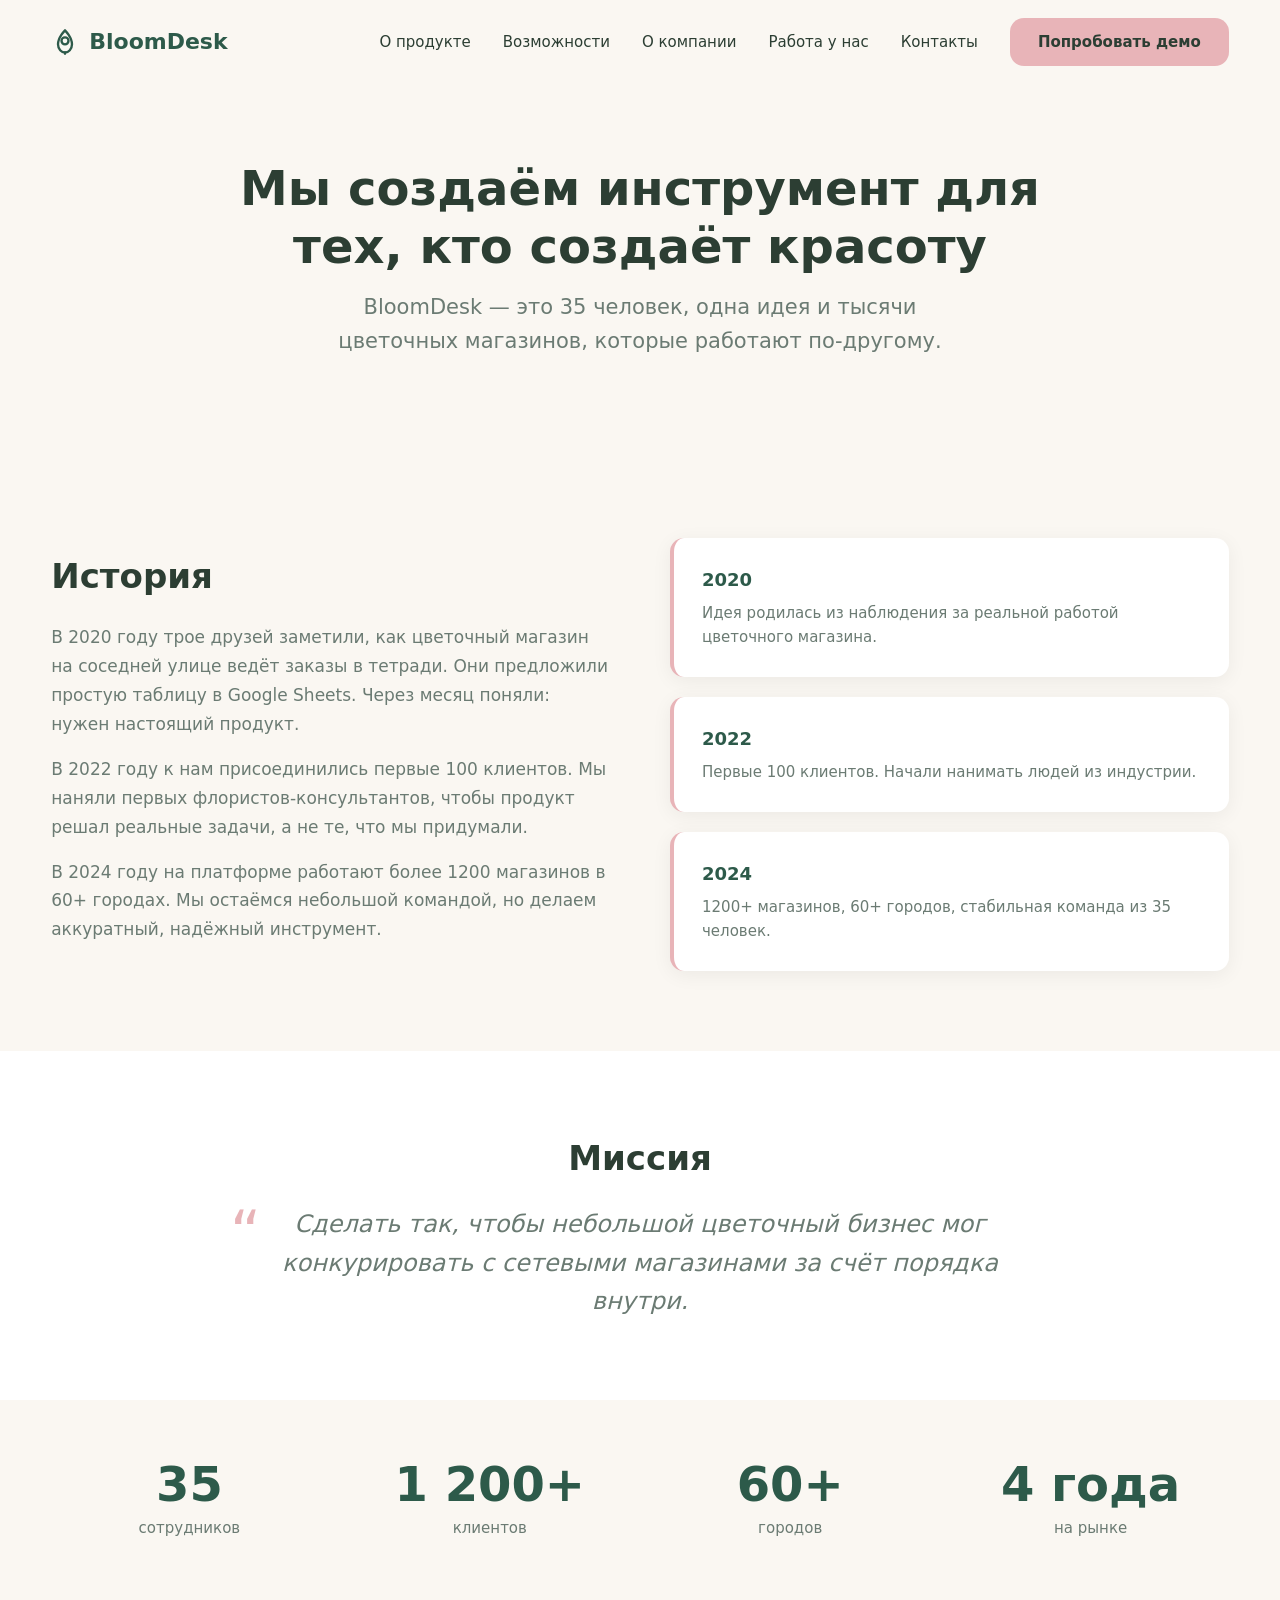
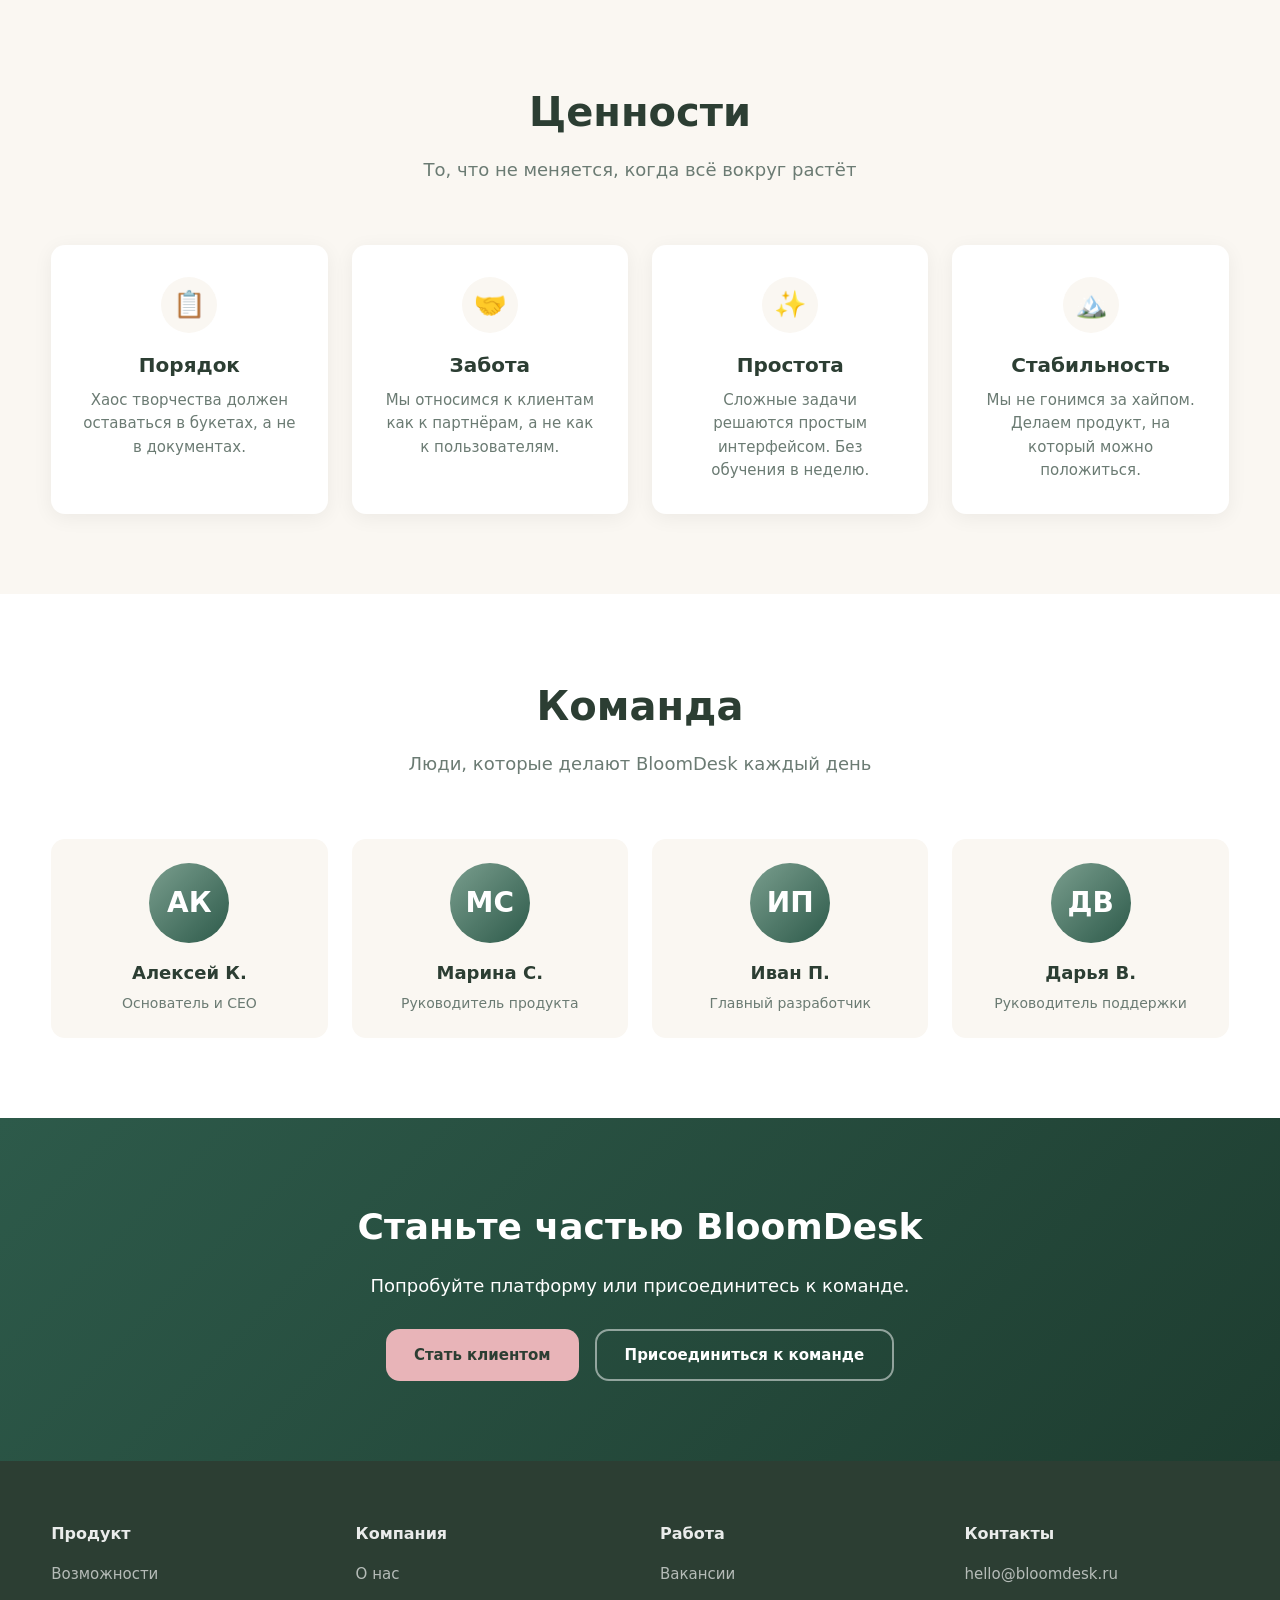
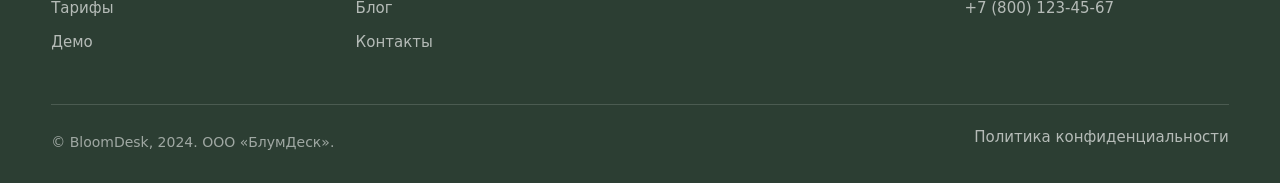
==== about.html @ be4dae55 "Add files via upload" ====
<!DOCTYPE html>
<html lang="ru">
<head>
<meta charset="UTF-8">
<meta name="viewport" content="width=device-width, initial-scale=1.0">
<meta name="description" content="О компании BloomDesk — история, миссия, ценности и команда. SaaS-платформа для цветочных магазинов с 2020 года.">
<meta property="og:title" content="О компании BloomDesk">
<meta property="og:description" content="Мы создаём инструмент для тех, кто создаёт красоту. 35 сотрудников, 1200+ клиентов, 60+ городов.">
<meta property="og:type" content="website">
<title>О компании — BloomDesk</title>
<style>
:root{
  --primary:#2D5A4A;
  --secondary:#7A9E8E;
  --accent:#E8B4B8;
  --bg:#FAF7F2;
  --surface:#FFFFFF;
  --text:#2C3E33;
  --text-secondary:#6B7B73;
  --radius:14px;
  --shadow:0 4px 20px rgba(0,0,0,0.06);
  --transition:0.3s ease;
}
*{box-sizing:border-box;margin:0;padding:0}
html{scroll-behavior:smooth}
body{font-family:system-ui,-apple-system,BlinkMacSystemFont,"Segoe UI",Roboto,sans-serif;background:var(--bg);color:var(--text);line-height:1.6;font-size:17px;overflow-x:hidden}
a{color:inherit;text-decoration:none}
button{font-family:inherit;cursor:pointer;border:none;background:none}

/* Preloader */
.preloader{position:fixed;inset:0;background:var(--bg);display:flex;align-items:center;justify-content:center;z-index:9999;transition:opacity .6s}
.preloader.hidden{opacity:0;pointer-events:none}
.preloader svg{width:64px;height:64px;animation:spin 2s linear infinite}
@keyframes spin{to{transform:rotate(360deg)}}

/* Header */
.header{position:fixed;top:0;left:0;right:0;z-index:1000;padding:18px 0;transition:background var(--transition),box-shadow var(--transition)}
.header.scrolled{background:var(--surface);box-shadow:var(--shadow)}
.container{width:92%;max-width:1200px;margin:0 auto}
.header .container{display:flex;align-items:center;justify-content:space-between}
.logo{display:flex;align-items:center;gap:10px;font-weight:700;font-size:22px;color:var(--primary)}
.logo svg{width:28px;height:28px;flex-shrink:0}
.nav{display:flex;gap:32px;align-items:center}
.nav a{font-size:15px;color:var(--text);transition:color var(--transition);position:relative}
.nav a:hover{color:var(--primary)}
.nav a::after{content:"";position:absolute;bottom:-4px;left:0;width:0;height:2px;background:var(--accent);transition:width var(--transition)}
.nav a:hover::after{width:100%}
.btn{display:inline-flex;align-items:center;justify-content:center;padding:12px 28px;border-radius:var(--radius);font-size:15px;font-weight:600;transition:transform .2s,box-shadow .2s}
.btn:hover{transform:translateY(-2px);box-shadow:0 8px 24px rgba(0,0,0,0.1)}
.btn-accent{background:var(--accent);color:var(--text)}
.btn-primary{background:var(--primary);color:#fff}
.btn-outline{border:2px solid var(--primary);color:var(--primary);background:transparent}
.burger{display:none;flex-direction:column;gap:5px;cursor:pointer}
.burger span{display:block;width:26px;height:2px;background:var(--text);transition:.3s}
.burger.active span:nth-child(1){transform:translateY(7px) rotate(45deg)}
.burger.active span:nth-child(2){opacity:0}
.burger.active span:nth-child(3){transform:translateY(-7px) rotate(-45deg)}
.mobile-nav{display:none;position:fixed;top:0;left:0;right:0;bottom:0;background:var(--surface);z-index:999;flex-direction:column;align-items:center;justify-content:center;gap:24px}
.mobile-nav.open{display:flex}
.mobile-nav a{font-size:20px;font-weight:500}
.mobile-nav .btn-accent{margin-top:12px}

/* Hero */
.hero{padding:160px 0 100px;position:relative;overflow:hidden;text-align:center}
.hero h1{font-size:clamp(32px,4.5vw,48px);font-weight:800;line-height:1.2;max-width:800px;margin:0 auto 16px}
.hero p{font-size:clamp(18px,2vw,21px);color:var(--text-secondary);max-width:640px;margin:0 auto}

/* History */
.history{padding:80px 0}
.history-grid{display:grid;grid-template-columns:1fr 1fr;gap:60px;align-items:center}
.history-text h2{font-size:clamp(26px,3vw,34px);font-weight:700;margin-bottom:20px}
.history-text p{color:var(--text-secondary);font-size:17px;margin-bottom:16px;line-height:1.7}
.history-visual{display:flex;flex-direction:column;gap:20px}
.history-card{background:var(--surface);border-radius:var(--radius);padding:28px;box-shadow:var(--shadow);border-left:4px solid var(--accent)}
.history-card h3{font-size:18px;font-weight:700;margin-bottom:6px;color:var(--primary)}
.history-card p{font-size:15px;color:var(--text-secondary)}

/* Mission */
.mission{padding:80px 0;background:var(--surface);text-align:center}
.mission h2{font-size:clamp(26px,3vw,34px);font-weight:700;margin-bottom:20px}
.mission blockquote{font-size:clamp(18px,2.5vw,24px);color:var(--text-secondary);max-width:800px;margin:0 auto;line-height:1.6;font-style:italic;position:relative;padding:0 20px}
.mission blockquote::before{content:"“";font-size:60px;color:var(--accent);position:absolute;top:-20px;left:-10px;font-style:normal}

/* Stats */
.stats{padding:60px 0}
.stats-grid{display:grid;grid-template-columns:repeat(4,1fr);gap:24px;text-align:center}
.stat-number{font-size:clamp(32px,4vw,48px);font-weight:800;color:var(--primary);line-height:1}
.stat-label{font-size:15px;color:var(--text-secondary);margin-top:8px}

/* Values */
.values{padding:80px 0}
.values-grid{display:grid;grid-template-columns:repeat(4,1fr);gap:24px}
.value{background:var(--surface);border-radius:var(--radius);padding:32px;text-align:center;box-shadow:var(--shadow);transition:transform var(--transition)}
.value:hover{transform:translateY(-6px)}
.value-icon{width:56px;height:56px;border-radius:50%;background:var(--bg);display:flex;align-items:center;justify-content:center;margin:0 auto 16px;font-size:26px}
.value h3{font-size:20px;font-weight:700;margin-bottom:8px}
.value p{font-size:15px;color:var(--text-secondary);line-height:1.55}

/* Team */
.team{padding:80px 0;background:var(--surface)}
.team-grid{display:grid;grid-template-columns:repeat(4,1fr);gap:24px}
.member{background:var(--bg);border-radius:var(--radius);padding:24px;text-align:center;transition:transform var(--transition)}
.member:hover{transform:translateY(-4px)}
.member-avatar{width:80px;height:80px;border-radius:50%;background:linear-gradient(135deg,var(--secondary),var(--primary));margin:0 auto 16px;display:flex;align-items:center;justify-content:center;color:#fff;font-size:28px;font-weight:700}
.member h4{font-size:18px;font-weight:700;margin-bottom:4px}
.member p{font-size:14px;color:var(--text-secondary)}

/* CTA */
.cta{padding:80px 0;text-align:center;background:linear-gradient(135deg,var(--primary) 0%,#1e3d30 100%);color:#fff}
.cta h2{font-size:clamp(26px,3vw,36px);font-weight:700;margin-bottom:16px}
.cta p{font-size:18px;opacity:.9;max-width:600px;margin:0 auto 28px}
.cta-buttons{display:flex;gap:16px;justify-content:center;flex-wrap:wrap}

/* Footer */
.footer{background:var(--text);color:#fff;padding:60px 0 24px}
.footer-grid{display:grid;grid-template-columns:repeat(4,1fr);gap:40px;margin-bottom:40px}
.footer h4{font-size:16px;font-weight:700;margin-bottom:16px;opacity:.9}
.footer a{display:block;font-size:15px;color:rgba(255,255,255,.65);margin-bottom:10px;transition:color var(--transition)}
.footer a:hover{color:#fff}
.footer-bottom{border-top:1px solid rgba(255,255,255,.15);padding-top:20px;display:flex;justify-content:space-between;align-items:center;flex-wrap:wrap;gap:12px;font-size:14px;color:rgba(255,255,255,.55)}

/* Reveal */
.reveal{opacity:0;transform:translateY(30px);transition:opacity .7s ease,transform .7s ease}
.reveal.visible{opacity:1;transform:translateY(0)}

/* Responsive */
@media (max-width:1024px){
  .history-grid{grid-template-columns:1fr}
  .values-grid{grid-template-columns:repeat(2,1fr)}
  .team-grid{grid-template-columns:repeat(2,1fr)}
}
@media (max-width:768px){
  .nav{display:none}
  .burger{display:flex}
  .hero{padding:130px 0 70px}
  .stats-grid{grid-template-columns:repeat(2,1fr);gap:32px 16px}
  .values-grid{grid-template-columns:1fr}
  .team-grid{grid-template-columns:1fr}
  .footer-grid{grid-template-columns:repeat(2,1fr)}
  .cta-buttons{flex-direction:column;align-items:center}
  .cta-buttons .btn{width:100%;max-width:320px;justify-content:center}
}
@media (max-width:480px){
  .footer-grid{grid-template-columns:1fr}
  .footer-bottom{flex-direction:column;text-align:center}
}
</style>
</head>
<body>

<div class="preloader" id="preloader">
  <svg viewBox="0 0 64 64" fill="none" xmlns="http://www.w3.org/2000/svg">
    <path d="M32 4C32 4 20 16 20 28C20 36 25 42 32 42C39 42 44 36 44 28C44 16 32 4 32 4Z" stroke="#2D5A4A" stroke-width="3" stroke-linecap="round" stroke-linejoin="round"/>
    <path d="M32 42V60" stroke="#7A9E8E" stroke-width="3" stroke-linecap="round"/>
    <path d="M24 52C24 52 28 56 32 56C36 56 40 52 40 52" stroke="#E8B4B8" stroke-width="3" stroke-linecap="round"/>
    <circle cx="32" cy="24" r="4" fill="#E8B4B8"/>
  </svg>
</div>

<header class="header" id="header">
  <div class="container">
    <a href="index.html" class="logo">
      <svg viewBox="0 0 24 24" fill="none" stroke="currentColor" stroke-width="2" stroke-linecap="round" stroke-linejoin="round">
        <path d="M12 2C12 2 6 8 6 14C6 18 9 21 12 21C15 21 18 18 18 14C18 8 12 2 12 2Z"/>
        <path d="M12 21V22"/>
        <path d="M12 14C13.6569 14 15 12.6569 15 11C15 9.34315 13.6569 8 12 8C10.3431 8 9 9.34315 9 11C9 12.6569 10.3431 14 12 14Z"/>
      </svg>
      BloomDesk
    </a>
    <nav class="nav">
      <a href="index.html#features">О продукте</a>
      <a href="index.html#features">Возможности</a>
      <a href="about.html">О компании</a>
      <a href="careers.html">Работа у нас</a>
      <a href="index.html#footer">Контакты</a>
      <a href="index.html#cta" class="btn btn-accent">Попробовать демо</a>
    </nav>
    <div class="burger" id="burger" onclick="toggleMenu()"><span></span><span></span><span></span></div>
  </div>
</header>

<div class="mobile-nav" id="mobileNav">
  <a href="index.html#features" onclick="toggleMenu()">О продукте</a>
  <a href="index.html#features" onclick="toggleMenu()">Возможности</a>
  <a href="about.html" onclick="toggleMenu()">О компании</a>
  <a href="careers.html" onclick="toggleMenu()">Работа у нас</a>
  <a href="index.html#footer" onclick="toggleMenu()">Контакты</a>
  <a href="index.html#cta" class="btn btn-accent" onclick="toggleMenu()">Попробовать демо</a>
</div>

<section class="hero">
  <div class="container">
    <h1 class="reveal">Мы создаём инструмент для тех, кто создаёт красоту</h1>
    <p class="reveal">BloomDesk — это 35 человек, одна идея и тысячи цветочных магазинов, которые работают по-другому.</p>
  </div>
</section>

<section class="history">
  <div class="container">
    <div class="history-grid">
      <div class="history-text reveal">
        <h2>История</h2>
        <p>В 2020 году трое друзей заметили, как цветочный магазин на соседней улице ведёт заказы в тетради. Они предложили простую таблицу в Google Sheets. Через месяц поняли: нужен настоящий продукт.</p>
        <p>В 2022 году к нам присоединились первые 100 клиентов. Мы наняли первых флористов-консультантов, чтобы продукт решал реальные задачи, а не те, что мы придумали.</p>
        <p>В 2024 году на платформе работают более 1200 магазинов в 60+ городах. Мы остаёмся небольшой командой, но делаем аккуратный, надёжный инструмент.</p>
      </div>
      <div class="history-visual">
        <div class="history-card reveal">
          <h3>2020</h3>
          <p>Идея родилась из наблюдения за реальной работой цветочного магазина.</p>
        </div>
        <div class="history-card reveal">
          <h3>2022</h3>
          <p>Первые 100 клиентов. Начали нанимать людей из индустрии.</p>
        </div>
        <div class="history-card reveal">
          <h3>2024</h3>
          <p>1200+ магазинов, 60+ городов, стабильная команда из 35 человек.</p>
        </div>
      </div>
    </div>
  </div>
</section>

<section class="mission">
  <div class="container">
    <h2 class="reveal">Миссия</h2>
    <blockquote class="reveal">Сделать так, чтобы небольшой цветочный бизнес мог конкурировать с сетевыми магазинами за счёт порядка внутри.</blockquote>
  </div>
</section>

<section class="stats">
  <div class="container">
    <div class="stats-grid">
      <div class="reveal"><div class="stat-number">35</div><div class="stat-label">сотрудников</div></div>
      <div class="reveal"><div class="stat-number">1 200+</div><div class="stat-label">клиентов</div></div>
      <div class="reveal"><div class="stat-number">60+</div><div class="stat-label">городов</div></div>
      <div class="reveal"><div class="stat-number">4 года</div><div class="stat-label">на рынке</div></div>
    </div>
  </div>
</section>

<section class="values">
  <div class="container">
    <div style="text-align:center;max-width:700px;margin:0 auto 60px" class="reveal">
      <h2 style="font-size:clamp(28px,3.5vw,40px);font-weight:700;margin-bottom:12px">Ценности</h2>
      <p style="color:var(--text-secondary);font-size:18px">То, что не меняется, когда всё вокруг растёт</p>
    </div>
    <div class="values-grid">
      <div class="value reveal">
        <div class="value-icon">📋</div>
        <h3>Порядок</h3>
        <p>Хаос творчества должен оставаться в букетах, а не в документах.</p>
      </div>
      <div class="value reveal">
        <div class="value-icon">🤝</div>
        <h3>Забота</h3>
        <p>Мы относимся к клиентам как к партнёрам, а не как к пользователям.</p>
      </div>
      <div class="value reveal">
        <div class="value-icon">✨</div>
        <h3>Простота</h3>
        <p>Сложные задачи решаются простым интерфейсом. Без обучения в неделю.</p>
      </div>
      <div class="value reveal">
        <div class="value-icon">🏔️</div>
        <h3>Стабильность</h3>
        <p>Мы не гонимся за хайпом. Делаем продукт, на который можно положиться.</p>
      </div>
    </div>
  </div>
</section>

<section class="team">
  <div class="container">
    <div style="text-align:center;max-width:700px;margin:0 auto 60px" class="reveal">
      <h2 style="font-size:clamp(28px,3.5vw,40px);font-weight:700;margin-bottom:12px">Команда</h2>
      <p style="color:var(--text-secondary);font-size:18px">Люди, которые делают BloomDesk каждый день</p>
    </div>
    <div class="team-grid">
      <div class="member reveal">
        <div class="member-avatar">АК</div>
        <h4>Алексей К.</h4>
        <p>Основатель и CEO</p>
      </div>
      <div class="member reveal">
        <div class="member-avatar">МС</div>
        <h4>Марина С.</h4>
        <p>Руководитель продукта</p>
      </div>
      <div class="member reveal">
        <div class="member-avatar">ИП</div>
        <h4>Иван П.</h4>
        <p>Главный разработчик</p>
      </div>
      <div class="member reveal">
        <div class="member-avatar">ДВ</div>
        <h4>Дарья В.</h4>
        <p>Руководитель поддержки</p>
      </div>
    </div>
  </div>
</section>

<section class="cta">
  <div class="container">
    <h2 class="reveal">Станьте частью BloomDesk</h2>
    <p class="reveal">Попробуйте платформу или присоединитесь к команде.</p>
    <div class="cta-buttons reveal">
      <a href="index.html#cta" class="btn btn-accent">Стать клиентом</a>
      <a href="careers.html" class="btn btn-outline" style="color:#fff;border-color:rgba(255,255,255,.5)">Присоединиться к команде</a>
    </div>
  </div>
</section>

<footer class="footer" id="footer">
  <div class="container">
    <div class="footer-grid">
      <div><h4>Продукт</h4><a href="index.html#features">Возможности</a><a href="#">Тарифы</a><a href="index.html#cta">Демо</a></div>
      <div><h4>Компания</h4><a href="about.html">О нас</a><a href="#">Блог</a><a href="#footer">Контакты</a></div>
      <div><h4>Работа</h4><a href="careers.html">Вакансии</a></div>
      <div><h4>Контакты</h4><a href="mailto:hello@bloomdesk.ru">hello@bloomdesk.ru</a><a href="tel:+78001234567">+7 (800) 123-45-67</a></div>
    </div>
    <div class="footer-bottom">
      <span>© BloomDesk, 2024. ООО «БлумДеск».</span>
      <a href="#">Политика конфиденциальности</a>
    </div>
  </div>
</footer>

<script>
window.addEventListener('load',()=>{setTimeout(()=>document.getElementById('preloader').classList.add('hidden'),600)});
const header=document.getElementById('header');
window.addEventListener('scroll',()=>{if(window.scrollY>40)header.classList.add('scrolled');else header.classList.remove('scrolled');});
function toggleMenu(){document.getElementById('burger').classList.toggle('active');document.getElementById('mobileNav').classList.toggle('open');document.body.style.overflow=document.getElementById('mobileNav').classList.contains('open')?'hidden':'';}
const observer=new IntersectionObserver((entries)=>{entries.forEach(e=>{if(e.isIntersecting){e.target.classList.add('visible');observer.unobserve(e.target);}});},{threshold:0.1});
document.querySelectorAll('.reveal').forEach(el=>observer.observe(el));
</script>
</body>
</html>
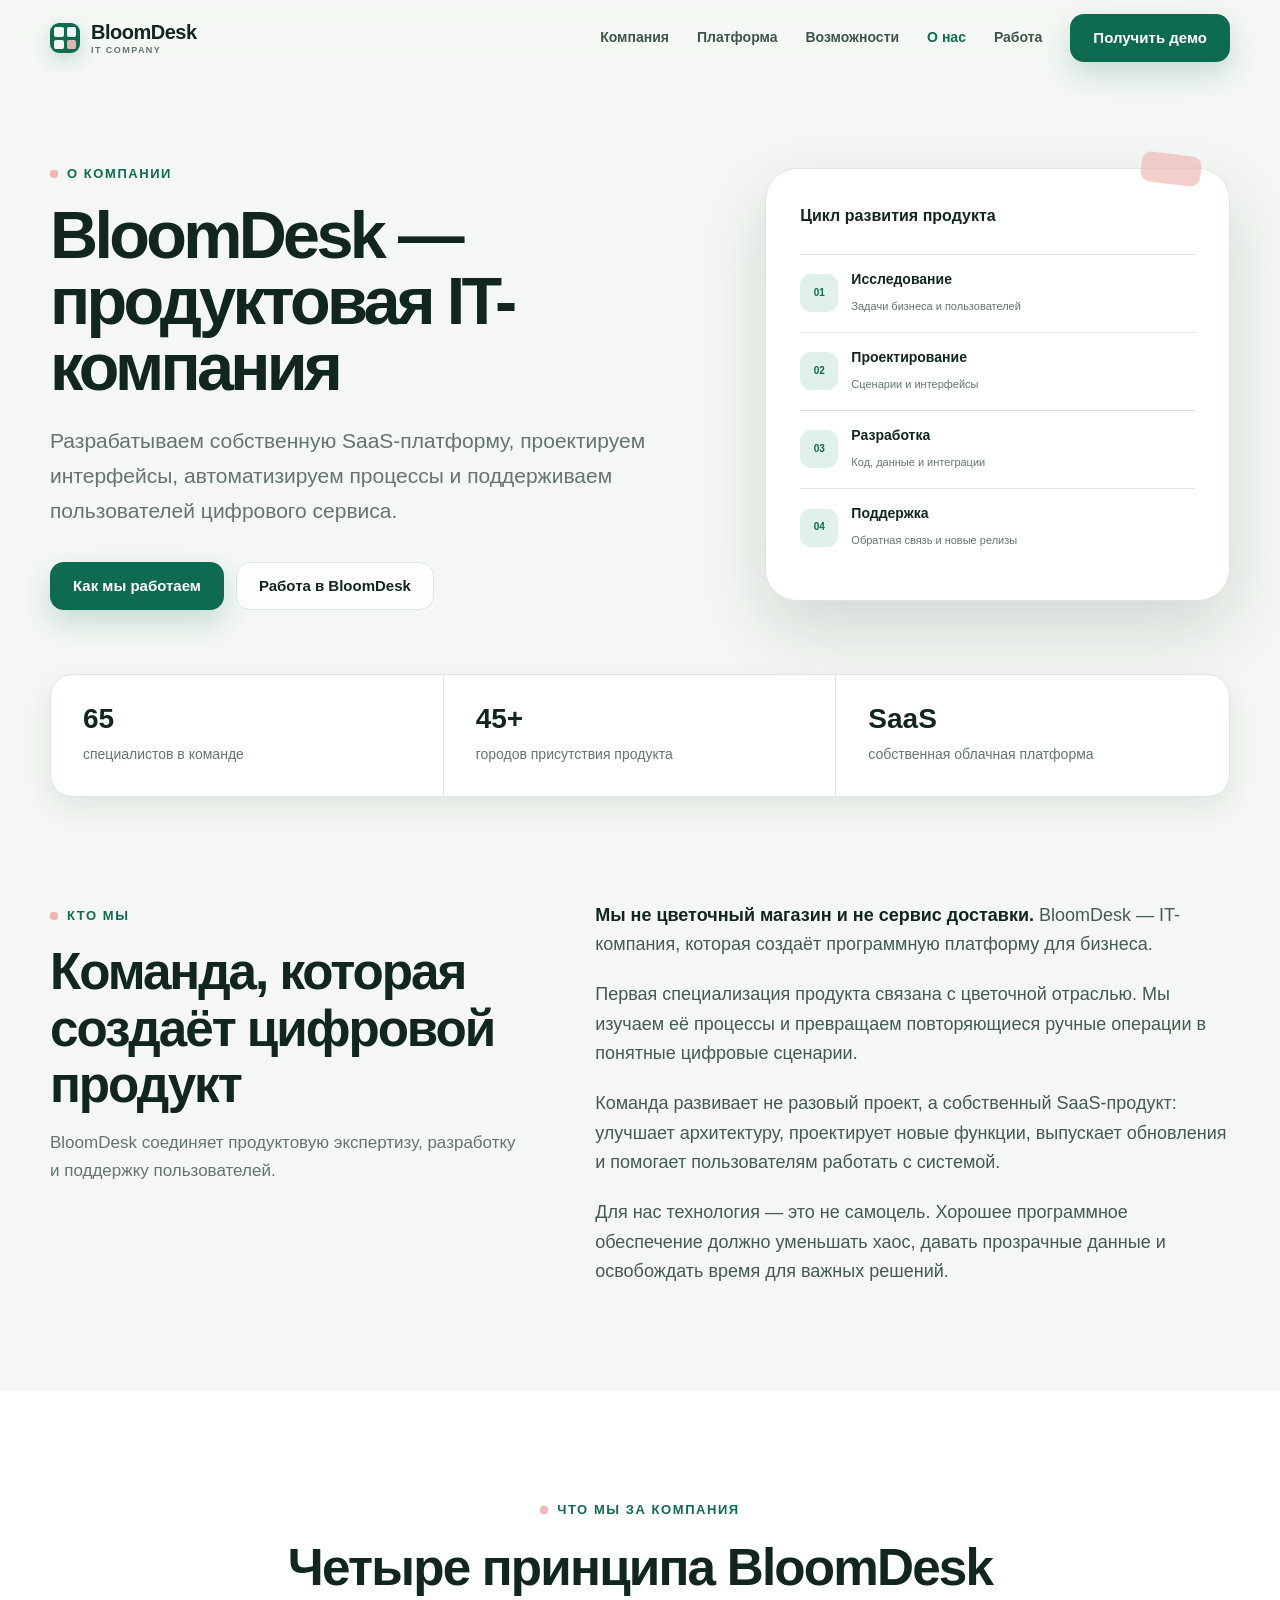
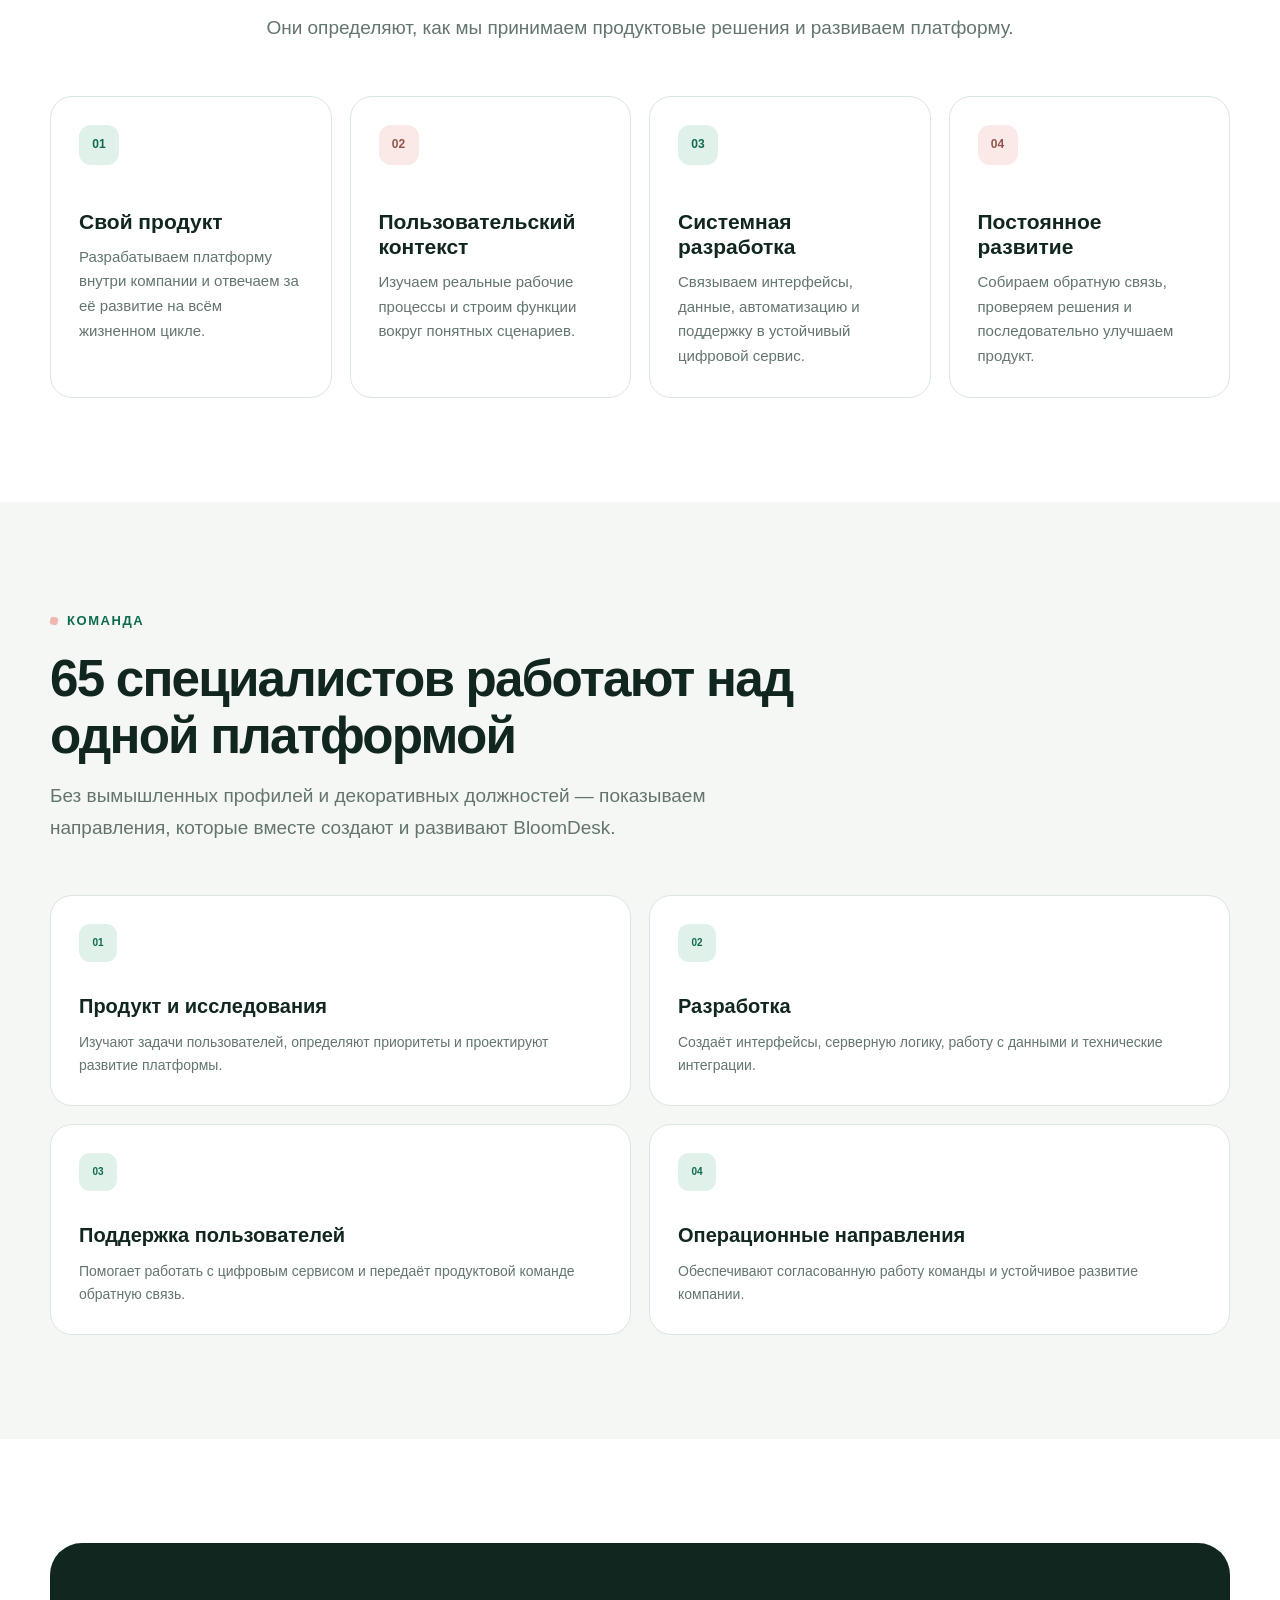
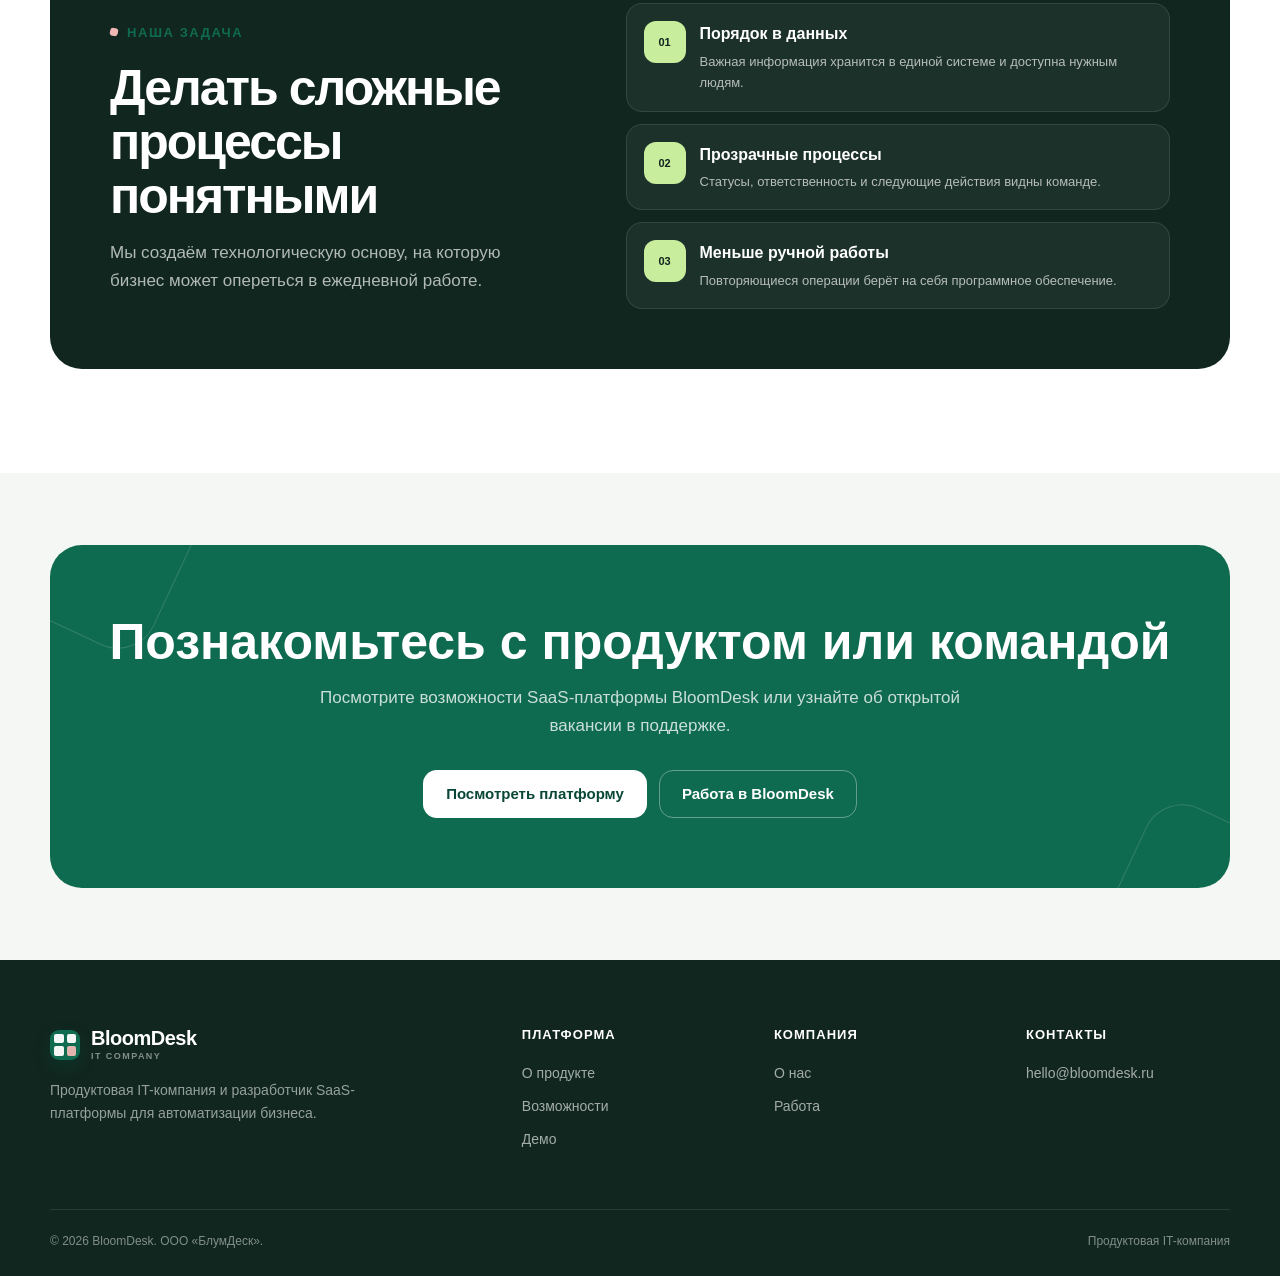
==== commit f58fafe7: "Redesign BloomDesk as a product IT company" ====
--- a/about.html
+++ b/about.html
@@ -1,340 +1,182 @@
 <!DOCTYPE html>
 <html lang="ru">
 <head>
-<meta charset="UTF-8">
-<meta name="viewport" content="width=device-width, initial-scale=1.0">
-<meta name="description" content="О компании BloomDesk — история, миссия, ценности и команда. SaaS-платформа для цветочных магазинов с 2020 года.">
-<meta property="og:title" content="О компании BloomDesk">
-<meta property="og:description" content="Мы создаём инструмент для тех, кто создаёт красоту. 35 сотрудников, 1200+ клиентов, 60+ городов.">
-<meta property="og:type" content="website">
-<title>О компании — BloomDesk</title>
-<style>
-:root{
-  --primary:#2D5A4A;
-  --secondary:#7A9E8E;
-  --accent:#E8B4B8;
-  --bg:#FAF7F2;
-  --surface:#FFFFFF;
-  --text:#2C3E33;
-  --text-secondary:#6B7B73;
-  --radius:14px;
-  --shadow:0 4px 20px rgba(0,0,0,0.06);
-  --transition:0.3s ease;
-}
-*{box-sizing:border-box;margin:0;padding:0}
-html{scroll-behavior:smooth}
-body{font-family:system-ui,-apple-system,BlinkMacSystemFont,"Segoe UI",Roboto,sans-serif;background:var(--bg);color:var(--text);line-height:1.6;font-size:17px;overflow-x:hidden}
-a{color:inherit;text-decoration:none}
-button{font-family:inherit;cursor:pointer;border:none;background:none}
-
-/* Preloader */
-.preloader{position:fixed;inset:0;background:var(--bg);display:flex;align-items:center;justify-content:center;z-index:9999;transition:opacity .6s}
-.preloader.hidden{opacity:0;pointer-events:none}
-.preloader svg{width:64px;height:64px;animation:spin 2s linear infinite}
-@keyframes spin{to{transform:rotate(360deg)}}
-
-/* Header */
-.header{position:fixed;top:0;left:0;right:0;z-index:1000;padding:18px 0;transition:background var(--transition),box-shadow var(--transition)}
-.header.scrolled{background:var(--surface);box-shadow:var(--shadow)}
-.container{width:92%;max-width:1200px;margin:0 auto}
-.header .container{display:flex;align-items:center;justify-content:space-between}
-.logo{display:flex;align-items:center;gap:10px;font-weight:700;font-size:22px;color:var(--primary)}
-.logo svg{width:28px;height:28px;flex-shrink:0}
-.nav{display:flex;gap:32px;align-items:center}
-.nav a{font-size:15px;color:var(--text);transition:color var(--transition);position:relative}
-.nav a:hover{color:var(--primary)}
-.nav a::after{content:"";position:absolute;bottom:-4px;left:0;width:0;height:2px;background:var(--accent);transition:width var(--transition)}
-.nav a:hover::after{width:100%}
-.btn{display:inline-flex;align-items:center;justify-content:center;padding:12px 28px;border-radius:var(--radius);font-size:15px;font-weight:600;transition:transform .2s,box-shadow .2s}
-.btn:hover{transform:translateY(-2px);box-shadow:0 8px 24px rgba(0,0,0,0.1)}
-.btn-accent{background:var(--accent);color:var(--text)}
-.btn-primary{background:var(--primary);color:#fff}
-.btn-outline{border:2px solid var(--primary);color:var(--primary);background:transparent}
-.burger{display:none;flex-direction:column;gap:5px;cursor:pointer}
-.burger span{display:block;width:26px;height:2px;background:var(--text);transition:.3s}
-.burger.active span:nth-child(1){transform:translateY(7px) rotate(45deg)}
-.burger.active span:nth-child(2){opacity:0}
-.burger.active span:nth-child(3){transform:translateY(-7px) rotate(-45deg)}
-.mobile-nav{display:none;position:fixed;top:0;left:0;right:0;bottom:0;background:var(--surface);z-index:999;flex-direction:column;align-items:center;justify-content:center;gap:24px}
-.mobile-nav.open{display:flex}
-.mobile-nav a{font-size:20px;font-weight:500}
-.mobile-nav .btn-accent{margin-top:12px}
-
-/* Hero */
-.hero{padding:160px 0 100px;position:relative;overflow:hidden;text-align:center}
-.hero h1{font-size:clamp(32px,4.5vw,48px);font-weight:800;line-height:1.2;max-width:800px;margin:0 auto 16px}
-.hero p{font-size:clamp(18px,2vw,21px);color:var(--text-secondary);max-width:640px;margin:0 auto}
-
-/* History */
-.history{padding:80px 0}
-.history-grid{display:grid;grid-template-columns:1fr 1fr;gap:60px;align-items:center}
-.history-text h2{font-size:clamp(26px,3vw,34px);font-weight:700;margin-bottom:20px}
-.history-text p{color:var(--text-secondary);font-size:17px;margin-bottom:16px;line-height:1.7}
-.history-visual{display:flex;flex-direction:column;gap:20px}
-.history-card{background:var(--surface);border-radius:var(--radius);padding:28px;box-shadow:var(--shadow);border-left:4px solid var(--accent)}
-.history-card h3{font-size:18px;font-weight:700;margin-bottom:6px;color:var(--primary)}
-.history-card p{font-size:15px;color:var(--text-secondary)}
-
-/* Mission */
-.mission{padding:80px 0;background:var(--surface);text-align:center}
-.mission h2{font-size:clamp(26px,3vw,34px);font-weight:700;margin-bottom:20px}
-.mission blockquote{font-size:clamp(18px,2.5vw,24px);color:var(--text-secondary);max-width:800px;margin:0 auto;line-height:1.6;font-style:italic;position:relative;padding:0 20px}
-.mission blockquote::before{content:"“";font-size:60px;color:var(--accent);position:absolute;top:-20px;left:-10px;font-style:normal}
-
-/* Stats */
-.stats{padding:60px 0}
-.stats-grid{display:grid;grid-template-columns:repeat(4,1fr);gap:24px;text-align:center}
-.stat-number{font-size:clamp(32px,4vw,48px);font-weight:800;color:var(--primary);line-height:1}
-.stat-label{font-size:15px;color:var(--text-secondary);margin-top:8px}
-
-/* Values */
-.values{padding:80px 0}
-.values-grid{display:grid;grid-template-columns:repeat(4,1fr);gap:24px}
-.value{background:var(--surface);border-radius:var(--radius);padding:32px;text-align:center;box-shadow:var(--shadow);transition:transform var(--transition)}
-.value:hover{transform:translateY(-6px)}
-.value-icon{width:56px;height:56px;border-radius:50%;background:var(--bg);display:flex;align-items:center;justify-content:center;margin:0 auto 16px;font-size:26px}
-.value h3{font-size:20px;font-weight:700;margin-bottom:8px}
-.value p{font-size:15px;color:var(--text-secondary);line-height:1.55}
-
-/* Team */
-.team{padding:80px 0;background:var(--surface)}
-.team-grid{display:grid;grid-template-columns:repeat(4,1fr);gap:24px}
-.member{background:var(--bg);border-radius:var(--radius);padding:24px;text-align:center;transition:transform var(--transition)}
-.member:hover{transform:translateY(-4px)}
-.member-avatar{width:80px;height:80px;border-radius:50%;background:linear-gradient(135deg,var(--secondary),var(--primary));margin:0 auto 16px;display:flex;align-items:center;justify-content:center;color:#fff;font-size:28px;font-weight:700}
-.member h4{font-size:18px;font-weight:700;margin-bottom:4px}
-.member p{font-size:14px;color:var(--text-secondary)}
-
-/* CTA */
-.cta{padding:80px 0;text-align:center;background:linear-gradient(135deg,var(--primary) 0%,#1e3d30 100%);color:#fff}
-.cta h2{font-size:clamp(26px,3vw,36px);font-weight:700;margin-bottom:16px}
-.cta p{font-size:18px;opacity:.9;max-width:600px;margin:0 auto 28px}
-.cta-buttons{display:flex;gap:16px;justify-content:center;flex-wrap:wrap}
-
-/* Footer */
-.footer{background:var(--text);color:#fff;padding:60px 0 24px}
-.footer-grid{display:grid;grid-template-columns:repeat(4,1fr);gap:40px;margin-bottom:40px}
-.footer h4{font-size:16px;font-weight:700;margin-bottom:16px;opacity:.9}
-.footer a{display:block;font-size:15px;color:rgba(255,255,255,.65);margin-bottom:10px;transition:color var(--transition)}
-.footer a:hover{color:#fff}
-.footer-bottom{border-top:1px solid rgba(255,255,255,.15);padding-top:20px;display:flex;justify-content:space-between;align-items:center;flex-wrap:wrap;gap:12px;font-size:14px;color:rgba(255,255,255,.55)}
-
-/* Reveal */
-.reveal{opacity:0;transform:translateY(30px);transition:opacity .7s ease,transform .7s ease}
-.reveal.visible{opacity:1;transform:translateY(0)}
-
-/* Responsive */
-@media (max-width:1024px){
-  .history-grid{grid-template-columns:1fr}
-  .values-grid{grid-template-columns:repeat(2,1fr)}
-  .team-grid{grid-template-columns:repeat(2,1fr)}
-}
-@media (max-width:768px){
-  .nav{display:none}
-  .burger{display:flex}
-  .hero{padding:130px 0 70px}
-  .stats-grid{grid-template-columns:repeat(2,1fr);gap:32px 16px}
-  .values-grid{grid-template-columns:1fr}
-  .team-grid{grid-template-columns:1fr}
-  .footer-grid{grid-template-columns:repeat(2,1fr)}
-  .cta-buttons{flex-direction:column;align-items:center}
-  .cta-buttons .btn{width:100%;max-width:320px;justify-content:center}
-}
-@media (max-width:480px){
-  .footer-grid{grid-template-columns:1fr}
-  .footer-bottom{flex-direction:column;text-align:center}
-}
-</style>
+  <meta charset="UTF-8">
+  <meta name="viewport" content="width=device-width, initial-scale=1.0">
+  <meta name="theme-color" content="#0f6b4f">
+  <meta name="description" content="BloomDesk — продуктовая IT-компания и команда из 65 специалистов. Создаём собственную SaaS-платформу для автоматизации бизнес-процессов.">
+  <meta property="og:title" content="О компании BloomDesk — продуктовая IT-команда">
+  <meta property="og:description" content="Проектируем интерфейсы, разрабатываем программное обеспечение, развиваем платформу и поддерживаем пользователей цифрового сервиса.">
+  <meta property="og:type" content="website">
+  <meta property="og:site_name" content="BloomDesk">
+  <meta property="og:url" content="https://bloomdesk.ru/about.html">
+  <meta property="og:image" content="https://bloomdesk.ru/og-image.png">
+  <meta name="twitter:card" content="summary_large_image">
+  <link rel="canonical" href="https://bloomdesk.ru/about.html">
+  <link rel="icon" type="image/png" href="favicon.png?v=20260824">
+  <link rel="stylesheet" href="styles.css?v=20260824">
+  <script src="script.js?v=20260824" defer></script>
+  <title>О компании BloomDesk — продуктовая IT-команда</title>
 </head>
 <body>
+  <a class="skip-link" href="#main">Перейти к содержанию</a>
 
-<div class="preloader" id="preloader">
-  <svg viewBox="0 0 64 64" fill="none" xmlns="http://www.w3.org/2000/svg">
-    <path d="M32 4C32 4 20 16 20 28C20 36 25 42 32 42C39 42 44 36 44 28C44 16 32 4 32 4Z" stroke="#2D5A4A" stroke-width="3" stroke-linecap="round" stroke-linejoin="round"/>
-    <path d="M32 42V60" stroke="#7A9E8E" stroke-width="3" stroke-linecap="round"/>
-    <path d="M24 52C24 52 28 56 32 56C36 56 40 52 40 52" stroke="#E8B4B8" stroke-width="3" stroke-linecap="round"/>
-    <circle cx="32" cy="24" r="4" fill="#E8B4B8"/>
-  </svg>
-</div>
+  <header class="site-header" data-header>
+    <div class="container header-inner">
+      <a class="brand" href="index.html" aria-label="BloomDesk — главная">
+        <span class="brand-mark" aria-hidden="true"><i></i><i></i><i></i><i></i></span>
+        <span class="brand-copy">BloomDesk<small>IT company</small></span>
+      </a>
+      <nav class="desktop-nav" aria-label="Основная навигация">
+        <a href="index.html#company">Компания</a>
+        <a href="index.html#platform">Платформа</a>
+        <a href="index.html#capabilities">Возможности</a>
+        <a href="about.html" aria-current="page">О нас</a>
+        <a href="careers.html">Работа</a>
+        <a class="button button--primary" href="mailto:hello@bloomdesk.ru?subject=Демо%20BloomDesk">Получить демо</a>
+      </nav>
+      <button class="menu-button" type="button" aria-label="Открыть меню" aria-expanded="false" aria-controls="mobile-nav" data-menu-button>
+        <span class="menu-lines" aria-hidden="true"><span></span><span></span><span></span></span>
+      </button>
+    </div>
+  </header>
 
-<header class="header" id="header">
-  <div class="container">
-    <a href="index.html" class="logo">
-      <svg viewBox="0 0 24 24" fill="none" stroke="currentColor" stroke-width="2" stroke-linecap="round" stroke-linejoin="round">
-        <path d="M12 2C12 2 6 8 6 14C6 18 9 21 12 21C15 21 18 18 18 14C18 8 12 2 12 2Z"/>
-        <path d="M12 21V22"/>
-        <path d="M12 14C13.6569 14 15 12.6569 15 11C15 9.34315 13.6569 8 12 8C10.3431 8 9 9.34315 9 11C9 12.6569 10.3431 14 12 14Z"/>
-      </svg>
-      BloomDesk
-    </a>
-    <nav class="nav">
-      <a href="index.html#features">О продукте</a>
-      <a href="index.html#features">Возможности</a>
-      <a href="about.html">О компании</a>
-      <a href="careers.html">Работа у нас</a>
-      <a href="index.html#footer">Контакты</a>
-      <a href="index.html#cta" class="btn btn-accent">Попробовать демо</a>
-    </nav>
-    <div class="burger" id="burger" onclick="toggleMenu()"><span></span><span></span><span></span></div>
-  </div>
-</header>
+  <nav class="mobile-nav" id="mobile-nav" aria-label="Мобильная навигация" data-mobile-nav hidden>
+    <a href="index.html#company">Компания</a>
+    <a href="index.html#platform">Платформа</a>
+    <a href="index.html#capabilities">Возможности</a>
+    <a href="about.html" aria-current="page">О нас</a>
+    <a href="careers.html">Работа</a>
+    <a class="button button--primary" href="mailto:hello@bloomdesk.ru?subject=Демо%20BloomDesk">Получить демо</a>
+  </nav>
 
-<div class="mobile-nav" id="mobileNav">
-  <a href="index.html#features" onclick="toggleMenu()">О продукте</a>
-  <a href="index.html#features" onclick="toggleMenu()">Возможности</a>
-  <a href="about.html" onclick="toggleMenu()">О компании</a>
-  <a href="careers.html" onclick="toggleMenu()">Работа у нас</a>
-  <a href="index.html#footer" onclick="toggleMenu()">Контакты</a>
-  <a href="index.html#cta" class="btn btn-accent" onclick="toggleMenu()">Попробовать демо</a>
-</div>
-
-<section class="hero">
-  <div class="container">
-    <h1 class="reveal">Мы создаём инструмент для тех, кто создаёт красоту</h1>
-    <p class="reveal">BloomDesk — это 35 человек, одна идея и тысячи цветочных магазинов, которые работают по-другому.</p>
-  </div>
-</section>
-
-<section class="history">
-  <div class="container">
-    <div class="history-grid">
-      <div class="history-text reveal">
-        <h2>История</h2>
-        <p>В 2020 году трое друзей заметили, как цветочный магазин на соседней улице ведёт заказы в тетради. Они предложили простую таблицу в Google Sheets. Через месяц поняли: нужен настоящий продукт.</p>
-        <p>В 2022 году к нам присоединились первые 100 клиентов. Мы наняли первых флористов-консультантов, чтобы продукт решал реальные задачи, а не те, что мы придумали.</p>
-        <p>В 2024 году на платформе работают более 1200 магазинов в 60+ городах. Мы остаёмся небольшой командой, но делаем аккуратный, надёжный инструмент.</p>
-      </div>
-      <div class="history-visual">
-        <div class="history-card reveal">
-          <h3>2020</h3>
-          <p>Идея родилась из наблюдения за реальной работой цветочного магазина.</p>
+  <main id="main">
+    <section class="page-hero">
+      <div class="container page-hero-grid">
+        <div class="page-hero-copy reveal">
+          <div class="eyebrow">О компании</div>
+          <h1>BloomDesk — продуктовая IT-компания</h1>
+          <p>Разрабатываем собственную SaaS-платформу, проектируем интерфейсы, автоматизируем процессы и поддерживаем пользователей цифрового сервиса.</p>
+          <div class="hero-actions">
+            <a class="button button--primary" href="#story">Как мы работаем</a>
+            <a class="button button--secondary" href="careers.html">Работа в BloomDesk</a>
+          </div>
         </div>
-        <div class="history-card reveal">
-          <h3>2022</h3>
-          <p>Первые 100 клиентов. Начали нанимать людей из индустрии.</p>
-        </div>
-        <div class="history-card reveal">
-          <h3>2024</h3>
-          <p>1200+ магазинов, 60+ городов, стабильная команда из 35 человек.</p>
+        <div class="company-map reveal reveal--delay" aria-label="Цикл создания продукта BloomDesk">
+          <strong>Цикл развития продукта</strong>
+          <div class="map-step"><span>01</span><div><b>Исследование</b><small>Задачи бизнеса и пользователей</small></div></div>
+          <div class="map-step"><span>02</span><div><b>Проектирование</b><small>Сценарии и интерфейсы</small></div></div>
+          <div class="map-step"><span>03</span><div><b>Разработка</b><small>Код, данные и интеграции</small></div></div>
+          <div class="map-step"><span>04</span><div><b>Поддержка</b><small>Обратная связь и новые релизы</small></div></div>
         </div>
       </div>
+    </section>
+
+    <section class="trust-strip" aria-label="BloomDesk в цифрах">
+      <div class="container">
+        <div class="trust-grid">
+          <div class="trust-item"><strong>65</strong><span>специалистов в команде</span></div>
+          <div class="trust-item"><strong>45+</strong><span>городов присутствия продукта</span></div>
+          <div class="trust-item"><strong>SaaS</strong><span>собственная облачная платформа</span></div>
+        </div>
+      </div>
+    </section>
+
+    <section class="section" id="story">
+      <div class="container story-grid">
+        <div class="sticky-title">
+          <div class="eyebrow">Кто мы</div>
+          <h2>Команда, которая создаёт цифровой продукт</h2>
+          <p>BloomDesk соединяет продуктовую экспертизу, разработку и поддержку пользователей.</p>
+        </div>
+        <div class="story-copy">
+          <p><strong>Мы не цветочный магазин и не сервис доставки.</strong> BloomDesk — IT-компания, которая создаёт программную платформу для бизнеса.</p>
+          <p>Первая специализация продукта связана с цветочной отраслью. Мы изучаем её процессы и превращаем повторяющиеся ручные операции в понятные цифровые сценарии.</p>
+          <p>Команда развивает не разовый проект, а собственный SaaS-продукт: улучшает архитектуру, проектирует новые функции, выпускает обновления и помогает пользователям работать с системой.</p>
+          <p>Для нас технология — это не самоцель. Хорошее программное обеспечение должно уменьшать хаос, давать прозрачные данные и освобождать время для важных решений.</p>
+        </div>
+      </div>
+    </section>
+
+    <section class="section section--surface">
+      <div class="container">
+        <div class="section-heading section-heading--center">
+          <div class="eyebrow">Что мы за компания</div>
+          <h2>Четыре принципа BloomDesk</h2>
+          <p>Они определяют, как мы принимаем продуктовые решения и развиваем платформу.</p>
+        </div>
+        <div class="card-grid">
+          <article class="info-card"><span class="card-index">01</span><h3>Свой продукт</h3><p>Разрабатываем платформу внутри компании и отвечаем за её развитие на всём жизненном цикле.</p></article>
+          <article class="info-card"><span class="card-index">02</span><h3>Пользовательский контекст</h3><p>Изучаем реальные рабочие процессы и строим функции вокруг понятных сценариев.</p></article>
+          <article class="info-card"><span class="card-index">03</span><h3>Системная разработка</h3><p>Связываем интерфейсы, данные, автоматизацию и поддержку в устойчивый цифровой сервис.</p></article>
+          <article class="info-card"><span class="card-index">04</span><h3>Постоянное развитие</h3><p>Собираем обратную связь, проверяем решения и последовательно улучшаем продукт.</p></article>
+        </div>
+      </div>
+    </section>
+
+    <section class="section">
+      <div class="container">
+        <div class="section-heading">
+          <div class="eyebrow">Команда</div>
+          <h2>65 специалистов работают над одной платформой</h2>
+          <p>Без вымышленных профилей и декоративных должностей — показываем направления, которые вместе создают и развивают BloomDesk.</p>
+        </div>
+        <div class="team-grid">
+          <article class="team-area"><span>01</span><h3>Продукт и исследования</h3><p>Изучают задачи пользователей, определяют приоритеты и проектируют развитие платформы.</p></article>
+          <article class="team-area"><span>02</span><h3>Разработка</h3><p>Создаёт интерфейсы, серверную логику, работу с данными и технические интеграции.</p></article>
+          <article class="team-area"><span>03</span><h3>Поддержка пользователей</h3><p>Помогает работать с цифровым сервисом и передаёт продуктовой команде обратную связь.</p></article>
+          <article class="team-area"><span>04</span><h3>Операционные направления</h3><p>Обеспечивают согласованную работу команды и устойчивое развитие компании.</p></article>
+        </div>
+      </div>
+    </section>
+
+    <section class="section section--surface">
+      <div class="container">
+        <div class="process-band">
+          <div>
+            <div class="eyebrow">Наша задача</div>
+            <h2>Делать сложные процессы понятными</h2>
+            <p>Мы создаём технологическую основу, на которую бизнес может опереться в ежедневной работе.</p>
+          </div>
+          <div class="process-list">
+            <article class="process-item"><span>01</span><div><h3>Порядок в данных</h3><p>Важная информация хранится в единой системе и доступна нужным людям.</p></div></article>
+            <article class="process-item"><span>02</span><div><h3>Прозрачные процессы</h3><p>Статусы, ответственность и следующие действия видны команде.</p></div></article>
+            <article class="process-item"><span>03</span><div><h3>Меньше ручной работы</h3><p>Повторяющиеся операции берёт на себя программное обеспечение.</p></div></article>
+          </div>
+        </div>
+      </div>
+    </section>
+
+    <section class="section section--tight">
+      <div class="container">
+        <div class="cta-panel">
+          <h2>Познакомьтесь с продуктом или командой</h2>
+          <p>Посмотрите возможности SaaS-платформы BloomDesk или узнайте об открытой вакансии в поддержке.</p>
+          <div class="hero-actions">
+            <a class="button button--light" href="index.html#platform">Посмотреть платформу</a>
+            <a class="button button--ghost-light" href="careers.html">Работа в BloomDesk</a>
+          </div>
+        </div>
+      </div>
+    </section>
+  </main>
+
+  <footer class="site-footer" id="footer">
+    <div class="container">
+      <div class="footer-grid">
+        <div class="footer-brand">
+          <a class="brand" href="index.html" aria-label="BloomDesk — главная">
+            <span class="brand-mark" aria-hidden="true"><i></i><i></i><i></i><i></i></span>
+            <span class="brand-copy">BloomDesk<small>IT company</small></span>
+          </a>
+          <p>Продуктовая IT-компания и разработчик SaaS-платформы для автоматизации бизнеса.</p>
+        </div>
+        <div class="footer-column"><h2>Платформа</h2><a href="index.html#platform">О продукте</a><a href="index.html#capabilities">Возможности</a><a href="index.html#demo">Демо</a></div>
+        <div class="footer-column"><h2>Компания</h2><a href="about.html">О нас</a><a href="careers.html">Работа</a></div>
+        <div class="footer-column"><h2>Контакты</h2><a href="mailto:hello@bloomdesk.ru">hello@bloomdesk.ru</a></div>
+      </div>
+      <div class="footer-bottom"><span>© <span data-year>2026</span> BloomDesk. ООО «БлумДеск».</span><span>Продуктовая IT-компания</span></div>
     </div>
-  </div>
-</section>
-
-<section class="mission">
-  <div class="container">
-    <h2 class="reveal">Миссия</h2>
-    <blockquote class="reveal">Сделать так, чтобы небольшой цветочный бизнес мог конкурировать с сетевыми магазинами за счёт порядка внутри.</blockquote>
-  </div>
-</section>
-
-<section class="stats">
-  <div class="container">
-    <div class="stats-grid">
-      <div class="reveal"><div class="stat-number">35</div><div class="stat-label">сотрудников</div></div>
-      <div class="reveal"><div class="stat-number">1 200+</div><div class="stat-label">клиентов</div></div>
-      <div class="reveal"><div class="stat-number">60+</div><div class="stat-label">городов</div></div>
-      <div class="reveal"><div class="stat-number">4 года</div><div class="stat-label">на рынке</div></div>
-    </div>
-  </div>
-</section>
-
-<section class="values">
-  <div class="container">
-    <div style="text-align:center;max-width:700px;margin:0 auto 60px" class="reveal">
-      <h2 style="font-size:clamp(28px,3.5vw,40px);font-weight:700;margin-bottom:12px">Ценности</h2>
-      <p style="color:var(--text-secondary);font-size:18px">То, что не меняется, когда всё вокруг растёт</p>
-    </div>
-    <div class="values-grid">
-      <div class="value reveal">
-        <div class="value-icon">📋</div>
-        <h3>Порядок</h3>
-        <p>Хаос творчества должен оставаться в букетах, а не в документах.</p>
-      </div>
-      <div class="value reveal">
-        <div class="value-icon">🤝</div>
-        <h3>Забота</h3>
-        <p>Мы относимся к клиентам как к партнёрам, а не как к пользователям.</p>
-      </div>
-      <div class="value reveal">
-        <div class="value-icon">✨</div>
-        <h3>Простота</h3>
-        <p>Сложные задачи решаются простым интерфейсом. Без обучения в неделю.</p>
-      </div>
-      <div class="value reveal">
-        <div class="value-icon">🏔️</div>
-        <h3>Стабильность</h3>
-        <p>Мы не гонимся за хайпом. Делаем продукт, на который можно положиться.</p>
-      </div>
-    </div>
-  </div>
-</section>
-
-<section class="team">
-  <div class="container">
-    <div style="text-align:center;max-width:700px;margin:0 auto 60px" class="reveal">
-      <h2 style="font-size:clamp(28px,3.5vw,40px);font-weight:700;margin-bottom:12px">Команда</h2>
-      <p style="color:var(--text-secondary);font-size:18px">Люди, которые делают BloomDesk каждый день</p>
-    </div>
-    <div class="team-grid">
-      <div class="member reveal">
-        <div class="member-avatar">АК</div>
-        <h4>Алексей К.</h4>
-        <p>Основатель и CEO</p>
-      </div>
-      <div class="member reveal">
-        <div class="member-avatar">МС</div>
-        <h4>Марина С.</h4>
-        <p>Руководитель продукта</p>
-      </div>
-      <div class="member reveal">
-        <div class="member-avatar">ИП</div>
-        <h4>Иван П.</h4>
-        <p>Главный разработчик</p>
-      </div>
-      <div class="member reveal">
-        <div class="member-avatar">ДВ</div>
-        <h4>Дарья В.</h4>
-        <p>Руководитель поддержки</p>
-      </div>
-    </div>
-  </div>
-</section>
-
-<section class="cta">
-  <div class="container">
-    <h2 class="reveal">Станьте частью BloomDesk</h2>
-    <p class="reveal">Попробуйте платформу или присоединитесь к команде.</p>
-    <div class="cta-buttons reveal">
-      <a href="index.html#cta" class="btn btn-accent">Стать клиентом</a>
-      <a href="careers.html" class="btn btn-outline" style="color:#fff;border-color:rgba(255,255,255,.5)">Присоединиться к команде</a>
-    </div>
-  </div>
-</section>
-
-<footer class="footer" id="footer">
-  <div class="container">
-    <div class="footer-grid">
-      <div><h4>Продукт</h4><a href="index.html#features">Возможности</a><a href="#">Тарифы</a><a href="index.html#cta">Демо</a></div>
-      <div><h4>Компания</h4><a href="about.html">О нас</a><a href="#">Блог</a><a href="#footer">Контакты</a></div>
-      <div><h4>Работа</h4><a href="careers.html">Вакансии</a></div>
-      <div><h4>Контакты</h4><a href="mailto:hello@bloomdesk.ru">hello@bloomdesk.ru</a><a href="tel:+78001234567">+7 (800) 123-45-67</a></div>
-    </div>
-    <div class="footer-bottom">
-      <span>© BloomDesk, 2024. ООО «БлумДеск».</span>
-      <a href="#">Политика конфиденциальности</a>
-    </div>
-  </div>
-</footer>
-
-<script>
-window.addEventListener('load',()=>{setTimeout(()=>document.getElementById('preloader').classList.add('hidden'),600)});
-const header=document.getElementById('header');
-window.addEventListener('scroll',()=>{if(window.scrollY>40)header.classList.add('scrolled');else header.classList.remove('scrolled');});
-function toggleMenu(){document.getElementById('burger').classList.toggle('active');document.getElementById('mobileNav').classList.toggle('open');document.body.style.overflow=document.getElementById('mobileNav').classList.contains('open')?'hidden':'';}
-const observer=new IntersectionObserver((entries)=>{entries.forEach(e=>{if(e.isIntersecting){e.target.classList.add('visible');observer.unobserve(e.target);}});},{threshold:0.1});
-document.querySelectorAll('.reveal').forEach(el=>observer.observe(el));
-</script>
+  </footer>
 </body>
-</html>+</html>
--- a/styles.css
+++ b/styles.css
@@ -0,0 +1,1980 @@
+:root {
+  --ink: #10261f;
+  --text: #1d3a31;
+  --muted: #63756e;
+  --primary: #0f6b4f;
+  --primary-dark: #084735;
+  --primary-soft: #dff1e8;
+  --accent: #efb7b3;
+  --accent-soft: #fae9e7;
+  --lime: #c8ed9c;
+  --background: #f4f7f3;
+  --surface: #ffffff;
+  --surface-muted: #edf3ef;
+  --line: #dce6e0;
+  --shadow-sm: 0 12px 32px rgba(16, 38, 31, 0.08);
+  --shadow-lg: 0 28px 70px rgba(16, 38, 31, 0.14);
+  --radius-sm: 14px;
+  --radius-md: 22px;
+  --radius-lg: 32px;
+  --transition: 180ms ease;
+}
+
+* {
+  box-sizing: border-box;
+  margin: 0;
+  padding: 0;
+}
+
+html {
+  scroll-behavior: smooth;
+  scroll-padding-top: 88px;
+}
+
+body {
+  min-width: 320px;
+  overflow-x: hidden;
+  background: var(--background);
+  color: var(--text);
+  font-family: Inter, "Segoe UI", Roboto, Helvetica, Arial, sans-serif;
+  font-size: 17px;
+  line-height: 1.65;
+  text-rendering: optimizeLegibility;
+}
+
+body.menu-open {
+  overflow: hidden;
+}
+
+img {
+  display: block;
+  max-width: 100%;
+}
+
+a {
+  color: inherit;
+  text-decoration: none;
+}
+
+button,
+select {
+  color: inherit;
+  font: inherit;
+}
+
+button {
+  border: 0;
+}
+
+ul {
+  list-style: none;
+}
+
+:focus-visible {
+  outline: 3px solid rgba(15, 107, 79, 0.35);
+  outline-offset: 4px;
+}
+
+.skip-link {
+  position: fixed;
+  top: 12px;
+  left: 12px;
+  z-index: 1000;
+  padding: 10px 16px;
+  transform: translateY(-160%);
+  border-radius: 10px;
+  background: var(--ink);
+  color: #fff;
+  font-weight: 700;
+}
+
+.skip-link:focus {
+  transform: translateY(0);
+}
+
+.container {
+  width: min(1180px, calc(100% - 48px));
+  margin-inline: auto;
+}
+
+.section {
+  padding: 104px 0;
+}
+
+.section--surface {
+  background: var(--surface);
+}
+
+.section--tight {
+  padding: 72px 0;
+}
+
+.eyebrow {
+  display: inline-flex;
+  align-items: center;
+  gap: 9px;
+  margin-bottom: 18px;
+  color: var(--primary);
+  font-size: 13px;
+  font-weight: 800;
+  letter-spacing: 0.12em;
+  text-transform: uppercase;
+}
+
+.eyebrow::before {
+  width: 8px;
+  height: 8px;
+  border-radius: 3px;
+  background: var(--accent);
+  content: "";
+  transform: rotate(12deg);
+}
+
+.section-heading {
+  max-width: 760px;
+  margin-bottom: 52px;
+}
+
+.section-heading--center {
+  margin-inline: auto;
+  text-align: center;
+}
+
+.section-heading h2 {
+  margin-bottom: 16px;
+  color: var(--ink);
+  font-size: clamp(32px, 4vw, 52px);
+  line-height: 1.12;
+  letter-spacing: -0.035em;
+}
+
+.section-heading p {
+  color: var(--muted);
+  font-size: 19px;
+  line-height: 1.65;
+}
+
+.site-header {
+  position: sticky;
+  top: 0;
+  z-index: 100;
+  border-bottom: 1px solid transparent;
+  background: rgba(244, 247, 243, 0.88);
+  backdrop-filter: blur(18px);
+  transition: border-color var(--transition), box-shadow var(--transition);
+}
+
+.site-header.is-scrolled {
+  border-color: rgba(16, 38, 31, 0.08);
+  box-shadow: 0 8px 28px rgba(16, 38, 31, 0.05);
+}
+
+.header-inner {
+  display: flex;
+  min-height: 76px;
+  align-items: center;
+  justify-content: space-between;
+  gap: 30px;
+}
+
+.brand {
+  display: inline-flex;
+  align-items: center;
+  gap: 11px;
+  color: var(--ink);
+  font-size: 20px;
+  font-weight: 850;
+  line-height: 1;
+  letter-spacing: -0.025em;
+}
+
+.brand-mark {
+  display: grid;
+  width: 30px;
+  height: 30px;
+  grid-template-columns: repeat(2, 1fr);
+  gap: 3px;
+  padding: 4px;
+  border-radius: 9px;
+  background: var(--primary);
+  box-shadow: 0 7px 18px rgba(15, 107, 79, 0.2);
+}
+
+.brand-mark i {
+  display: block;
+  border-radius: 2px;
+  background: #fff;
+  opacity: 0.95;
+}
+
+.brand-mark i:last-child {
+  background: var(--accent);
+}
+
+.brand-copy {
+  display: grid;
+  gap: 4px;
+}
+
+.brand-copy small {
+  color: var(--muted);
+  font-size: 9px;
+  font-weight: 800;
+  letter-spacing: 0.16em;
+  text-transform: uppercase;
+}
+
+.desktop-nav {
+  display: flex;
+  align-items: center;
+  gap: 28px;
+}
+
+.desktop-nav > a:not(.button) {
+  color: #3d554d;
+  font-size: 14px;
+  font-weight: 650;
+  transition: color var(--transition);
+}
+
+.desktop-nav > a:not(.button):hover,
+.desktop-nav > a[aria-current="page"] {
+  color: var(--primary);
+}
+
+.button {
+  display: inline-flex;
+  min-height: 48px;
+  align-items: center;
+  justify-content: center;
+  gap: 9px;
+  padding: 12px 22px;
+  border: 1px solid transparent;
+  border-radius: 14px;
+  cursor: pointer;
+  font-size: 15px;
+  font-weight: 800;
+  line-height: 1.2;
+  text-align: center;
+  transition: transform var(--transition), box-shadow var(--transition), background var(--transition), border-color var(--transition);
+}
+
+.button:hover {
+  transform: translateY(-2px);
+}
+
+.button--primary {
+  background: var(--primary);
+  box-shadow: 0 12px 28px rgba(15, 107, 79, 0.2);
+  color: #fff;
+}
+
+.button--primary:hover {
+  background: var(--primary-dark);
+}
+
+.button--secondary {
+  border-color: var(--line);
+  background: rgba(255, 255, 255, 0.72);
+  color: var(--ink);
+}
+
+.button--secondary:hover {
+  border-color: #b9cbc1;
+  box-shadow: var(--shadow-sm);
+}
+
+.button--light {
+  background: #fff;
+  color: var(--primary-dark);
+}
+
+.button--ghost-light {
+  border-color: rgba(255, 255, 255, 0.35);
+  color: #fff;
+}
+
+.menu-button {
+  display: none;
+  width: 46px;
+  height: 46px;
+  align-items: center;
+  justify-content: center;
+  border-radius: 13px;
+  background: var(--surface);
+  box-shadow: 0 8px 20px rgba(16, 38, 31, 0.08);
+  cursor: pointer;
+}
+
+.menu-lines {
+  display: grid;
+  width: 22px;
+  gap: 5px;
+}
+
+.menu-lines span {
+  height: 2px;
+  border-radius: 2px;
+  background: var(--ink);
+  transition: transform var(--transition), opacity var(--transition);
+}
+
+.menu-button[aria-expanded="true"] .menu-lines span:first-child {
+  transform: translateY(7px) rotate(45deg);
+}
+
+.menu-button[aria-expanded="true"] .menu-lines span:nth-child(2) {
+  opacity: 0;
+}
+
+.menu-button[aria-expanded="true"] .menu-lines span:last-child {
+  transform: translateY(-7px) rotate(-45deg);
+}
+
+.mobile-nav {
+  position: fixed;
+  inset: 76px 0 0;
+  z-index: 90;
+  display: grid;
+  align-content: start;
+  gap: 4px;
+  padding: 26px 24px;
+  background: rgba(244, 247, 243, 0.98);
+}
+
+.mobile-nav[hidden] {
+  display: none;
+}
+
+.mobile-nav a {
+  padding: 14px 12px;
+  border-radius: 12px;
+  color: var(--ink);
+  font-size: 18px;
+  font-weight: 750;
+}
+
+.mobile-nav a:hover {
+  background: var(--surface);
+}
+
+.mobile-nav .button {
+  margin-top: 12px;
+  color: #fff;
+}
+
+.hero {
+  position: relative;
+  overflow: hidden;
+  padding: 78px 0 88px;
+}
+
+.hero::before {
+  position: absolute;
+  top: -220px;
+  right: -180px;
+  width: 620px;
+  height: 620px;
+  border: 1px solid rgba(15, 107, 79, 0.1);
+  border-radius: 42%;
+  background: radial-gradient(circle at 40% 40%, rgba(200, 237, 156, 0.26), transparent 65%);
+  content: "";
+  transform: rotate(18deg);
+}
+
+.hero-grid {
+  position: relative;
+  z-index: 1;
+  display: grid;
+  grid-template-columns: minmax(0, 0.92fr) minmax(480px, 1.08fr);
+  align-items: center;
+  gap: 62px;
+}
+
+.hero-copy h1,
+.page-hero h1 {
+  max-width: 760px;
+  margin-bottom: 24px;
+  color: var(--ink);
+  font-size: clamp(46px, 5.8vw, 76px);
+  font-weight: 850;
+  line-height: 0.99;
+  letter-spacing: -0.055em;
+}
+
+.hero-copy > p,
+.page-hero-copy > p {
+  max-width: 660px;
+  color: var(--muted);
+  font-size: clamp(18px, 2vw, 21px);
+  line-height: 1.65;
+}
+
+.hero-actions {
+  display: flex;
+  flex-wrap: wrap;
+  gap: 12px;
+  margin-top: 34px;
+}
+
+.hero-points {
+  display: flex;
+  flex-wrap: wrap;
+  gap: 10px 20px;
+  margin-top: 30px;
+  color: #4b625a;
+  font-size: 14px;
+  font-weight: 700;
+}
+
+.hero-points span {
+  display: inline-flex;
+  align-items: center;
+  gap: 8px;
+}
+
+.hero-points span::before {
+  width: 7px;
+  height: 7px;
+  border-radius: 50%;
+  background: var(--primary);
+  content: "";
+}
+
+.product-window {
+  position: relative;
+  overflow: hidden;
+  border: 1px solid rgba(16, 38, 31, 0.1);
+  border-radius: 24px;
+  background: #f8faf8;
+  box-shadow: var(--shadow-lg);
+  transform: rotate(1deg);
+}
+
+.product-window::after {
+  position: absolute;
+  right: -36px;
+  bottom: -42px;
+  width: 130px;
+  height: 130px;
+  border-radius: 32px;
+  background: var(--accent);
+  content: "";
+  opacity: 0.24;
+  transform: rotate(24deg);
+}
+
+.window-bar {
+  display: flex;
+  height: 42px;
+  align-items: center;
+  gap: 7px;
+  padding: 0 16px;
+  border-bottom: 1px solid #e2e9e5;
+  background: #fff;
+}
+
+.window-bar span {
+  width: 8px;
+  height: 8px;
+  border-radius: 50%;
+  background: #cbd8d1;
+}
+
+.window-bar span:first-child {
+  background: var(--accent);
+}
+
+.window-address {
+  margin-left: 8px;
+  color: #84938d;
+  font-size: 10px;
+  font-weight: 700;
+  letter-spacing: 0.04em;
+}
+
+.app-shell {
+  display: grid;
+  min-height: 408px;
+  grid-template-columns: 120px 1fr;
+}
+
+.app-sidebar {
+  padding: 20px 14px;
+  background: var(--primary-dark);
+  color: rgba(255, 255, 255, 0.68);
+}
+
+.app-brand {
+  margin-bottom: 26px;
+  color: #fff;
+  font-size: 12px;
+  font-weight: 800;
+}
+
+.app-nav-item {
+  margin-bottom: 8px;
+  padding: 8px 9px;
+  border-radius: 8px;
+  font-size: 9px;
+  font-weight: 650;
+}
+
+.app-nav-item.is-active {
+  background: rgba(255, 255, 255, 0.12);
+  color: #fff;
+}
+
+.app-main {
+  min-width: 0;
+  padding: 22px;
+}
+
+.app-heading {
+  display: flex;
+  align-items: center;
+  justify-content: space-between;
+  gap: 10px;
+  margin-bottom: 18px;
+}
+
+.app-heading strong {
+  color: var(--ink);
+  font-size: 15px;
+}
+
+.app-heading span {
+  padding: 5px 8px;
+  border-radius: 7px;
+  background: var(--primary-soft);
+  color: var(--primary);
+  font-size: 8px;
+  font-weight: 800;
+}
+
+.metric-grid {
+  display: grid;
+  grid-template-columns: repeat(3, 1fr);
+  gap: 10px;
+  margin-bottom: 14px;
+}
+
+.metric-card {
+  padding: 12px;
+  border: 1px solid #e5ece8;
+  border-radius: 11px;
+  background: #fff;
+}
+
+.metric-card small {
+  display: block;
+  margin-bottom: 5px;
+  color: #84938d;
+  font-size: 7px;
+}
+
+.metric-card b {
+  color: var(--ink);
+  font-size: 15px;
+}
+
+.metric-card em {
+  display: block;
+  margin-top: 4px;
+  color: var(--primary);
+  font-size: 7px;
+  font-style: normal;
+  font-weight: 800;
+}
+
+.dashboard-grid {
+  display: grid;
+  grid-template-columns: 1.35fr 0.65fr;
+  gap: 12px;
+}
+
+.ui-panel {
+  min-width: 0;
+  padding: 14px;
+  border: 1px solid #e5ece8;
+  border-radius: 12px;
+  background: #fff;
+}
+
+.ui-panel-title {
+  display: flex;
+  align-items: center;
+  justify-content: space-between;
+  margin-bottom: 12px;
+  color: var(--ink);
+  font-size: 9px;
+  font-weight: 800;
+}
+
+.ui-status {
+  padding: 3px 6px;
+  border-radius: 999px;
+  background: var(--accent-soft);
+  color: #92564f;
+  font-size: 6px;
+}
+
+.order-row {
+  display: grid;
+  grid-template-columns: 0.75fr 1.2fr 0.7fr;
+  gap: 8px;
+  padding: 8px 0;
+  border-top: 1px solid #edf1ef;
+  color: #60716b;
+  font-size: 7px;
+}
+
+.order-row strong {
+  color: var(--ink);
+}
+
+.bar-chart {
+  display: flex;
+  height: 104px;
+  align-items: end;
+  gap: 7px;
+  padding-top: 10px;
+}
+
+.bar-chart i {
+  flex: 1;
+  min-height: 20px;
+  border-radius: 5px 5px 2px 2px;
+  background: var(--primary-soft);
+}
+
+.bar-chart i:nth-child(2),
+.bar-chart i:nth-child(5) {
+  background: var(--primary);
+}
+
+.mockup-caption {
+  position: absolute;
+  right: 18px;
+  bottom: 14px;
+  z-index: 2;
+  padding: 5px 9px;
+  border-radius: 999px;
+  background: rgba(255, 255, 255, 0.9);
+  color: #6d7d77;
+  font-size: 8px;
+  font-weight: 750;
+}
+
+.trust-strip {
+  position: relative;
+  z-index: 2;
+  margin-top: -28px;
+}
+
+.trust-grid {
+  display: grid;
+  grid-template-columns: repeat(3, 1fr);
+  overflow: hidden;
+  border: 1px solid var(--line);
+  border-radius: var(--radius-md);
+  background: var(--surface);
+  box-shadow: var(--shadow-sm);
+}
+
+.trust-item {
+  padding: 28px 32px;
+  border-right: 1px solid var(--line);
+}
+
+.trust-item:last-child {
+  border-right: 0;
+}
+
+.trust-item strong {
+  display: block;
+  margin-bottom: 4px;
+  color: var(--ink);
+  font-size: 28px;
+  line-height: 1.15;
+}
+
+.trust-item span {
+  color: var(--muted);
+  font-size: 14px;
+}
+
+.card-grid {
+  display: grid;
+  grid-template-columns: repeat(4, 1fr);
+  gap: 18px;
+}
+
+.info-card {
+  min-height: 250px;
+  padding: 28px;
+  border: 1px solid var(--line);
+  border-radius: var(--radius-md);
+  background: var(--surface);
+  transition: transform var(--transition), box-shadow var(--transition), border-color var(--transition);
+}
+
+.info-card:hover {
+  transform: translateY(-5px);
+  border-color: #c9d8d0;
+  box-shadow: var(--shadow-sm);
+}
+
+.card-index {
+  display: inline-flex;
+  width: 40px;
+  height: 40px;
+  align-items: center;
+  justify-content: center;
+  margin-bottom: 44px;
+  border-radius: 12px;
+  background: var(--primary-soft);
+  color: var(--primary);
+  font-size: 12px;
+  font-weight: 850;
+}
+
+.info-card:nth-child(even) .card-index {
+  background: var(--accent-soft);
+  color: #92564f;
+}
+
+.info-card h3 {
+  margin-bottom: 11px;
+  color: var(--ink);
+  font-size: 21px;
+  line-height: 1.2;
+}
+
+.info-card p {
+  color: var(--muted);
+  font-size: 15px;
+}
+
+.showcase {
+  display: grid;
+  grid-template-columns: 0.74fr 1.26fr;
+  align-items: center;
+  gap: 64px;
+}
+
+.showcase-copy h2 {
+  margin-bottom: 20px;
+  color: var(--ink);
+  font-size: clamp(34px, 4vw, 52px);
+  line-height: 1.08;
+  letter-spacing: -0.04em;
+}
+
+.showcase-copy > p {
+  margin-bottom: 26px;
+  color: var(--muted);
+  font-size: 18px;
+}
+
+.check-list {
+  display: grid;
+  gap: 13px;
+}
+
+.check-list li {
+  position: relative;
+  padding-left: 28px;
+  color: #40584f;
+  font-size: 15px;
+  font-weight: 650;
+}
+
+.check-list li::before {
+  position: absolute;
+  top: 7px;
+  left: 0;
+  width: 14px;
+  height: 14px;
+  border-radius: 5px;
+  background: var(--primary);
+  box-shadow: inset 0 0 0 4px var(--primary-soft);
+  content: "";
+}
+
+.workspace-preview {
+  display: grid;
+  grid-template-columns: 1fr 0.72fr;
+  gap: 14px;
+  padding: 18px;
+  border: 1px solid var(--line);
+  border-radius: var(--radius-lg);
+  background: #e8efeb;
+  box-shadow: var(--shadow-lg);
+}
+
+.preview-column {
+  display: grid;
+  gap: 14px;
+}
+
+.preview-card {
+  padding: 21px;
+  border-radius: 18px;
+  background: var(--surface);
+  box-shadow: 0 8px 24px rgba(16, 38, 31, 0.05);
+}
+
+.preview-card header {
+  display: flex;
+  align-items: center;
+  justify-content: space-between;
+  gap: 12px;
+  margin-bottom: 18px;
+}
+
+.preview-card header strong {
+  color: var(--ink);
+  font-size: 13px;
+}
+
+.preview-card header span {
+  color: var(--muted);
+  font-size: 9px;
+}
+
+.preview-list {
+  display: grid;
+  gap: 10px;
+}
+
+.preview-list li {
+  display: grid;
+  grid-template-columns: 32px 1fr auto;
+  align-items: center;
+  gap: 10px;
+  padding: 9px;
+  border-radius: 10px;
+  background: var(--background);
+}
+
+.preview-avatar {
+  display: inline-flex;
+  width: 32px;
+  height: 32px;
+  align-items: center;
+  justify-content: center;
+  border-radius: 10px;
+  background: var(--primary-soft);
+  color: var(--primary);
+  font-size: 9px;
+  font-weight: 850;
+}
+
+.preview-list b {
+  display: block;
+  color: var(--ink);
+  font-size: 9px;
+}
+
+.preview-list small {
+  color: var(--muted);
+  font-size: 7px;
+}
+
+.preview-list em {
+  padding: 4px 6px;
+  border-radius: 999px;
+  background: var(--accent-soft);
+  color: #92564f;
+  font-size: 6px;
+  font-style: normal;
+  font-weight: 800;
+}
+
+.donut {
+  position: relative;
+  width: 112px;
+  height: 112px;
+  margin: 12px auto 20px;
+  border-radius: 50%;
+  background: conic-gradient(var(--primary) 0 62%, var(--lime) 62% 84%, var(--accent) 84% 100%);
+}
+
+.donut::after {
+  position: absolute;
+  inset: 19px;
+  display: grid;
+  place-items: center;
+  border-radius: 50%;
+  background: #fff;
+  color: var(--ink);
+  content: "84%";
+  font-size: 18px;
+  font-weight: 850;
+}
+
+.mini-legend {
+  display: grid;
+  gap: 8px;
+  color: var(--muted);
+  font-size: 8px;
+}
+
+.mini-legend span {
+  display: flex;
+  align-items: center;
+  justify-content: space-between;
+}
+
+.feature-grid {
+  display: grid;
+  grid-template-columns: repeat(3, 1fr);
+  gap: 18px;
+}
+
+.feature-card {
+  min-height: 220px;
+  padding: 27px;
+  border: 1px solid var(--line);
+  border-radius: var(--radius-md);
+  background: var(--background);
+}
+
+.feature-card .card-index {
+  margin-bottom: 30px;
+}
+
+.feature-card h3 {
+  margin-bottom: 10px;
+  color: var(--ink);
+  font-size: 20px;
+}
+
+.feature-card p {
+  color: var(--muted);
+  font-size: 15px;
+}
+
+.process-band {
+  display: grid;
+  grid-template-columns: 0.9fr 1.1fr;
+  align-items: center;
+  gap: 70px;
+  padding: 60px;
+  border-radius: var(--radius-lg);
+  background: var(--ink);
+  color: #fff;
+}
+
+.process-band h2 {
+  margin-bottom: 16px;
+  font-size: clamp(32px, 4vw, 50px);
+  line-height: 1.08;
+  letter-spacing: -0.04em;
+}
+
+.process-band p {
+  color: rgba(255, 255, 255, 0.68);
+}
+
+.process-list {
+  display: grid;
+  gap: 12px;
+}
+
+.process-item {
+  display: grid;
+  grid-template-columns: 42px 1fr;
+  gap: 14px;
+  padding: 17px;
+  border: 1px solid rgba(255, 255, 255, 0.1);
+  border-radius: 16px;
+  background: rgba(255, 255, 255, 0.05);
+}
+
+.process-item span {
+  display: grid;
+  width: 42px;
+  height: 42px;
+  place-items: center;
+  border-radius: 12px;
+  background: var(--lime);
+  color: var(--ink);
+  font-size: 11px;
+  font-weight: 850;
+}
+
+.process-item h3 {
+  margin-bottom: 3px;
+  font-size: 16px;
+}
+
+.process-item p {
+  font-size: 13px;
+}
+
+.career-teaser {
+  display: grid;
+  grid-template-columns: 1fr auto;
+  align-items: center;
+  gap: 40px;
+  padding: 48px 52px;
+  border: 1px solid var(--line);
+  border-radius: var(--radius-lg);
+  background: var(--surface);
+  box-shadow: var(--shadow-sm);
+}
+
+.career-teaser h2 {
+  margin-bottom: 10px;
+  color: var(--ink);
+  font-size: clamp(28px, 3vw, 40px);
+  line-height: 1.15;
+}
+
+.career-teaser p {
+  max-width: 700px;
+  color: var(--muted);
+}
+
+.cta-panel {
+  position: relative;
+  overflow: hidden;
+  padding: 70px 40px;
+  border-radius: var(--radius-lg);
+  background: var(--primary);
+  color: #fff;
+  text-align: center;
+}
+
+.cta-panel::before,
+.cta-panel::after {
+  position: absolute;
+  width: 210px;
+  height: 210px;
+  border: 1px solid rgba(255, 255, 255, 0.14);
+  border-radius: 40px;
+  content: "";
+  transform: rotate(25deg);
+}
+
+.cta-panel::before {
+  top: -130px;
+  left: -70px;
+}
+
+.cta-panel::after {
+  right: -90px;
+  bottom: -150px;
+}
+
+.cta-panel h2 {
+  position: relative;
+  z-index: 1;
+  margin-bottom: 14px;
+  font-size: clamp(32px, 4vw, 50px);
+  line-height: 1.1;
+}
+
+.cta-panel p {
+  position: relative;
+  z-index: 1;
+  max-width: 650px;
+  margin: 0 auto 30px;
+  color: rgba(255, 255, 255, 0.78);
+}
+
+.cta-panel .hero-actions {
+  position: relative;
+  z-index: 1;
+  justify-content: center;
+  margin-top: 0;
+}
+
+.page-hero {
+  position: relative;
+  overflow: hidden;
+  padding: 82px 0 92px;
+}
+
+.page-hero-grid {
+  position: relative;
+  z-index: 1;
+  display: grid;
+  grid-template-columns: minmax(0, 1fr) minmax(390px, 0.72fr);
+  align-items: center;
+  gap: 70px;
+}
+
+.page-hero h1 {
+  font-size: clamp(44px, 5.2vw, 70px);
+}
+
+.company-map,
+.salary-panel {
+  position: relative;
+  padding: 34px;
+  border: 1px solid var(--line);
+  border-radius: var(--radius-lg);
+  background: var(--surface);
+  box-shadow: var(--shadow-lg);
+}
+
+.company-map::before,
+.salary-panel::before {
+  position: absolute;
+  top: -15px;
+  right: 28px;
+  width: 60px;
+  height: 30px;
+  border-radius: 10px;
+  background: var(--accent);
+  content: "";
+  opacity: 0.65;
+  transform: rotate(7deg);
+}
+
+.company-map > strong {
+  display: block;
+  margin-bottom: 24px;
+  color: var(--ink);
+  font-size: 16px;
+}
+
+.map-step {
+  position: relative;
+  display: grid;
+  grid-template-columns: 38px 1fr;
+  align-items: center;
+  gap: 13px;
+  padding: 13px 0;
+  border-top: 1px solid var(--line);
+}
+
+.map-step span {
+  display: grid;
+  width: 38px;
+  height: 38px;
+  place-items: center;
+  border-radius: 11px;
+  background: var(--primary-soft);
+  color: var(--primary);
+  font-size: 10px;
+  font-weight: 850;
+}
+
+.map-step b {
+  display: block;
+  color: var(--ink);
+  font-size: 14px;
+}
+
+.map-step small {
+  color: var(--muted);
+  font-size: 11px;
+}
+
+.story-grid {
+  display: grid;
+  grid-template-columns: 0.85fr 1.15fr;
+  gap: 76px;
+}
+
+.sticky-title {
+  align-self: start;
+}
+
+.sticky-title h2 {
+  margin-bottom: 16px;
+  color: var(--ink);
+  font-size: clamp(34px, 4vw, 52px);
+  line-height: 1.1;
+  letter-spacing: -0.04em;
+}
+
+.sticky-title p {
+  color: var(--muted);
+}
+
+.story-copy {
+  display: grid;
+  gap: 20px;
+}
+
+.story-copy p {
+  color: #435b52;
+  font-size: 18px;
+}
+
+.story-copy strong {
+  color: var(--ink);
+}
+
+.team-grid {
+  display: grid;
+  grid-template-columns: repeat(2, 1fr);
+  gap: 18px;
+}
+
+.team-area {
+  padding: 28px;
+  border: 1px solid var(--line);
+  border-radius: var(--radius-md);
+  background: var(--surface);
+}
+
+.team-area span {
+  display: inline-flex;
+  width: 38px;
+  height: 38px;
+  align-items: center;
+  justify-content: center;
+  margin-bottom: 28px;
+  border-radius: 11px;
+  background: var(--primary-soft);
+  color: var(--primary);
+  font-size: 10px;
+  font-weight: 850;
+}
+
+.team-area h3 {
+  margin-bottom: 8px;
+  color: var(--ink);
+  font-size: 20px;
+}
+
+.team-area p {
+  color: var(--muted);
+  font-size: 14px;
+}
+
+.salary-panel {
+  background: var(--ink);
+  color: #fff;
+}
+
+.salary-kicker {
+  margin-bottom: 8px;
+  color: var(--lime);
+  font-size: 12px;
+  font-weight: 850;
+  letter-spacing: 0.1em;
+  text-transform: uppercase;
+}
+
+.salary-amount {
+  margin-bottom: 8px;
+  font-size: clamp(38px, 5vw, 58px);
+  font-weight: 850;
+  line-height: 1;
+  letter-spacing: -0.05em;
+}
+
+.salary-rate {
+  margin-bottom: 22px;
+  color: #fff;
+  font-size: 20px;
+  font-weight: 800;
+}
+
+.salary-note {
+  padding-top: 20px;
+  border-top: 1px solid rgba(255, 255, 255, 0.14);
+  color: rgba(255, 255, 255, 0.68);
+  font-size: 14px;
+}
+
+.job-context {
+  display: grid;
+  grid-template-columns: 0.7fr 1.3fr;
+  gap: 50px;
+  padding: 42px 48px;
+  border-radius: var(--radius-lg);
+  background: var(--primary-soft);
+}
+
+.job-context strong {
+  color: var(--primary);
+  font-size: 42px;
+  line-height: 1;
+}
+
+.job-context span {
+  display: block;
+  margin-top: 8px;
+  color: #436358;
+  font-size: 13px;
+  font-weight: 750;
+}
+
+.job-context p {
+  color: #29483e;
+  font-size: 19px;
+  line-height: 1.65;
+}
+
+.conditions-grid {
+  display: grid;
+  grid-template-columns: repeat(4, 1fr);
+  gap: 18px;
+}
+
+.condition-card {
+  min-height: 210px;
+  padding: 26px;
+  border: 1px solid var(--line);
+  border-radius: var(--radius-md);
+  background: var(--surface);
+}
+
+.condition-card .card-index {
+  margin-bottom: 30px;
+}
+
+.condition-card h3 {
+  margin-bottom: 9px;
+  color: var(--ink);
+  font-size: 19px;
+}
+
+.condition-card p {
+  color: var(--muted);
+  font-size: 14px;
+}
+
+.calculator-shell {
+  display: grid;
+  grid-template-columns: 0.82fr 1.18fr;
+  gap: 34px;
+  padding: 42px;
+  border: 1px solid var(--line);
+  border-radius: var(--radius-lg);
+  background: var(--surface);
+  box-shadow: var(--shadow-sm);
+}
+
+.calculator-controls h2 {
+  margin-bottom: 10px;
+  color: var(--ink);
+  font-size: clamp(28px, 3vw, 40px);
+  line-height: 1.15;
+}
+
+.calculator-controls > p {
+  margin-bottom: 30px;
+  color: var(--muted);
+}
+
+.field {
+  display: grid;
+  gap: 8px;
+  margin-bottom: 18px;
+}
+
+.field label {
+  color: var(--ink);
+  font-size: 14px;
+  font-weight: 800;
+}
+
+.field select {
+  width: 100%;
+  min-height: 52px;
+  padding: 11px 14px;
+  border: 1px solid var(--line);
+  border-radius: 13px;
+  background: var(--background);
+  cursor: pointer;
+}
+
+.calculator-result {
+  display: grid;
+  align-content: center;
+  padding: 34px;
+  border-radius: 24px;
+  background: var(--ink);
+  color: #fff;
+}
+
+.result-label {
+  margin-bottom: 7px;
+  color: rgba(255, 255, 255, 0.62);
+  font-size: 13px;
+  font-weight: 750;
+}
+
+.result-amount {
+  display: block;
+  margin-bottom: 24px;
+  color: var(--lime);
+  font-size: clamp(38px, 5vw, 58px);
+  font-weight: 850;
+  line-height: 1;
+  letter-spacing: -0.04em;
+}
+
+.breakdown-grid {
+  display: grid;
+  grid-template-columns: repeat(3, 1fr);
+  gap: 9px;
+  margin-bottom: 20px;
+}
+
+.breakdown-item {
+  padding: 12px;
+  border: 1px solid rgba(255, 255, 255, 0.1);
+  border-radius: 12px;
+  background: rgba(255, 255, 255, 0.05);
+}
+
+.breakdown-item small {
+  display: block;
+  margin-bottom: 3px;
+  color: rgba(255, 255, 255, 0.52);
+  font-size: 8px;
+  text-transform: uppercase;
+}
+
+.breakdown-item strong {
+  font-size: 13px;
+}
+
+.formula {
+  padding: 13px 15px;
+  border-radius: 12px;
+  background: rgba(255, 255, 255, 0.07);
+  color: rgba(255, 255, 255, 0.78);
+  font-size: 12px;
+  line-height: 1.5;
+}
+
+.income-note {
+  margin-top: 14px;
+  color: rgba(255, 255, 255, 0.62);
+  font-size: 11px;
+}
+
+.income-note.is-main-load {
+  color: var(--lime);
+}
+
+.two-column {
+  display: grid;
+  grid-template-columns: repeat(2, 1fr);
+  gap: 22px;
+}
+
+.list-panel {
+  padding: 34px;
+  border: 1px solid var(--line);
+  border-radius: var(--radius-md);
+  background: var(--surface);
+}
+
+.list-panel h2,
+.list-panel h3 {
+  margin-bottom: 24px;
+  color: var(--ink);
+  font-size: 25px;
+}
+
+.bullet-list {
+  display: grid;
+  gap: 14px;
+}
+
+.bullet-list li {
+  position: relative;
+  padding-left: 27px;
+  color: #425a51;
+}
+
+.bullet-list li::before {
+  position: absolute;
+  top: 8px;
+  left: 0;
+  width: 13px;
+  height: 13px;
+  border-radius: 4px;
+  background: var(--accent);
+  content: "";
+}
+
+.faq-list {
+  display: grid;
+  max-width: 860px;
+  gap: 12px;
+  margin-inline: auto;
+}
+
+.faq-list details {
+  overflow: hidden;
+  border: 1px solid var(--line);
+  border-radius: 16px;
+  background: var(--surface);
+}
+
+.faq-list summary {
+  position: relative;
+  padding: 21px 54px 21px 22px;
+  color: var(--ink);
+  cursor: pointer;
+  font-weight: 800;
+  list-style: none;
+}
+
+.faq-list summary::-webkit-details-marker {
+  display: none;
+}
+
+.faq-list summary::after {
+  position: absolute;
+  top: 18px;
+  right: 20px;
+  color: var(--primary);
+  content: "+";
+  font-size: 24px;
+  line-height: 1;
+}
+
+.faq-list details[open] summary::after {
+  content: "−";
+}
+
+.faq-list details p {
+  padding: 0 22px 22px;
+  color: var(--muted);
+  font-size: 15px;
+}
+
+.application-panel {
+  display: grid;
+  grid-template-columns: 1fr auto;
+  align-items: center;
+  gap: 40px;
+  padding: 52px;
+  border-radius: var(--radius-lg);
+  background: var(--primary);
+  color: #fff;
+}
+
+.application-panel h2 {
+  margin-bottom: 11px;
+  font-size: clamp(30px, 4vw, 46px);
+  line-height: 1.1;
+}
+
+.application-panel p {
+  max-width: 680px;
+  color: rgba(255, 255, 255, 0.75);
+}
+
+.channel-pills {
+  display: flex;
+  flex-wrap: wrap;
+  gap: 10px;
+}
+
+.channel-pill {
+  padding: 12px 17px;
+  border: 1px solid rgba(255, 255, 255, 0.22);
+  border-radius: 999px;
+  background: rgba(255, 255, 255, 0.08);
+  color: #fff;
+  font-size: 14px;
+  font-weight: 800;
+}
+
+.site-footer {
+  padding: 64px 0 24px;
+  background: var(--ink);
+  color: #fff;
+}
+
+.footer-grid {
+  display: grid;
+  grid-template-columns: 1.35fr repeat(3, 0.65fr);
+  gap: 48px;
+  margin-bottom: 48px;
+}
+
+.footer-brand p {
+  max-width: 330px;
+  margin-top: 18px;
+  color: rgba(255, 255, 255, 0.56);
+  font-size: 14px;
+}
+
+.site-footer .brand {
+  color: #fff;
+}
+
+.site-footer .brand-copy small {
+  color: rgba(255, 255, 255, 0.48);
+}
+
+.footer-column h2,
+.footer-column h3 {
+  margin-bottom: 16px;
+  font-size: 13px;
+  letter-spacing: 0.08em;
+  text-transform: uppercase;
+}
+
+.footer-column a {
+  display: block;
+  margin-bottom: 10px;
+  color: rgba(255, 255, 255, 0.62);
+  font-size: 14px;
+}
+
+.footer-column a:hover {
+  color: #fff;
+}
+
+.footer-bottom {
+  display: flex;
+  align-items: center;
+  justify-content: space-between;
+  gap: 20px;
+  padding-top: 22px;
+  border-top: 1px solid rgba(255, 255, 255, 0.1);
+  color: rgba(255, 255, 255, 0.48);
+  font-size: 12px;
+}
+
+.reveal {
+  animation: reveal-in 650ms both;
+}
+
+.reveal--delay {
+  animation-delay: 120ms;
+}
+
+@keyframes reveal-in {
+  from {
+    opacity: 0;
+    transform: translateY(16px);
+  }
+  to {
+    opacity: 1;
+    transform: translateY(0);
+  }
+}
+
+@media (prefers-reduced-motion: reduce) {
+  html {
+    scroll-behavior: auto;
+  }
+
+  *,
+  *::before,
+  *::after {
+    scroll-behavior: auto !important;
+    transition-duration: 0.01ms !important;
+    animation-duration: 0.01ms !important;
+    animation-iteration-count: 1 !important;
+  }
+}
+
+@media (max-width: 1040px) {
+  .desktop-nav {
+    gap: 18px;
+  }
+
+  .desktop-nav > a:not(.button) {
+    font-size: 13px;
+  }
+
+  .hero-grid,
+  .page-hero-grid {
+    grid-template-columns: 1fr 1fr;
+    gap: 42px;
+  }
+
+  .card-grid,
+  .conditions-grid {
+    grid-template-columns: repeat(2, 1fr);
+  }
+
+  .showcase,
+  .process-band,
+  .story-grid {
+    gap: 42px;
+  }
+}
+
+@media (max-width: 860px) {
+  .container {
+    width: min(100% - 36px, 720px);
+  }
+
+  .desktop-nav {
+    display: none;
+  }
+
+  .menu-button {
+    display: inline-flex;
+  }
+
+  .hero,
+  .page-hero {
+    padding: 58px 0 74px;
+  }
+
+  .hero-grid,
+  .page-hero-grid,
+  .showcase,
+  .process-band,
+  .story-grid,
+  .calculator-shell {
+    grid-template-columns: 1fr;
+  }
+
+  .hero-grid,
+  .page-hero-grid {
+    gap: 48px;
+  }
+
+  .hero-copy h1,
+  .page-hero h1 {
+    max-width: 700px;
+  }
+
+  .product-window {
+    max-width: 680px;
+    transform: none;
+  }
+
+  .showcase-copy {
+    max-width: 680px;
+  }
+
+  .process-band {
+    padding: 46px;
+  }
+
+  .feature-grid {
+    grid-template-columns: repeat(2, 1fr);
+  }
+
+  .job-context {
+    grid-template-columns: 1fr;
+    gap: 22px;
+  }
+
+  .footer-grid {
+    grid-template-columns: 1.2fr repeat(2, 0.8fr);
+  }
+
+  .footer-column:last-child {
+    grid-column: 2 / -1;
+  }
+}
+
+@media (max-width: 640px) {
+  .container {
+    width: min(100% - 28px, 560px);
+  }
+
+  .section {
+    padding: 72px 0;
+  }
+
+  .section--tight {
+    padding: 54px 0;
+  }
+
+  .header-inner {
+    min-height: 68px;
+  }
+
+  .mobile-nav {
+    inset: 68px 0 0;
+  }
+
+  .brand-copy small {
+    display: none;
+  }
+
+  .hero,
+  .page-hero {
+    padding: 48px 0 66px;
+  }
+
+  .hero-copy h1,
+  .page-hero h1 {
+    margin-bottom: 19px;
+    font-size: clamp(38px, 12vw, 54px);
+    line-height: 1.02;
+  }
+
+  .hero-actions {
+    display: grid;
+  }
+
+  .hero-actions .button {
+    width: 100%;
+  }
+
+  .hero-points {
+    display: grid;
+    gap: 9px;
+  }
+
+  .app-shell {
+    min-height: 330px;
+    grid-template-columns: 1fr;
+  }
+
+  .app-sidebar {
+    display: none;
+  }
+
+  .app-main {
+    padding: 16px;
+  }
+
+  .metric-card {
+    padding: 9px;
+  }
+
+  .dashboard-grid {
+    grid-template-columns: 1fr;
+  }
+
+  .dashboard-grid .ui-panel:last-child {
+    display: none;
+  }
+
+  .trust-strip {
+    margin-top: -20px;
+  }
+
+  .trust-grid,
+  .card-grid,
+  .feature-grid,
+  .conditions-grid,
+  .two-column,
+  .team-grid {
+    grid-template-columns: 1fr;
+  }
+
+  .trust-item {
+    padding: 22px 24px;
+    border-right: 0;
+    border-bottom: 1px solid var(--line);
+  }
+
+  .trust-item:last-child {
+    border-bottom: 0;
+  }
+
+  .section-heading {
+    margin-bottom: 36px;
+  }
+
+  .section-heading p {
+    font-size: 17px;
+  }
+
+  .info-card {
+    min-height: 0;
+  }
+
+  .card-index,
+  .info-card:nth-child(even) .card-index {
+    margin-bottom: 30px;
+  }
+
+  .workspace-preview {
+    grid-template-columns: 1fr;
+    padding: 12px;
+  }
+
+  .preview-column:last-child {
+    grid-template-columns: 1fr 1fr;
+  }
+
+  .process-band {
+    padding: 32px 24px;
+  }
+
+  .career-teaser,
+  .application-panel {
+    grid-template-columns: 1fr;
+    padding: 34px 26px;
+  }
+
+  .cta-panel {
+    padding: 52px 22px;
+  }
+
+  .company-map,
+  .salary-panel {
+    padding: 28px 24px;
+  }
+
+  .job-context {
+    padding: 30px 24px;
+  }
+
+  .calculator-shell {
+    padding: 18px;
+    gap: 24px;
+  }
+
+  .calculator-result {
+    padding: 25px 20px;
+  }
+
+  .breakdown-grid {
+    grid-template-columns: 1fr;
+  }
+
+  .list-panel {
+    padding: 27px 23px;
+  }
+
+  .footer-grid {
+    grid-template-columns: 1fr 1fr;
+    gap: 36px 24px;
+  }
+
+  .footer-brand {
+    grid-column: 1 / -1;
+  }
+
+  .footer-column:last-child {
+    grid-column: auto;
+  }
+
+  .footer-bottom {
+    align-items: flex-start;
+    flex-direction: column;
+  }
+}
+
+@media (max-width: 400px) {
+  .hero-copy h1,
+  .page-hero h1 {
+    font-size: 38px;
+  }
+
+  .metric-grid {
+    grid-template-columns: 1fr 1fr;
+  }
+
+  .metric-card:last-child {
+    display: none;
+  }
+
+  .preview-column:last-child {
+    grid-template-columns: 1fr;
+  }
+
+  .footer-grid {
+    grid-template-columns: 1fr;
+  }
+}
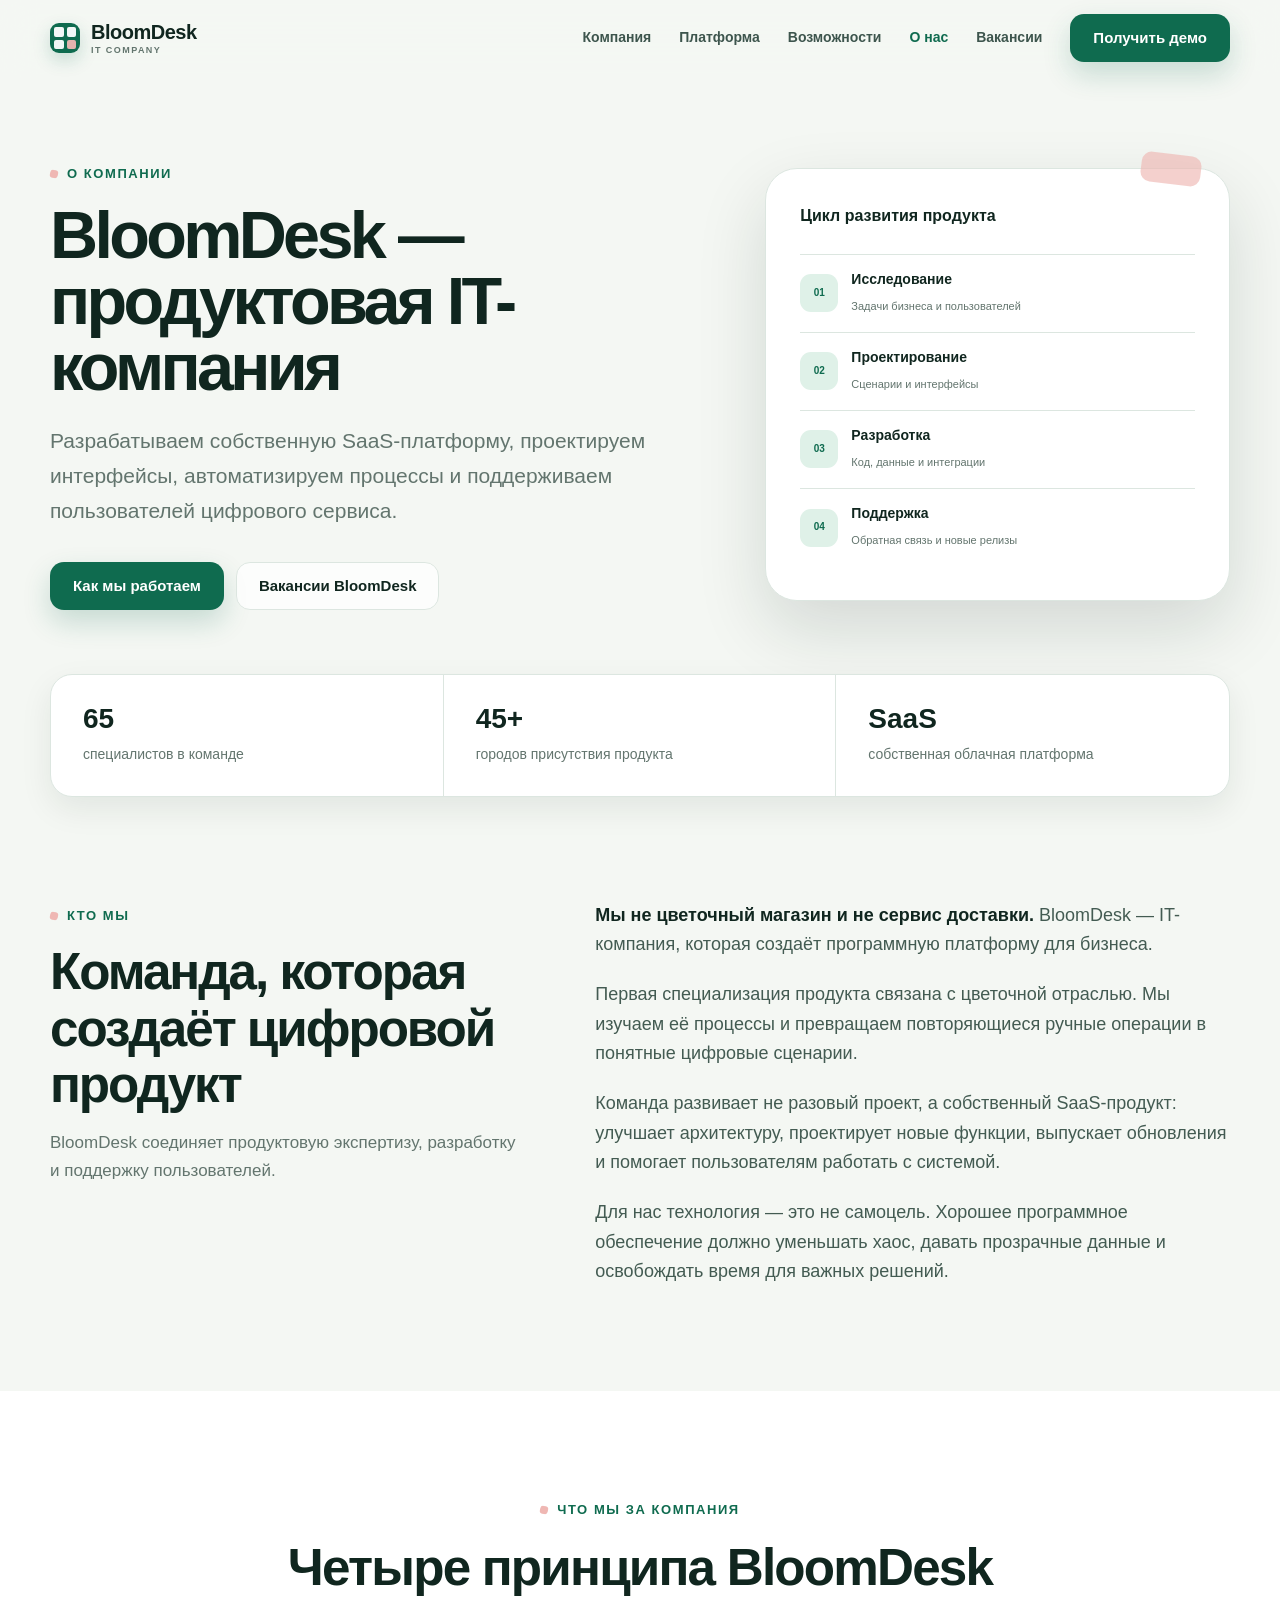
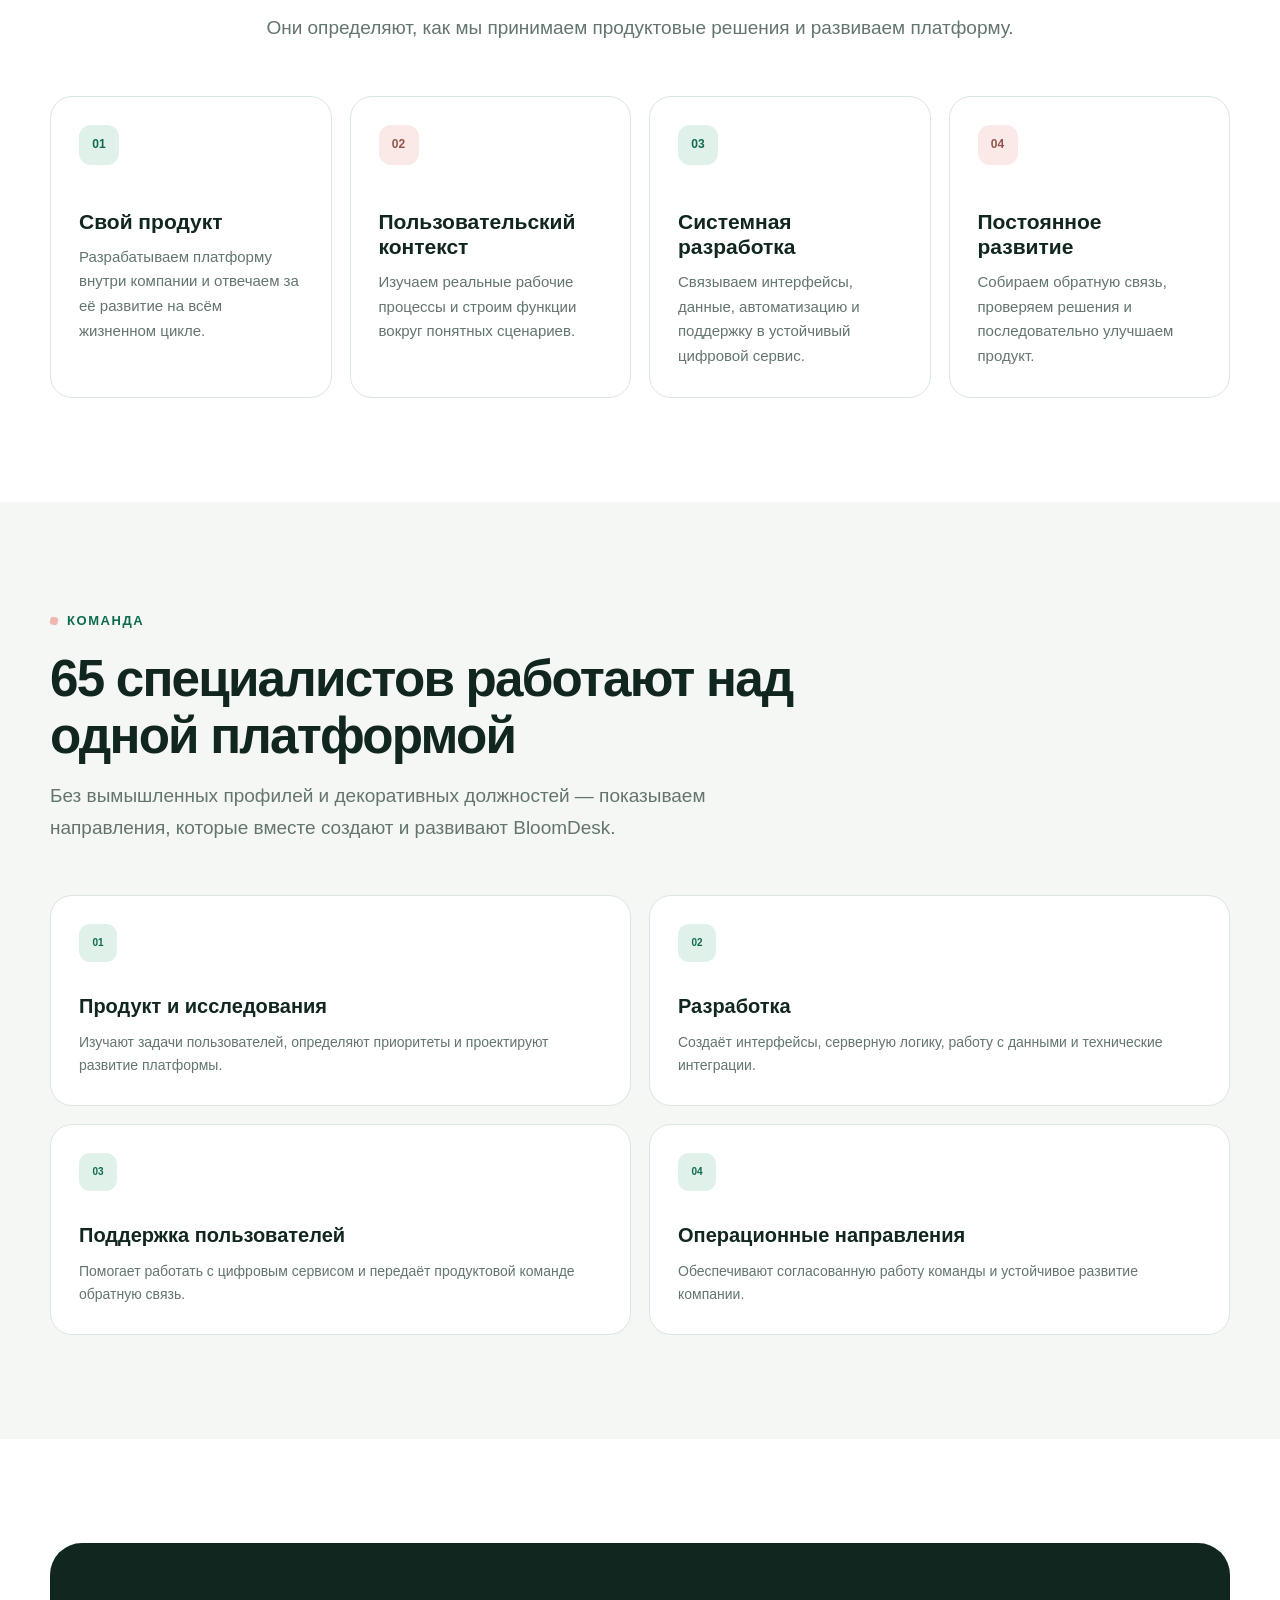
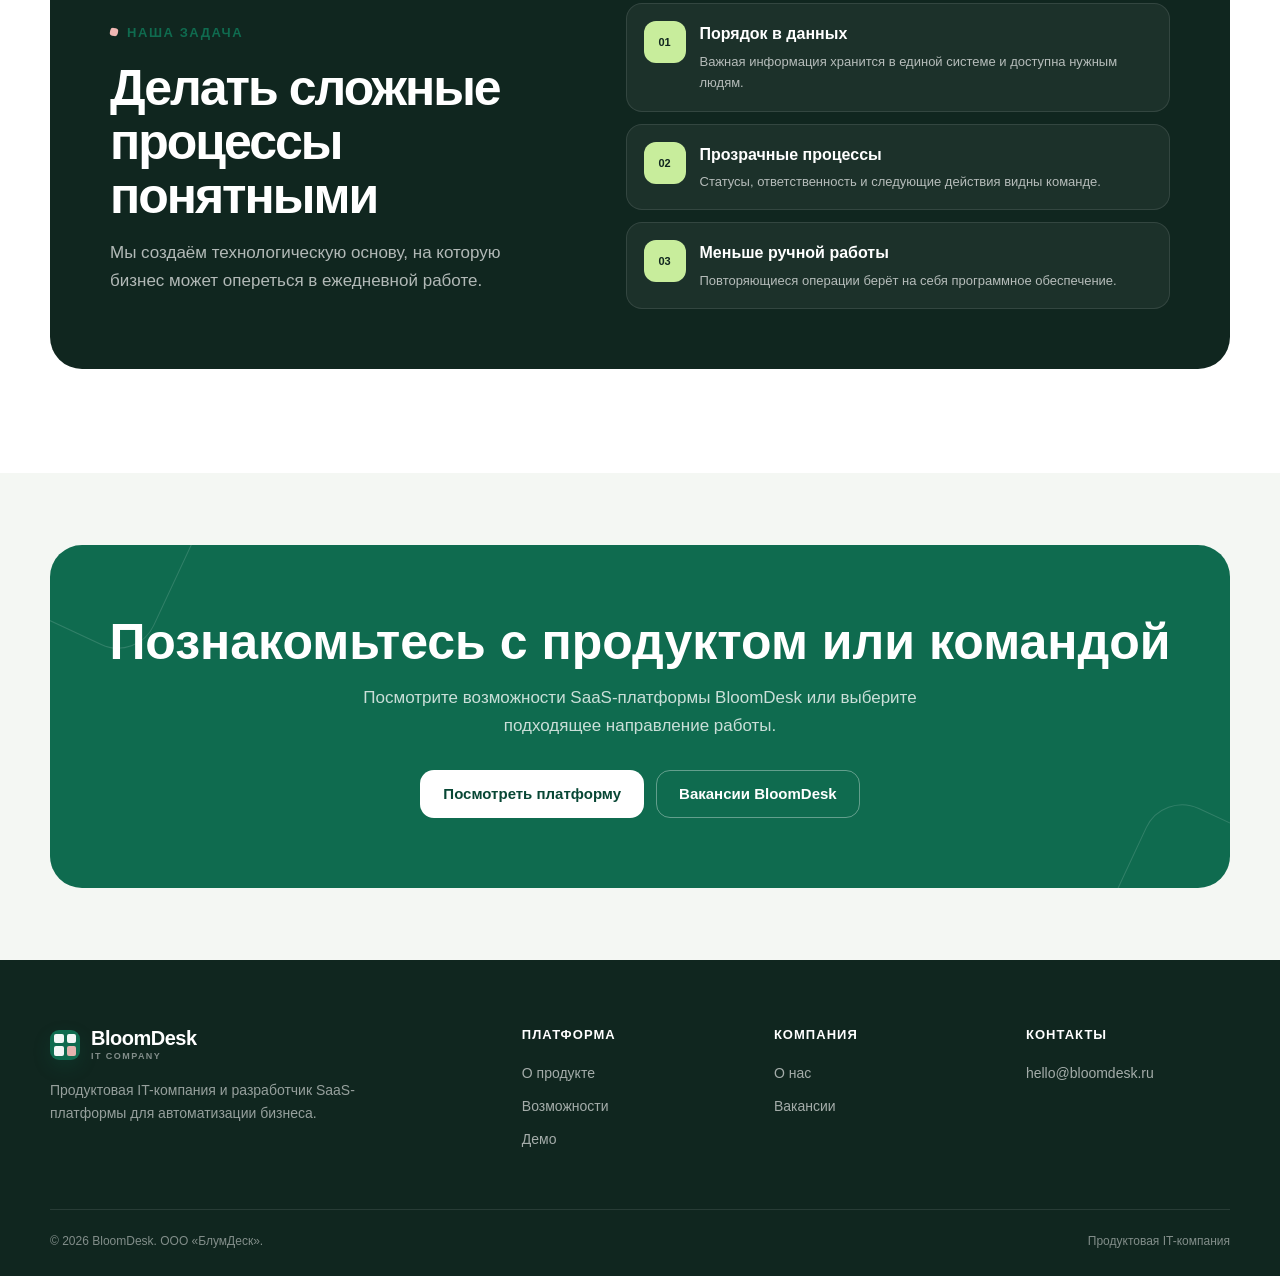
==== commit 6fc6c8ee: "Add separate support and order coordinator vacancies" ====
--- a/about.html
+++ b/about.html
@@ -13,9 +13,9 @@
   <meta property="og:image" content="https://bloomdesk.ru/og-image.png">
   <meta name="twitter:card" content="summary_large_image">
   <link rel="canonical" href="https://bloomdesk.ru/about.html">
-  <link rel="icon" type="image/png" href="favicon.png?v=20260824">
-  <link rel="stylesheet" href="styles.css?v=20260824">
-  <script src="script.js?v=20260824" defer></script>
+  <link rel="icon" type="image/png" href="favicon.png?v=20260921">
+  <link rel="stylesheet" href="styles.css?v=20260921">
+  <script src="script.js?v=20260921" defer></script>
   <title>О компании BloomDesk — продуктовая IT-команда</title>
 </head>
 <body>
@@ -32,7 +32,7 @@
         <a href="index.html#platform">Платформа</a>
         <a href="index.html#capabilities">Возможности</a>
         <a href="about.html" aria-current="page">О нас</a>
-        <a href="careers.html">Работа</a>
+        <a href="careers.html">Вакансии</a>
         <a class="button button--primary" href="mailto:hello@bloomdesk.ru?subject=Демо%20BloomDesk">Получить демо</a>
       </nav>
       <button class="menu-button" type="button" aria-label="Открыть меню" aria-expanded="false" aria-controls="mobile-nav" data-menu-button>
@@ -46,7 +46,7 @@
     <a href="index.html#platform">Платформа</a>
     <a href="index.html#capabilities">Возможности</a>
     <a href="about.html" aria-current="page">О нас</a>
-    <a href="careers.html">Работа</a>
+    <a href="careers.html">Вакансии</a>
     <a class="button button--primary" href="mailto:hello@bloomdesk.ru?subject=Демо%20BloomDesk">Получить демо</a>
   </nav>
 
@@ -59,7 +59,7 @@
           <p>Разрабатываем собственную SaaS-платформу, проектируем интерфейсы, автоматизируем процессы и поддерживаем пользователей цифрового сервиса.</p>
           <div class="hero-actions">
             <a class="button button--primary" href="#story">Как мы работаем</a>
-            <a class="button button--secondary" href="careers.html">Работа в BloomDesk</a>
+            <a class="button button--secondary" href="careers.html">Вакансии BloomDesk</a>
           </div>
         </div>
         <div class="company-map reveal reveal--delay" aria-label="Цикл создания продукта BloomDesk">
@@ -151,10 +151,10 @@
       <div class="container">
         <div class="cta-panel">
           <h2>Познакомьтесь с продуктом или командой</h2>
-          <p>Посмотрите возможности SaaS-платформы BloomDesk или узнайте об открытой вакансии в поддержке.</p>
+          <p>Посмотрите возможности SaaS-платформы BloomDesk или выберите подходящее направление работы.</p>
           <div class="hero-actions">
             <a class="button button--light" href="index.html#platform">Посмотреть платформу</a>
-            <a class="button button--ghost-light" href="careers.html">Работа в BloomDesk</a>
+            <a class="button button--ghost-light" href="careers.html">Вакансии BloomDesk</a>
           </div>
         </div>
       </div>
@@ -172,7 +172,7 @@
           <p>Продуктовая IT-компания и разработчик SaaS-платформы для автоматизации бизнеса.</p>
         </div>
         <div class="footer-column"><h2>Платформа</h2><a href="index.html#platform">О продукте</a><a href="index.html#capabilities">Возможности</a><a href="index.html#demo">Демо</a></div>
-        <div class="footer-column"><h2>Компания</h2><a href="about.html">О нас</a><a href="careers.html">Работа</a></div>
+        <div class="footer-column"><h2>Компания</h2><a href="about.html">О нас</a><a href="careers.html">Вакансии</a></div>
         <div class="footer-column"><h2>Контакты</h2><a href="mailto:hello@bloomdesk.ru">hello@bloomdesk.ru</a></div>
       </div>
       <div class="footer-bottom"><span>© <span data-year>2026</span> BloomDesk. ООО «БлумДеск».</span><span>Продуктовая IT-компания</span></div>
--- a/styles.css
+++ b/styles.css
@@ -57,6 +57,7 @@
 }
 
 button,
+input,
 select {
   color: inherit;
   font: inherit;
@@ -1459,6 +1460,811 @@
   color: var(--lime);
 }
 
+.vacancies-section {
+  background: linear-gradient(180deg, transparent 0%, rgba(223, 241, 232, 0.52) 100%);
+}
+
+.vacancy-grid {
+  display: grid;
+  grid-template-columns: repeat(2, minmax(0, 1fr));
+  gap: 22px;
+}
+
+.vacancy-card {
+  position: relative;
+  display: flex;
+  min-width: 0;
+  min-height: 470px;
+  flex-direction: column;
+  gap: 28px;
+  overflow: hidden;
+  padding: 38px;
+  border: 1px solid var(--line);
+  border-radius: var(--radius-lg);
+  background: var(--surface);
+  box-shadow: var(--shadow-sm);
+}
+
+.vacancy-card::before {
+  position: absolute;
+  inset: 0 0 auto;
+  height: 6px;
+  background: var(--primary);
+  content: "";
+}
+
+.vacancy-card--support::before {
+  background: var(--accent);
+}
+
+.vacancy-card-top {
+  flex: 1;
+}
+
+.vacancy-label {
+  display: inline-flex;
+  margin-bottom: 22px;
+  padding: 7px 11px;
+  border-radius: 999px;
+  background: var(--primary-soft);
+  color: var(--primary);
+  font-size: 11px;
+  font-weight: 850;
+  letter-spacing: 0.07em;
+  text-transform: uppercase;
+}
+
+.vacancy-card--support .vacancy-label {
+  background: var(--accent-soft);
+  color: #92564f;
+}
+
+.vacancy-card h3 {
+  margin-bottom: 14px;
+  color: var(--ink);
+  font-size: clamp(28px, 3vw, 40px);
+  line-height: 1.08;
+  letter-spacing: -0.035em;
+}
+
+.vacancy-card-top p {
+  color: var(--muted);
+  font-size: 16px;
+}
+
+.vacancy-meta {
+  display: grid;
+  grid-template-columns: repeat(2, minmax(0, 1fr));
+  gap: 10px;
+}
+
+.vacancy-meta li {
+  padding: 12px 14px;
+  border-radius: 12px;
+  background: var(--background);
+  color: #40584f;
+  font-size: 13px;
+  font-weight: 700;
+}
+
+.vacancy-meta strong {
+  color: var(--primary);
+}
+
+.vacancy-card .button {
+  align-self: flex-start;
+}
+
+.vacancies-all-link {
+  display: flex;
+  justify-content: center;
+  margin-top: 30px;
+}
+
+.vacancy-grid--expanded .vacancy-card {
+  min-height: 650px;
+}
+
+.vacancy-facts {
+  display: grid;
+  gap: 1px;
+  overflow: hidden;
+  border: 1px solid var(--line);
+  border-radius: 16px;
+  background: var(--line);
+}
+
+.vacancy-facts div {
+  display: grid;
+  grid-template-columns: 0.7fr 1.3fr;
+  gap: 14px;
+  padding: 13px 15px;
+  background: var(--surface);
+}
+
+.vacancy-facts dt {
+  color: var(--muted);
+  font-size: 12px;
+}
+
+.vacancy-facts dd {
+  color: var(--ink);
+  font-size: 13px;
+  font-weight: 800;
+}
+
+.vacancy-tasks > strong {
+  display: block;
+  margin-bottom: 12px;
+  color: var(--ink);
+}
+
+.vacancy-tasks ul {
+  display: grid;
+  gap: 8px;
+}
+
+.vacancy-tasks li {
+  position: relative;
+  padding-left: 22px;
+  color: var(--muted);
+  font-size: 14px;
+}
+
+.vacancy-tasks li::before {
+  position: absolute;
+  top: 8px;
+  left: 0;
+  width: 10px;
+  height: 10px;
+  border-radius: 3px;
+  background: var(--primary);
+  content: "";
+}
+
+.career-choice-panel {
+  position: relative;
+  overflow: hidden;
+  padding: 42px;
+  border-radius: var(--radius-lg);
+  background: var(--ink);
+  color: #fff;
+  box-shadow: var(--shadow-lg);
+}
+
+.career-choice-panel::after {
+  position: absolute;
+  right: -70px;
+  bottom: -90px;
+  width: 220px;
+  height: 220px;
+  border: 35px solid rgba(200, 237, 156, 0.12);
+  border-radius: 50%;
+  content: "";
+}
+
+.career-choice-number {
+  display: block;
+  margin-bottom: 36px;
+  color: var(--lime);
+  font-size: 68px;
+  font-weight: 850;
+  line-height: 1;
+}
+
+.career-choice-panel h2 {
+  margin-bottom: 13px;
+  font-size: 30px;
+  line-height: 1.1;
+}
+
+.career-choice-panel p {
+  margin-bottom: 28px;
+  color: rgba(255, 255, 255, 0.68);
+}
+
+.career-choice-panel a {
+  position: relative;
+  z-index: 1;
+  color: var(--lime);
+  font-size: 14px;
+  font-weight: 800;
+}
+
+.career-notice {
+  display: grid;
+  grid-template-columns: 1fr auto;
+  align-items: center;
+  gap: 48px;
+  padding: 52px;
+  border-radius: var(--radius-lg);
+  background: var(--primary);
+  color: #fff;
+}
+
+.career-notice .eyebrow {
+  color: var(--lime);
+}
+
+.career-notice h2 {
+  margin-bottom: 12px;
+  font-size: clamp(30px, 4vw, 46px);
+  line-height: 1.1;
+}
+
+.career-notice p {
+  max-width: 760px;
+  color: rgba(255, 255, 255, 0.74);
+}
+
+.vacancy-hero--orders {
+  background: linear-gradient(135deg, rgba(223, 241, 232, 0.72), transparent 58%);
+}
+
+.vacancy-hero--support {
+  background: linear-gradient(135deg, rgba(250, 233, 231, 0.72), transparent 58%);
+}
+
+.salary-panel--orders::before {
+  background: var(--lime);
+}
+
+.salary-panel--support::before {
+  background: var(--accent);
+}
+
+.conditions-grid--six {
+  grid-template-columns: repeat(3, minmax(0, 1fr));
+}
+
+.orders-calculator {
+  display: grid;
+  grid-template-columns: minmax(0, 1fr) minmax(360px, 0.78fr);
+  gap: 26px;
+  padding: 30px;
+  border: 1px solid var(--line);
+  border-radius: var(--radius-lg);
+  background: var(--surface);
+  box-shadow: var(--shadow-sm);
+}
+
+.orders-calculator-controls {
+  min-width: 0;
+  padding: 10px;
+}
+
+.quick-presets {
+  margin: 22px 0 26px;
+}
+
+.quick-presets > strong {
+  display: block;
+  margin-bottom: 10px;
+  color: var(--ink);
+  font-size: 14px;
+}
+
+.quick-presets > div {
+  display: flex;
+  flex-wrap: wrap;
+  gap: 8px;
+}
+
+.quick-presets button {
+  min-width: 60px;
+  padding: 9px 12px;
+  border: 1px solid var(--line);
+  border-radius: 10px;
+  background: var(--background);
+  cursor: pointer;
+  font-size: 13px;
+  font-weight: 800;
+  transition: background var(--transition), border-color var(--transition), color var(--transition);
+}
+
+.quick-presets button:hover,
+.quick-presets button[aria-pressed="true"] {
+  border-color: var(--primary);
+  background: var(--primary-soft);
+  color: var(--primary);
+}
+
+.day-hours-fieldset {
+  min-width: 0;
+  border: 0;
+}
+
+.day-hours-fieldset legend {
+  margin-bottom: 10px;
+  color: var(--ink);
+  font-size: 14px;
+  font-weight: 800;
+}
+
+.day-hours-grid {
+  display: grid;
+  grid-template-columns: repeat(3, minmax(0, 1fr));
+  gap: 9px;
+}
+
+.day-hour-row {
+  display: grid;
+  gap: 6px;
+  padding: 11px;
+  border: 1px solid var(--line);
+  border-radius: 12px;
+  background: var(--background);
+  color: var(--muted);
+  font-size: 11px;
+  font-weight: 750;
+}
+
+.day-hour-input {
+  display: grid;
+  grid-template-columns: minmax(0, 1fr) auto;
+  align-items: center;
+  gap: 5px;
+}
+
+.day-hour-input input {
+  width: 100%;
+  min-width: 0;
+  padding: 8px 9px;
+  border: 1px solid var(--line);
+  border-radius: 9px;
+  background: var(--surface);
+  color: var(--ink);
+  font-weight: 800;
+}
+
+.day-hour-input input[aria-invalid="true"] {
+  border-color: #b42318;
+  background: #fff4f2;
+}
+
+.day-hour-input small {
+  color: var(--muted);
+}
+
+.calculator-error {
+  margin-top: 14px;
+  padding: 12px 14px;
+  border-left: 4px solid #b42318;
+  border-radius: 8px;
+  background: #fff4f2;
+  color: #8a1c14;
+  font-size: 13px;
+  font-weight: 750;
+}
+
+.selected-day-field {
+  margin-top: 20px;
+  margin-bottom: 0;
+}
+
+.orders-calculator-result {
+  min-width: 0;
+}
+
+.breakdown-grid--orders {
+  grid-template-columns: 1fr;
+}
+
+.calculator-disclaimer {
+  margin-top: 16px;
+  color: var(--muted);
+  font-size: 13px;
+}
+
+.income-examples {
+  margin-top: 34px;
+  padding: 28px;
+  border: 1px solid var(--line);
+  border-radius: var(--radius-md);
+  background: var(--surface);
+}
+
+.income-examples h3 {
+  margin-bottom: 18px;
+  color: var(--ink);
+  font-size: 22px;
+}
+
+.income-example-grid {
+  display: grid;
+  grid-template-columns: repeat(6, minmax(0, 1fr));
+  gap: 8px;
+}
+
+.income-example-grid div {
+  display: grid;
+  gap: 4px;
+  padding: 13px;
+  border-radius: 12px;
+  background: var(--background);
+}
+
+.income-example-grid strong {
+  color: var(--ink);
+  font-size: 12px;
+}
+
+.income-example-grid span {
+  color: var(--primary);
+  font-size: 13px;
+  font-weight: 850;
+}
+
+.role-boundaries {
+  margin-top: 22px;
+  padding: 24px 30px;
+  border-left: 5px solid var(--accent);
+  border-radius: 0 16px 16px 0;
+  background: var(--accent-soft);
+}
+
+.role-boundaries strong {
+  display: block;
+  margin-bottom: 5px;
+  color: var(--ink);
+}
+
+.role-boundaries p {
+  color: #68433f;
+  font-size: 14px;
+}
+
+.order-demo-section {
+  background: linear-gradient(180deg, var(--background), #e8f1ec);
+}
+
+.order-demo {
+  padding: 34px;
+  border: 1px solid var(--line);
+  border-radius: var(--radius-lg);
+  background: var(--surface);
+  box-shadow: var(--shadow-lg);
+}
+
+.demo-progress {
+  display: grid;
+  grid-template-columns: repeat(3, 1fr);
+  gap: 8px;
+  margin-bottom: 24px;
+}
+
+.demo-progress span {
+  padding: 10px 12px;
+  border-radius: 10px;
+  background: var(--background);
+  color: var(--muted);
+  font-size: 12px;
+  font-weight: 800;
+  text-align: center;
+}
+
+.demo-progress .is-active {
+  background: var(--primary);
+  color: #fff;
+}
+
+.demo-progress .is-complete {
+  background: var(--primary-soft);
+  color: var(--primary);
+}
+
+.order-demo-grid {
+  display: grid;
+  grid-template-columns: minmax(0, 1fr) minmax(0, 0.86fr);
+  gap: 18px;
+}
+
+.demo-order-card,
+.demo-workspace {
+  min-width: 0;
+  padding: 26px;
+  border: 1px solid var(--line);
+  border-radius: var(--radius-md);
+  background: var(--background);
+}
+
+.demo-order-card header {
+  display: flex;
+  align-items: flex-start;
+  justify-content: space-between;
+  gap: 18px;
+  margin-bottom: 22px;
+}
+
+.demo-order-card header small {
+  color: var(--muted);
+  font-size: 10px;
+  font-weight: 800;
+  letter-spacing: 0.08em;
+  text-transform: uppercase;
+}
+
+.demo-order-card h3 {
+  color: var(--ink);
+  font-size: 24px;
+}
+
+.order-status {
+  max-width: 190px;
+  padding: 7px 10px;
+  border-radius: 999px;
+  background: var(--primary-soft);
+  color: var(--primary);
+  font-size: 11px;
+  font-weight: 850;
+  text-align: center;
+}
+
+.is-transferred .order-status {
+  background: var(--lime);
+  color: var(--ink);
+}
+
+.order-details {
+  display: grid;
+  grid-template-columns: repeat(2, minmax(0, 1fr));
+  gap: 8px;
+}
+
+.order-details > div {
+  padding: 12px;
+  border: 1px solid transparent;
+  border-radius: 10px;
+  background: var(--surface);
+  transition: border-color var(--transition), background var(--transition), transform var(--transition);
+}
+
+.order-details .order-note {
+  grid-column: 1 / -1;
+}
+
+.order-details dt {
+  margin-bottom: 3px;
+  color: var(--muted);
+  font-size: 9px;
+  font-weight: 800;
+  letter-spacing: 0.05em;
+  text-transform: uppercase;
+}
+
+.order-details dd {
+  color: var(--ink);
+  font-size: 13px;
+  font-weight: 700;
+}
+
+.demo-order-card.is-inspected [data-demo-highlight] {
+  border-color: #d6a23a;
+  background: #fff8e7;
+  transform: translateY(-2px);
+}
+
+.deviation-alert,
+.next-step {
+  margin-top: 16px;
+  padding: 14px 16px;
+  border-radius: 12px;
+}
+
+.deviation-alert {
+  border: 1px solid #efd598;
+  background: #fff8e7;
+  color: #6e4b05;
+}
+
+.next-step {
+  border: 1px solid #abd1bd;
+  background: var(--primary-soft);
+  color: var(--primary-dark);
+}
+
+.deviation-alert strong,
+.next-step strong {
+  display: block;
+  margin-bottom: 3px;
+  font-size: 13px;
+}
+
+.deviation-alert p,
+.next-step p {
+  font-size: 12px;
+}
+
+.demo-workspace {
+  display: grid;
+  align-content: center;
+  background: var(--ink);
+  color: #fff;
+}
+
+.demo-empty {
+  text-align: center;
+}
+
+.demo-empty > span {
+  display: grid;
+  width: 52px;
+  height: 52px;
+  place-items: center;
+  margin: 0 auto 18px;
+  border-radius: 16px;
+  background: var(--lime);
+  color: var(--ink);
+  font-size: 12px;
+  font-weight: 850;
+}
+
+.demo-empty h3,
+.message-preview h3 {
+  margin-bottom: 9px;
+  font-size: 23px;
+  line-height: 1.15;
+}
+
+.demo-empty p {
+  color: rgba(255, 255, 255, 0.62);
+  font-size: 14px;
+}
+
+.message-preview .vacancy-label {
+  margin-bottom: 16px;
+}
+
+.message-preview dl {
+  display: grid;
+  gap: 10px;
+  margin-top: 20px;
+}
+
+.message-preview dl div {
+  padding: 11px 13px;
+  border: 1px solid rgba(255, 255, 255, 0.1);
+  border-radius: 10px;
+  background: rgba(255, 255, 255, 0.05);
+}
+
+.message-preview dt {
+  margin-bottom: 3px;
+  color: var(--lime);
+  font-size: 10px;
+  font-weight: 800;
+  text-transform: uppercase;
+}
+
+.message-preview dd {
+  color: rgba(255, 255, 255, 0.76);
+  font-size: 12px;
+}
+
+.demo-controls {
+  display: flex;
+  flex-wrap: wrap;
+  gap: 10px;
+  margin-top: 20px;
+}
+
+.button:disabled {
+  cursor: not-allowed;
+  opacity: 0.46;
+  transform: none;
+}
+
+.button--text {
+  background: transparent;
+  color: var(--primary);
+}
+
+.button--text:hover {
+  background: var(--primary-soft);
+}
+
+.demo-announcement {
+  margin-top: 15px;
+  color: var(--ink);
+  font-size: 13px;
+  font-weight: 750;
+}
+
+.demo-disclaimer {
+  margin-top: 10px;
+  color: var(--muted);
+  font-size: 12px;
+}
+
+.workday-timeline {
+  display: grid;
+  grid-template-columns: repeat(2, minmax(0, 1fr));
+  gap: 14px;
+  counter-reset: workday;
+}
+
+.workday-timeline li {
+  display: grid;
+  grid-template-columns: 48px 1fr;
+  gap: 16px;
+  padding: 24px;
+  border: 1px solid var(--line);
+  border-radius: var(--radius-md);
+  background: var(--surface);
+}
+
+.workday-timeline > li > span,
+.candidate-path > li > span {
+  display: grid;
+  width: 48px;
+  height: 48px;
+  place-items: center;
+  border-radius: 14px;
+  background: var(--primary-soft);
+  color: var(--primary);
+  font-size: 11px;
+  font-weight: 850;
+}
+
+.workday-timeline strong,
+.candidate-path strong {
+  display: block;
+  margin-bottom: 6px;
+  color: var(--ink);
+  font-size: 17px;
+}
+
+.workday-timeline p,
+.candidate-path p {
+  color: var(--muted);
+  font-size: 14px;
+}
+
+.candidate-section {
+  background: var(--surface);
+}
+
+.candidate-path {
+  display: grid;
+  grid-template-columns: repeat(5, minmax(0, 1fr));
+  gap: 12px;
+}
+
+.candidate-path li {
+  min-width: 0;
+  padding: 22px;
+  border: 1px solid var(--line);
+  border-radius: var(--radius-md);
+  background: var(--background);
+}
+
+.candidate-path > li > span {
+  margin-bottom: 24px;
+}
+
+.transparency-note {
+  margin-top: 20px;
+  padding: 24px 28px;
+  border-radius: 16px;
+  background: var(--ink);
+  color: #fff;
+}
+
+.transparency-note strong {
+  display: block;
+  margin-bottom: 5px;
+  color: var(--lime);
+}
+
+.transparency-note p {
+  color: rgba(255, 255, 255, 0.68);
+  font-size: 14px;
+}
+
+.application-panel--orders {
+  background: var(--ink);
+}
+
 .two-column {
   display: grid;
   grid-template-columns: repeat(2, 1fr);
@@ -1978,3 +2784,158 @@
     grid-template-columns: 1fr;
   }
 }
+
+@media (max-width: 1040px) {
+  .income-example-grid {
+    grid-template-columns: repeat(3, minmax(0, 1fr));
+  }
+
+  .candidate-path {
+    grid-template-columns: repeat(3, minmax(0, 1fr));
+  }
+}
+
+@media (max-width: 860px) {
+  .conditions-grid--six {
+    grid-template-columns: repeat(2, minmax(0, 1fr));
+  }
+
+  .orders-calculator,
+  .order-demo-grid {
+    grid-template-columns: 1fr;
+  }
+
+  .orders-calculator-result {
+    min-height: 390px;
+  }
+
+  .candidate-path {
+    grid-template-columns: repeat(2, minmax(0, 1fr));
+  }
+
+  .career-notice {
+    grid-template-columns: 1fr;
+  }
+}
+
+@media (max-width: 640px) {
+  .vacancy-grid,
+  .conditions-grid--six,
+  .workday-timeline,
+  .candidate-path {
+    grid-template-columns: 1fr;
+  }
+
+  .vacancy-card,
+  .vacancy-grid--expanded .vacancy-card {
+    min-height: 0;
+    padding: 30px 24px;
+  }
+
+  .vacancy-meta {
+    grid-template-columns: 1fr;
+  }
+
+  .vacancy-card .button {
+    width: 100%;
+  }
+
+  .career-choice-panel,
+  .career-notice {
+    padding: 34px 25px;
+  }
+
+  .orders-calculator,
+  .order-demo {
+    padding: 18px;
+  }
+
+  .orders-calculator-controls {
+    padding: 2px;
+  }
+
+  .day-hours-grid {
+    grid-template-columns: repeat(2, minmax(0, 1fr));
+  }
+
+  .income-example-grid {
+    grid-template-columns: repeat(2, minmax(0, 1fr));
+  }
+
+  .income-examples {
+    padding: 22px 18px;
+  }
+
+  .demo-progress {
+    grid-template-columns: 1fr;
+  }
+
+  .demo-progress span {
+    text-align: left;
+  }
+
+  .demo-order-card,
+  .demo-workspace {
+    padding: 20px;
+  }
+
+  .demo-order-card header {
+    align-items: flex-start;
+    flex-direction: column;
+  }
+
+  .order-details {
+    grid-template-columns: 1fr;
+  }
+
+  .order-details .order-note {
+    grid-column: auto;
+  }
+
+  .demo-controls {
+    display: grid;
+  }
+
+  .demo-controls .button {
+    width: 100%;
+  }
+
+  .workday-timeline li {
+    grid-template-columns: 42px 1fr;
+    padding: 20px;
+  }
+
+  .workday-timeline > li > span,
+  .candidate-path > li > span {
+    width: 42px;
+    height: 42px;
+  }
+
+  .candidate-path li {
+    display: grid;
+    grid-template-columns: 42px 1fr;
+    gap: 14px;
+    padding: 20px;
+  }
+
+  .candidate-path > li > span {
+    margin-bottom: 0;
+  }
+
+  .application-panel .button,
+  .career-notice .button {
+    width: 100%;
+  }
+}
+
+@media (max-width: 400px) {
+  .day-hours-grid,
+  .income-example-grid {
+    grid-template-columns: 1fr;
+  }
+
+  .vacancy-facts div {
+    grid-template-columns: 1fr;
+    gap: 2px;
+  }
+}
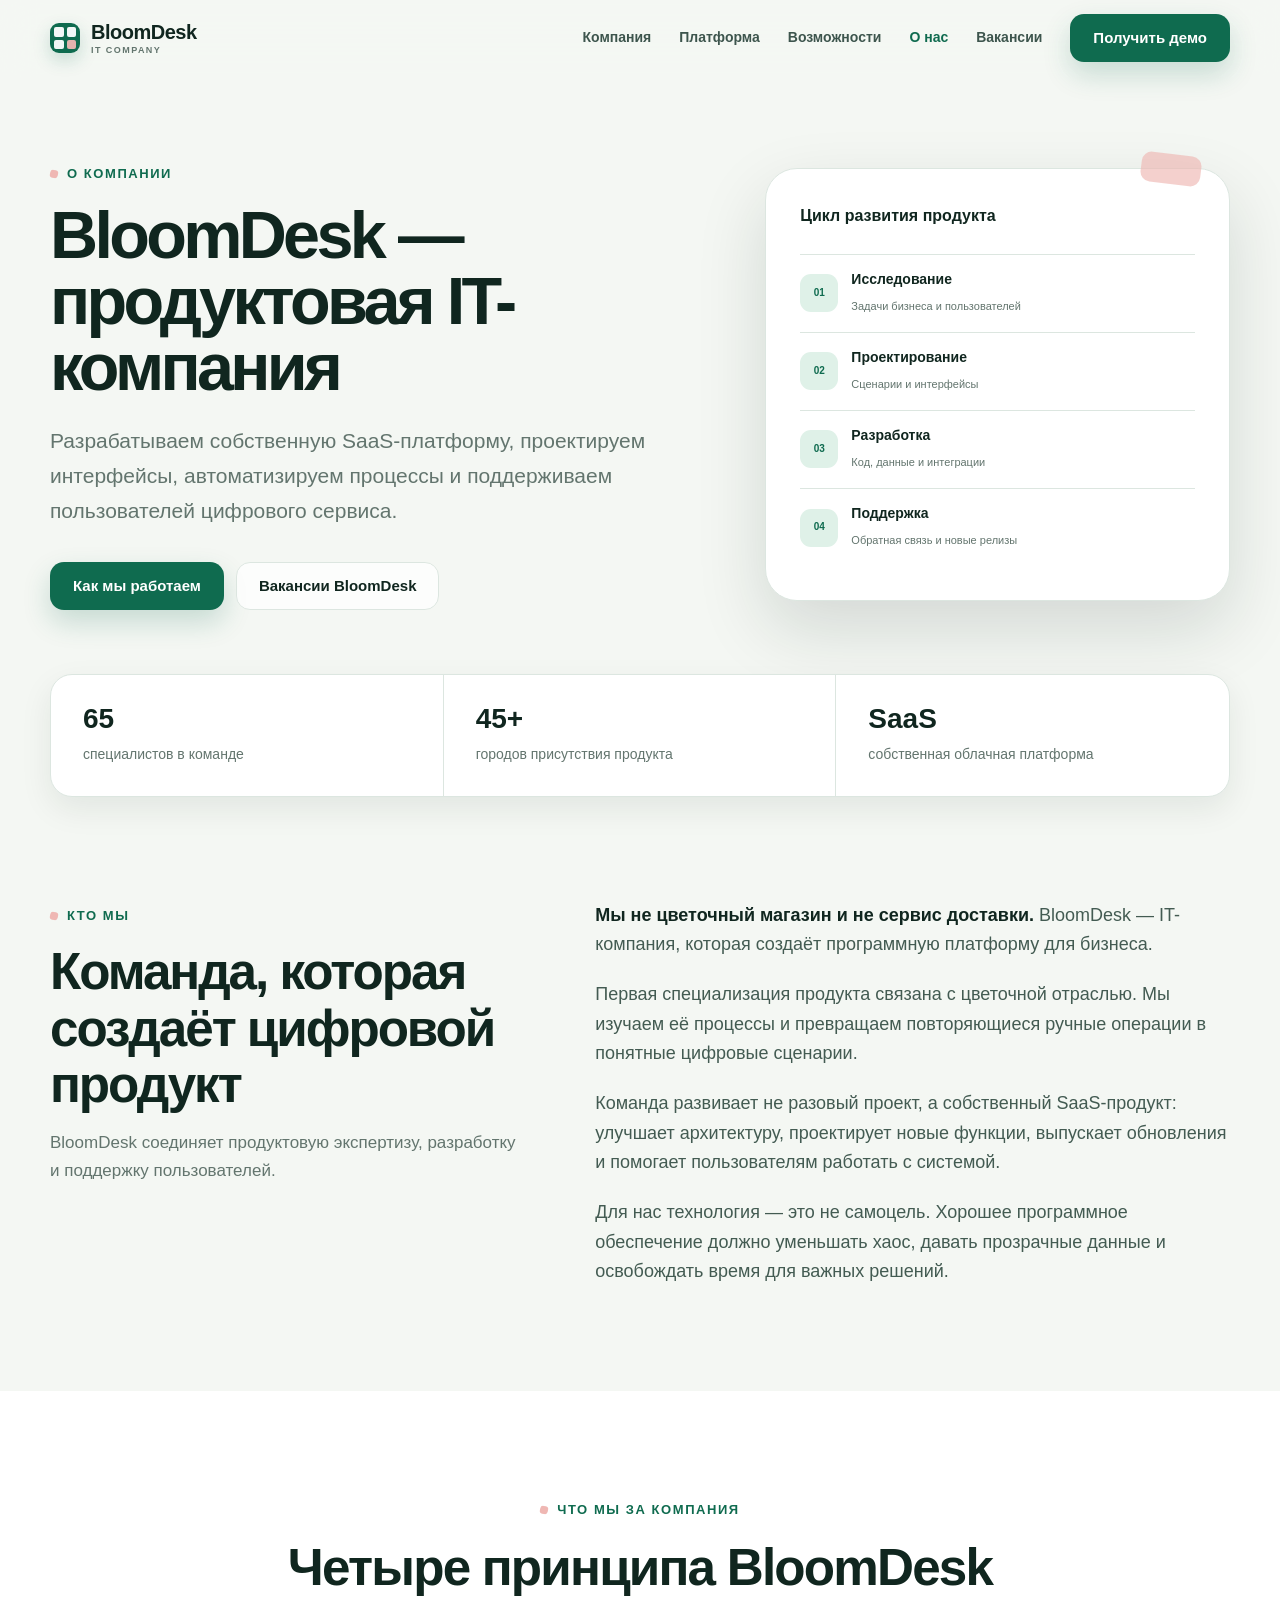
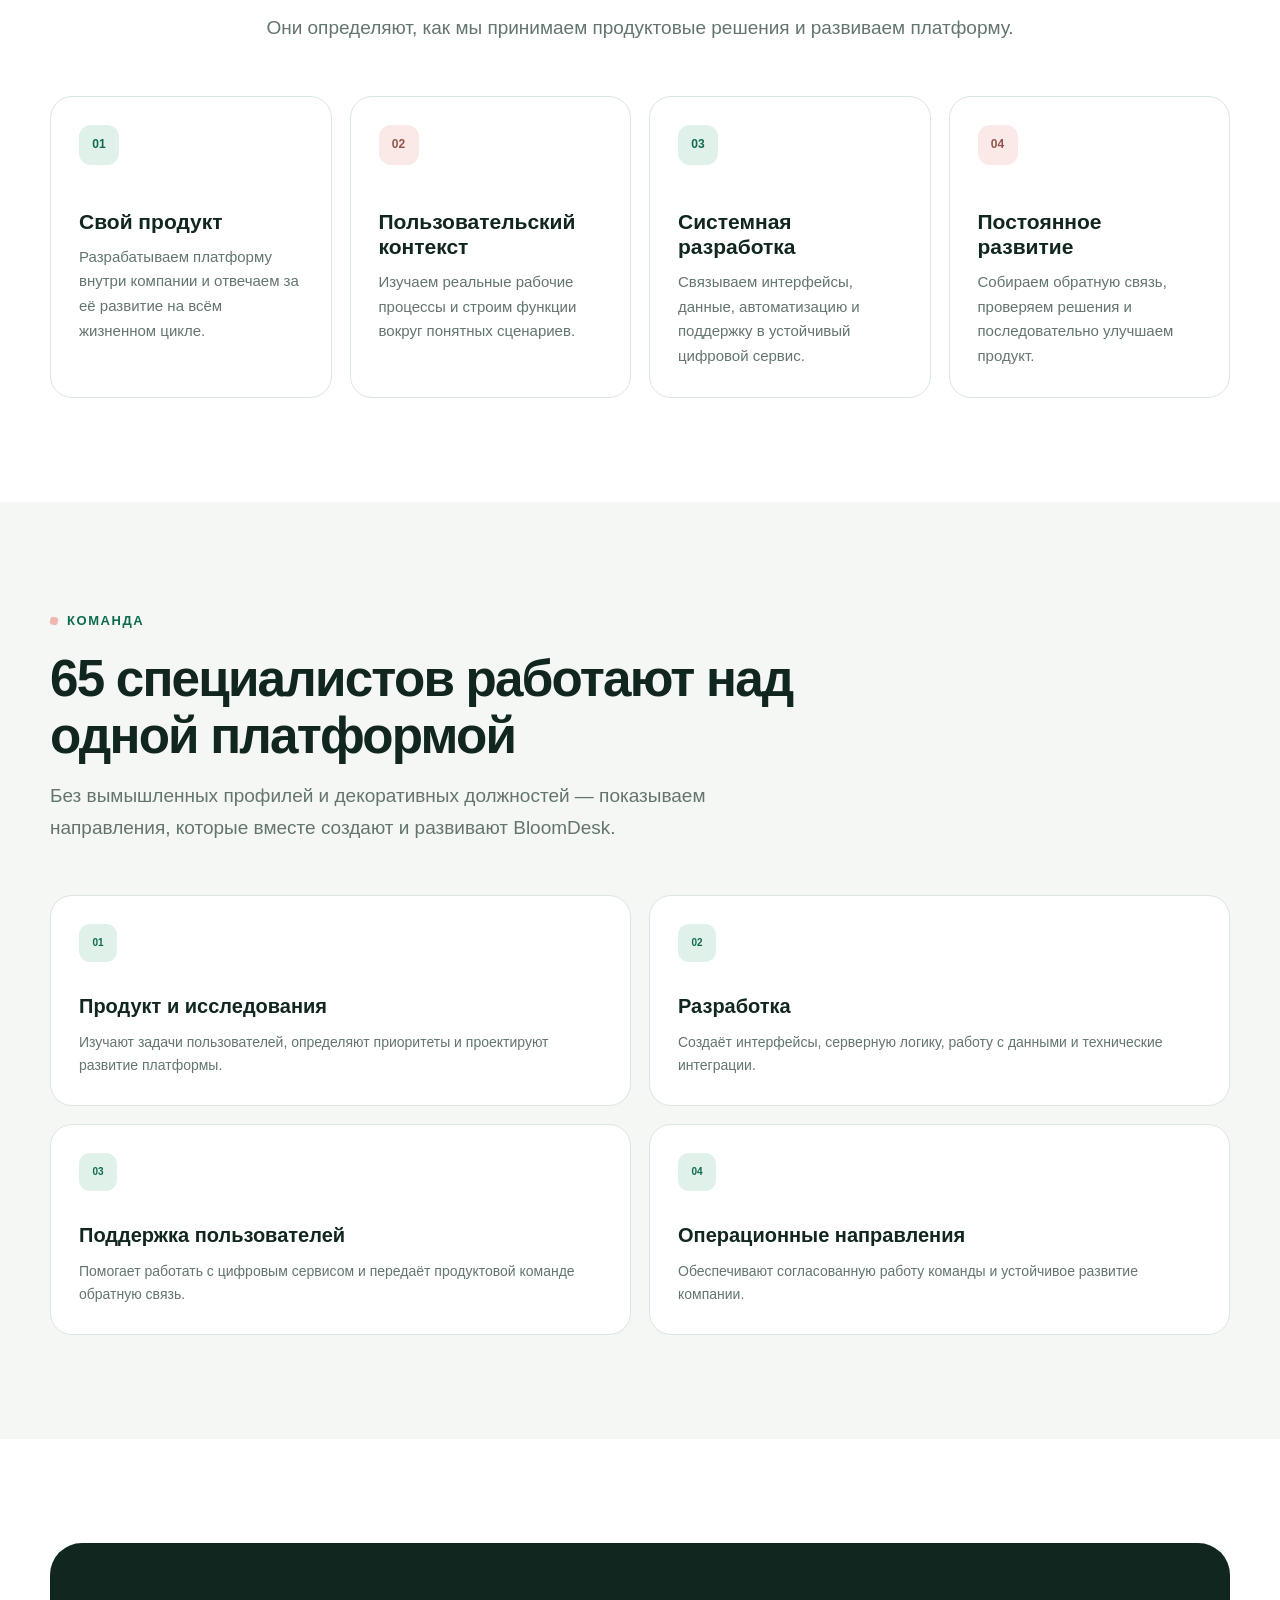
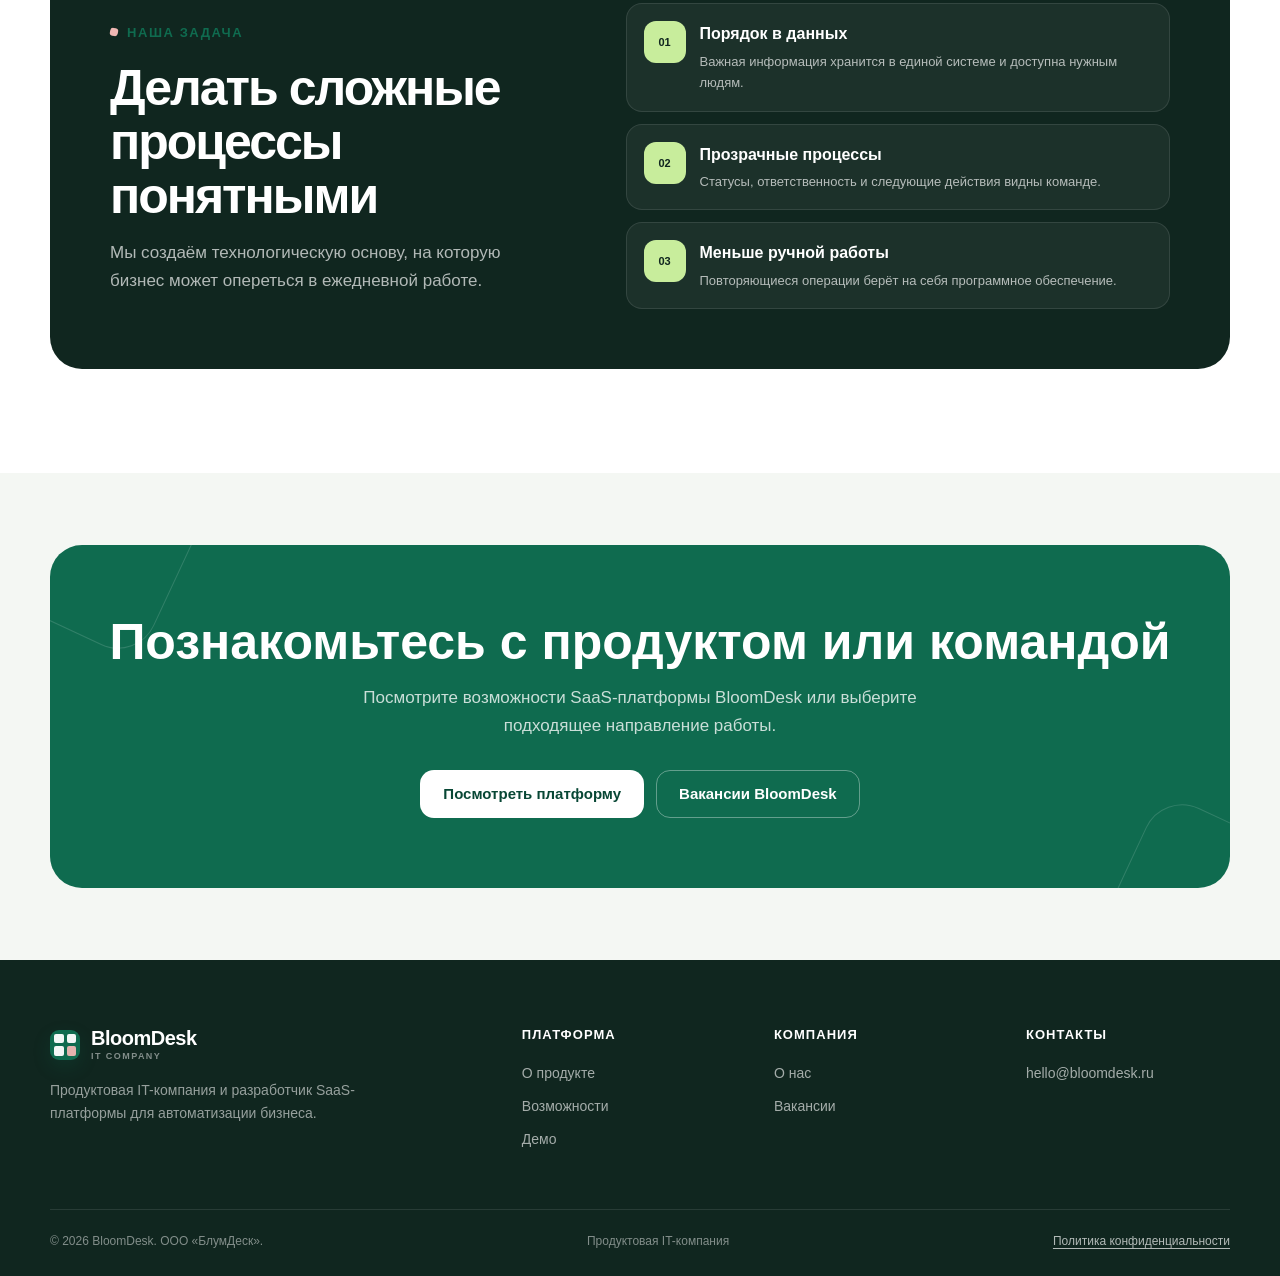
==== commit 40122628: "Add privacy policy and update coordinator rate" ====
--- a/about.html
+++ b/about.html
@@ -13,9 +13,9 @@
   <meta property="og:image" content="https://bloomdesk.ru/og-image.png">
   <meta name="twitter:card" content="summary_large_image">
   <link rel="canonical" href="https://bloomdesk.ru/about.html">
-  <link rel="icon" type="image/png" href="favicon.png?v=20260921">
-  <link rel="stylesheet" href="styles.css?v=20260921">
-  <script src="script.js?v=20260921" defer></script>
+  <link rel="icon" type="image/png" href="favicon.png?v=20260924">
+  <link rel="stylesheet" href="styles.css?v=20260924">
+  <script src="script.js?v=20260924" defer></script>
   <title>О компании BloomDesk — продуктовая IT-команда</title>
 </head>
 <body>
@@ -175,7 +175,7 @@
         <div class="footer-column"><h2>Компания</h2><a href="about.html">О нас</a><a href="careers.html">Вакансии</a></div>
         <div class="footer-column"><h2>Контакты</h2><a href="mailto:hello@bloomdesk.ru">hello@bloomdesk.ru</a></div>
       </div>
-      <div class="footer-bottom"><span>© <span data-year>2026</span> BloomDesk. ООО «БлумДеск».</span><span>Продуктовая IT-компания</span></div>
+      <div class="footer-bottom"><span>© <span data-year>2026</span> BloomDesk. ООО «БлумДеск».</span><span>Продуктовая IT-компания</span><a href="privacy.html">Политика конфиденциальности</a></div>
     </div>
   </footer>
 </body>
--- a/styles.css
+++ b/styles.css
@@ -2392,6 +2392,185 @@
   font-weight: 800;
 }
 
+.legal-hero {
+  background:
+    radial-gradient(circle at 86% 22%, rgba(200, 237, 156, 0.38), transparent 28%),
+    linear-gradient(180deg, #f4f7f3 0%, #edf3ef 100%);
+}
+
+.legal-hero-inner {
+  display: grid;
+  grid-template-columns: minmax(0, 1.35fr) minmax(320px, 0.65fr);
+  align-items: center;
+  gap: 70px;
+}
+
+.legal-edition {
+  display: inline-flex;
+  margin-top: 28px;
+  padding: 9px 14px;
+  border: 1px solid var(--line);
+  border-radius: 999px;
+  background: rgba(255, 255, 255, 0.72);
+  color: var(--muted);
+  font-size: 13px;
+  font-weight: 750;
+}
+
+.legal-contact-card {
+  padding: 34px;
+  border: 1px solid var(--line);
+  border-radius: var(--radius-lg);
+  background: var(--surface);
+  box-shadow: var(--shadow-lg);
+}
+
+.legal-contact-card h2 {
+  margin: 14px 0 10px;
+  color: var(--ink);
+  font-size: 29px;
+  line-height: 1.15;
+}
+
+.legal-contact-card p {
+  margin-bottom: 22px;
+  color: var(--muted);
+  font-size: 15px;
+}
+
+.legal-contact-card a {
+  color: var(--primary);
+  font-weight: 800;
+  text-decoration: underline;
+  text-decoration-thickness: 1px;
+  text-underline-offset: 4px;
+}
+
+.legal-content-section {
+  padding-top: 88px;
+}
+
+.legal-layout {
+  display: grid;
+  grid-template-columns: 250px minmax(0, 1fr);
+  align-items: start;
+  gap: 34px;
+}
+
+.legal-nav {
+  position: sticky;
+  top: 104px;
+  display: grid;
+  gap: 7px;
+  padding: 24px;
+  border: 1px solid var(--line);
+  border-radius: var(--radius-md);
+  background: var(--surface);
+}
+
+.legal-nav h2 {
+  margin-bottom: 9px;
+  color: var(--ink);
+  font-size: 15px;
+  letter-spacing: 0.06em;
+  text-transform: uppercase;
+}
+
+.legal-nav a {
+  padding: 7px 0;
+  color: var(--muted);
+  font-size: 13px;
+  line-height: 1.35;
+  transition: color var(--transition);
+}
+
+.legal-nav a:hover {
+  color: var(--primary);
+}
+
+.legal-document {
+  display: grid;
+  gap: 22px;
+}
+
+.legal-section {
+  scroll-margin-top: 104px;
+  padding: 42px;
+  border: 1px solid var(--line);
+  border-radius: var(--radius-md);
+  background: var(--surface);
+}
+
+.legal-number {
+  display: block;
+  margin-bottom: 14px;
+  color: var(--primary);
+  font-size: 13px;
+  font-weight: 850;
+  letter-spacing: 0.12em;
+}
+
+.legal-section h2 {
+  margin-bottom: 22px;
+  color: var(--ink);
+  font-size: clamp(27px, 3vw, 38px);
+  line-height: 1.15;
+  letter-spacing: -0.025em;
+}
+
+.legal-section p + p,
+.legal-section .legal-list + p {
+  margin-top: 16px;
+}
+
+.legal-section a {
+  color: var(--primary);
+  font-weight: 750;
+  text-decoration: underline;
+  text-underline-offset: 3px;
+}
+
+.legal-list {
+  display: grid;
+  gap: 10px;
+  margin-top: 18px;
+}
+
+.legal-list li {
+  position: relative;
+  padding-left: 25px;
+}
+
+.legal-list li::before {
+  position: absolute;
+  top: 9px;
+  left: 2px;
+  width: 8px;
+  height: 8px;
+  border-radius: 3px;
+  background: var(--accent);
+  content: "";
+  transform: rotate(12deg);
+}
+
+.legal-highlight {
+  margin-top: 26px;
+  padding: 24px 26px;
+  border-radius: 16px;
+  background: var(--primary-soft);
+}
+
+.legal-highlight strong {
+  display: block;
+  margin-bottom: 6px;
+  color: var(--primary-dark);
+}
+
+.legal-highlight p {
+  color: #345d50;
+  font-size: 15px;
+}
+
 .site-footer {
   padding: 64px 0 24px;
   background: var(--ink);
@@ -2450,6 +2629,17 @@
   font-size: 12px;
 }
 
+.footer-bottom a {
+  color: rgba(255, 255, 255, 0.68);
+  text-decoration: underline;
+  text-underline-offset: 3px;
+  transition: color var(--transition);
+}
+
+.footer-bottom a:hover {
+  color: #fff;
+}
+
 .reveal {
   animation: reveal-in 650ms both;
 }
@@ -2531,6 +2721,7 @@
 
   .hero-grid,
   .page-hero-grid,
+  .legal-hero-inner,
   .showcase,
   .process-band,
   .story-grid,
@@ -2538,6 +2729,19 @@
     grid-template-columns: 1fr;
   }
 
+  .legal-layout {
+    grid-template-columns: 1fr;
+  }
+
+  .legal-nav {
+    position: static;
+    grid-template-columns: repeat(2, minmax(0, 1fr));
+  }
+
+  .legal-nav h2 {
+    grid-column: 1 / -1;
+  }
+
   .hero-grid,
   .page-hero-grid {
     gap: 48px;
@@ -2607,6 +2811,24 @@
   .hero,
   .page-hero {
     padding: 48px 0 66px;
+  }
+
+  .legal-hero-inner {
+    gap: 34px;
+  }
+
+  .legal-contact-card,
+  .legal-section {
+    padding: 28px 23px;
+  }
+
+  .legal-nav {
+    grid-template-columns: 1fr;
+    padding: 21px;
+  }
+
+  .legal-nav h2 {
+    grid-column: auto;
   }
 
   .hero-copy h1,
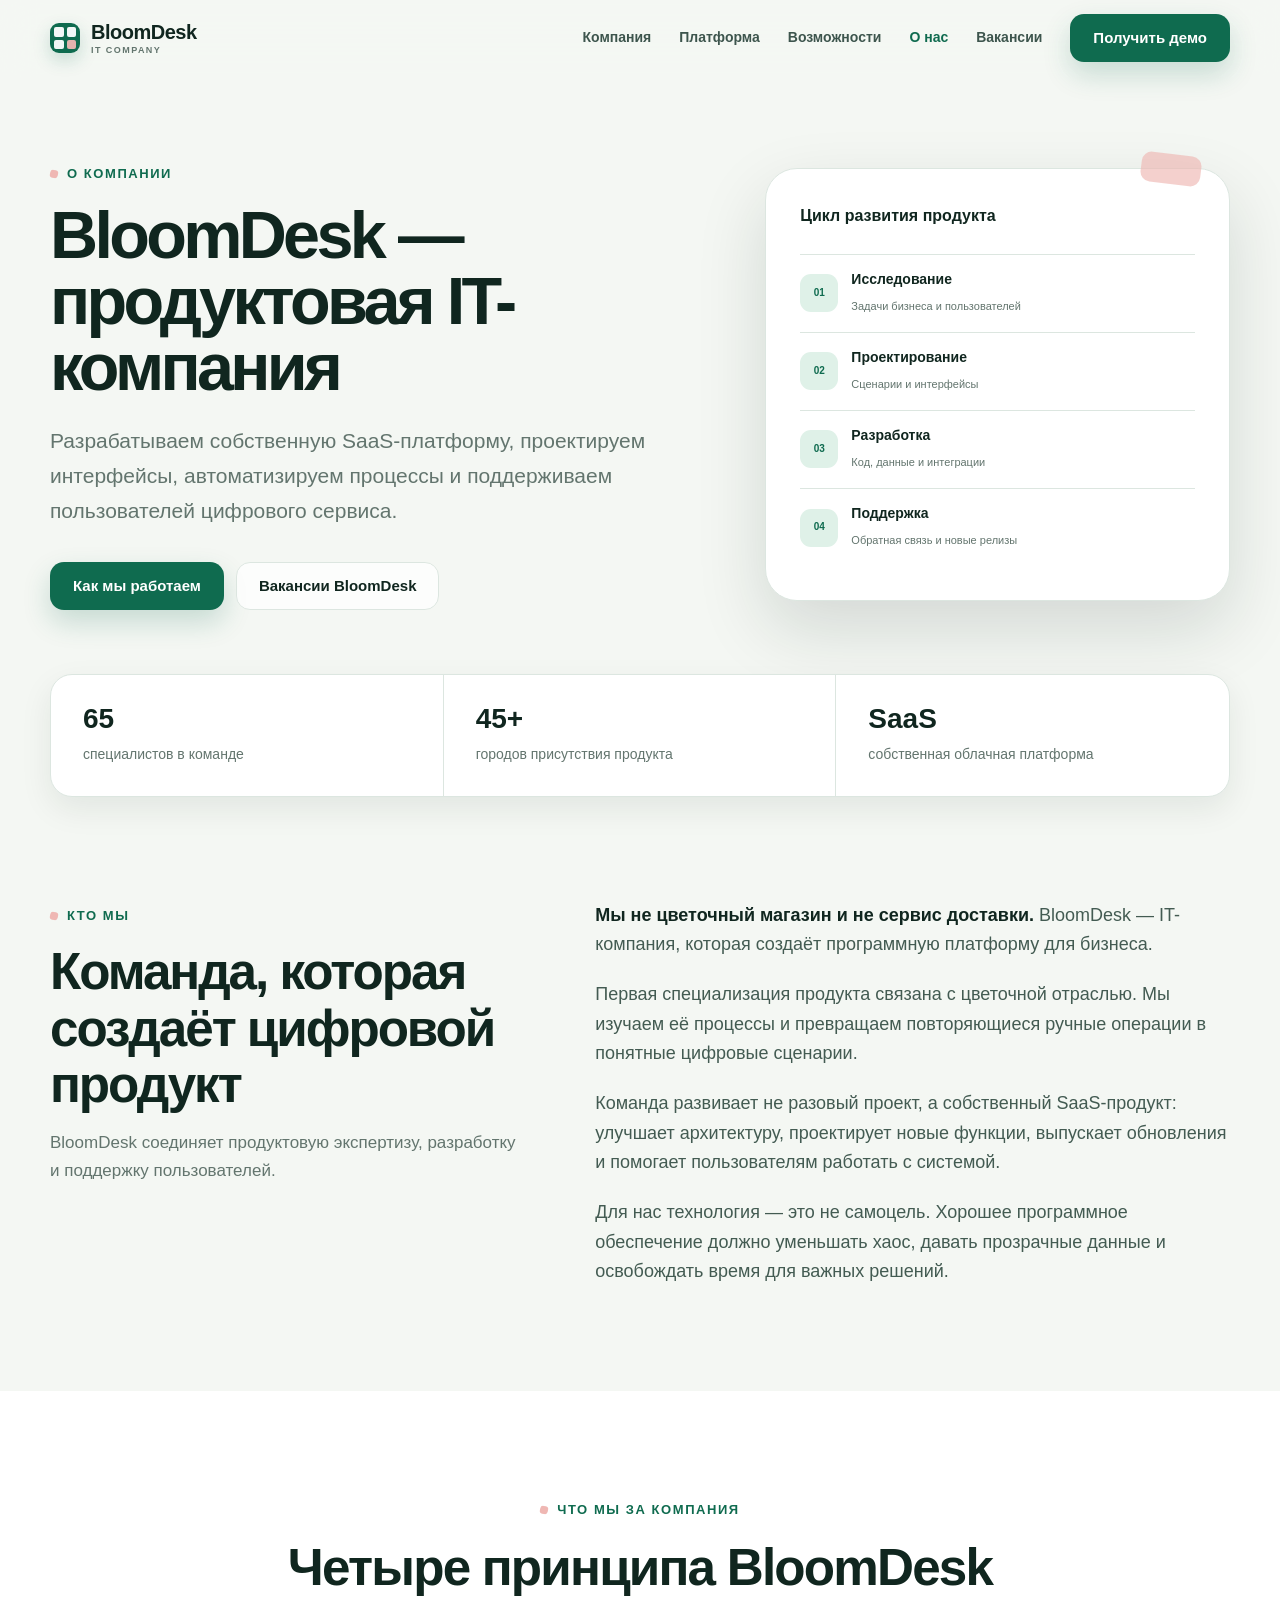
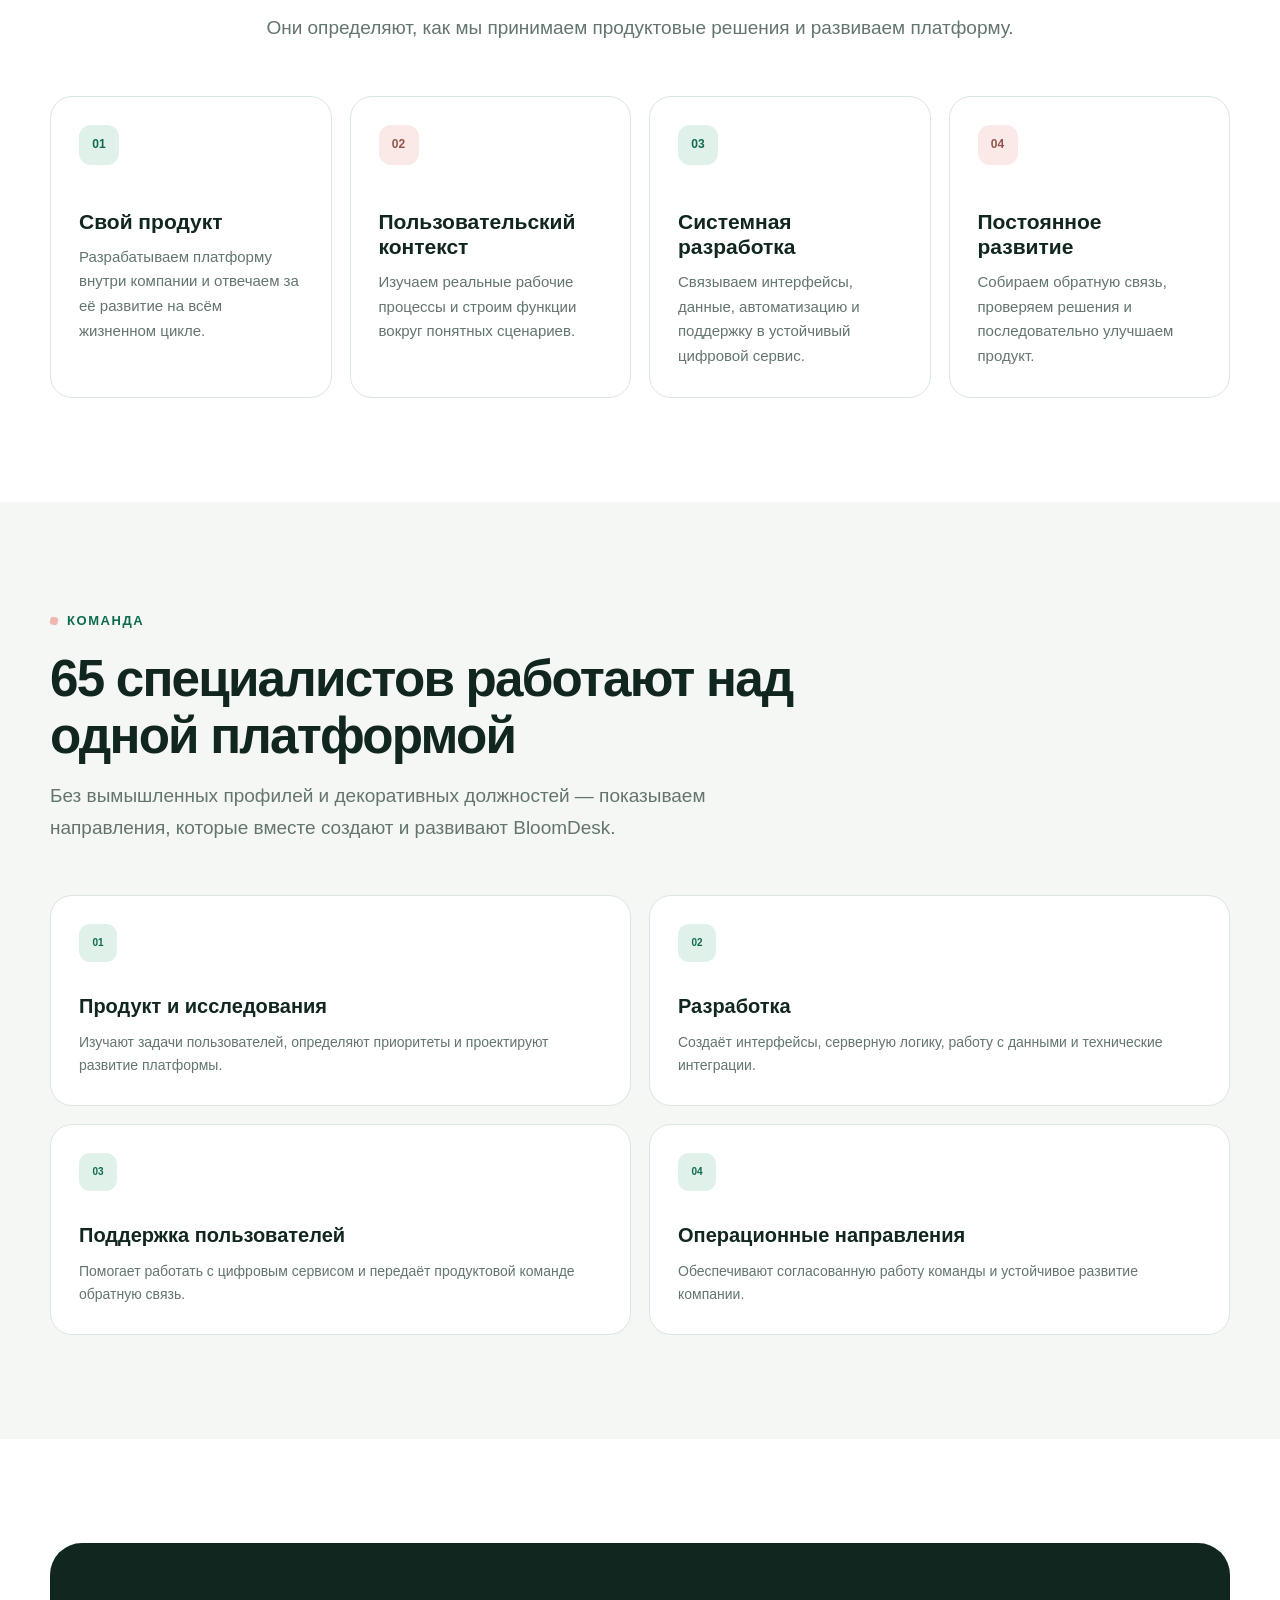
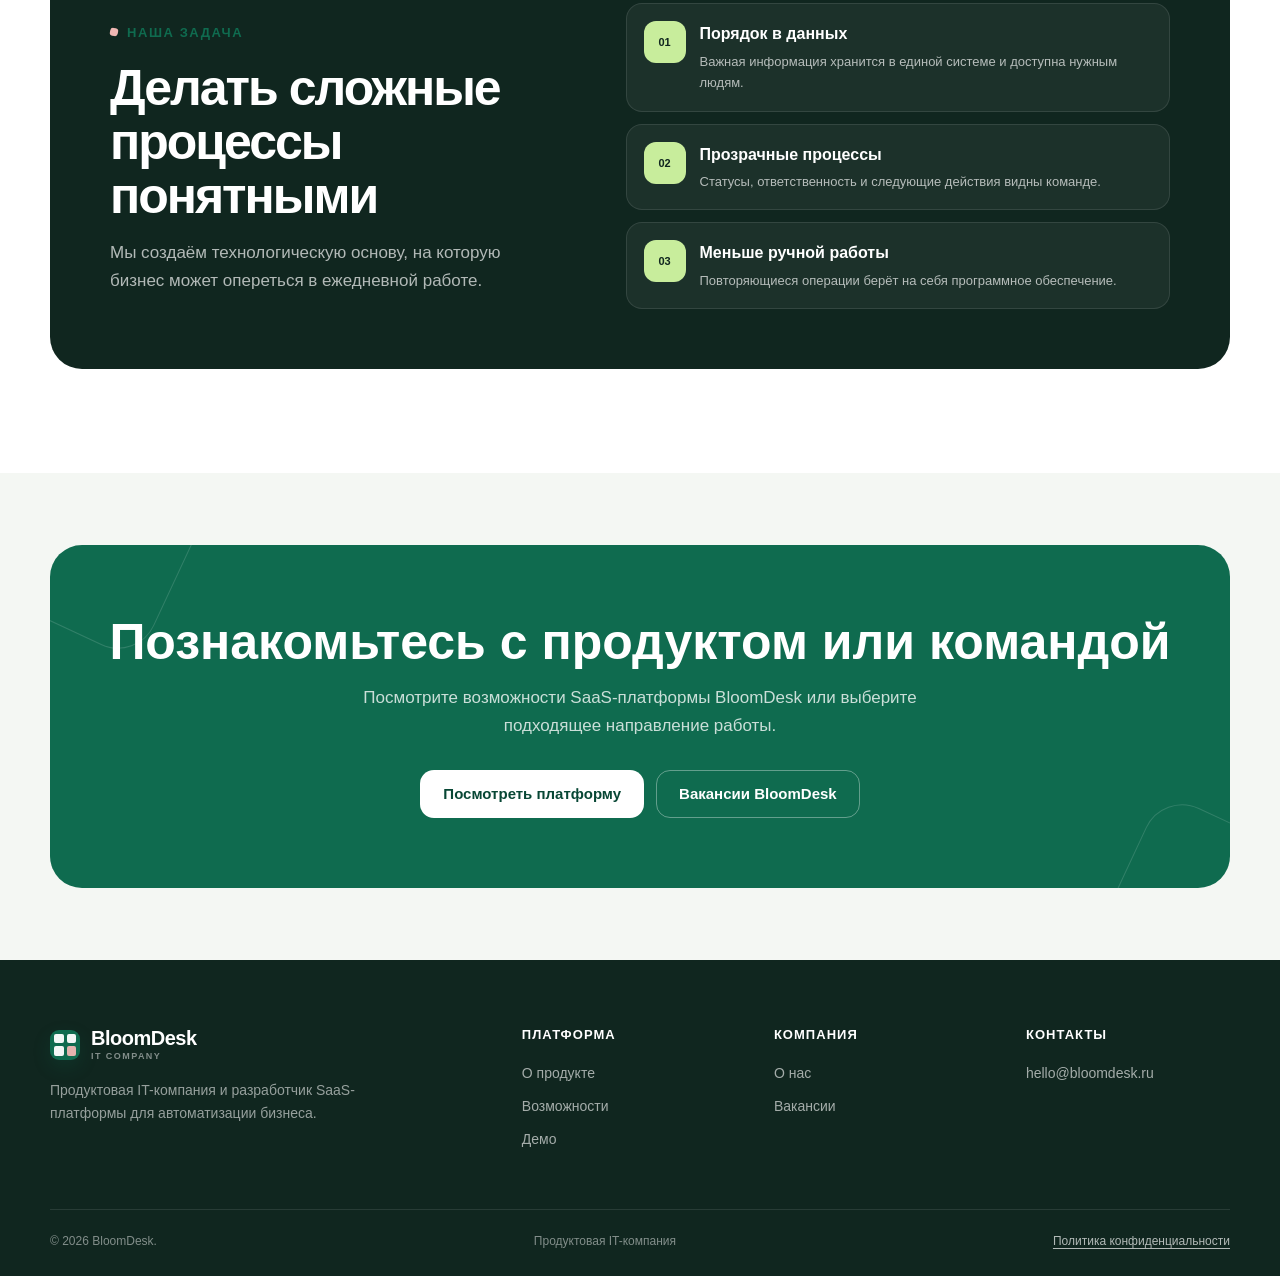
==== commit 32209da8: "Update candidate data policy and remove LLC name" ====
--- a/about.html
+++ b/about.html
@@ -13,9 +13,9 @@
   <meta property="og:image" content="https://bloomdesk.ru/og-image.png">
   <meta name="twitter:card" content="summary_large_image">
   <link rel="canonical" href="https://bloomdesk.ru/about.html">
-  <link rel="icon" type="image/png" href="favicon.png?v=20260924">
-  <link rel="stylesheet" href="styles.css?v=20260924">
-  <script src="script.js?v=20260924" defer></script>
+  <link rel="icon" type="image/png" href="favicon.png?v=20260924b">
+  <link rel="stylesheet" href="styles.css?v=20260924b">
+  <script src="script.js?v=20260924b" defer></script>
   <title>О компании BloomDesk — продуктовая IT-команда</title>
 </head>
 <body>
@@ -175,7 +175,7 @@
         <div class="footer-column"><h2>Компания</h2><a href="about.html">О нас</a><a href="careers.html">Вакансии</a></div>
         <div class="footer-column"><h2>Контакты</h2><a href="mailto:hello@bloomdesk.ru">hello@bloomdesk.ru</a></div>
       </div>
-      <div class="footer-bottom"><span>© <span data-year>2026</span> BloomDesk. ООО «БлумДеск».</span><span>Продуктовая IT-компания</span><a href="privacy.html">Политика конфиденциальности</a></div>
+      <div class="footer-bottom"><span>© <span data-year>2026</span> BloomDesk.</span><span>Продуктовая IT-компания</span><a href="privacy.html">Политика конфиденциальности</a></div>
     </div>
   </footer>
 </body>
--- a/styles.css
+++ b/styles.css
@@ -1315,6 +1315,13 @@
   line-height: 1.65;
 }
 
+.job-context a {
+  color: var(--primary);
+  font-weight: 750;
+  text-decoration: underline;
+  text-underline-offset: 3px;
+}
+
 .conditions-grid {
   display: grid;
   grid-template-columns: repeat(4, 1fr);
@@ -2261,6 +2268,13 @@
   font-size: 14px;
 }
 
+.transparency-note a {
+  color: #fff;
+  font-weight: 750;
+  text-decoration: underline;
+  text-underline-offset: 3px;
+}
+
 .application-panel--orders {
   background: var(--ink);
 }
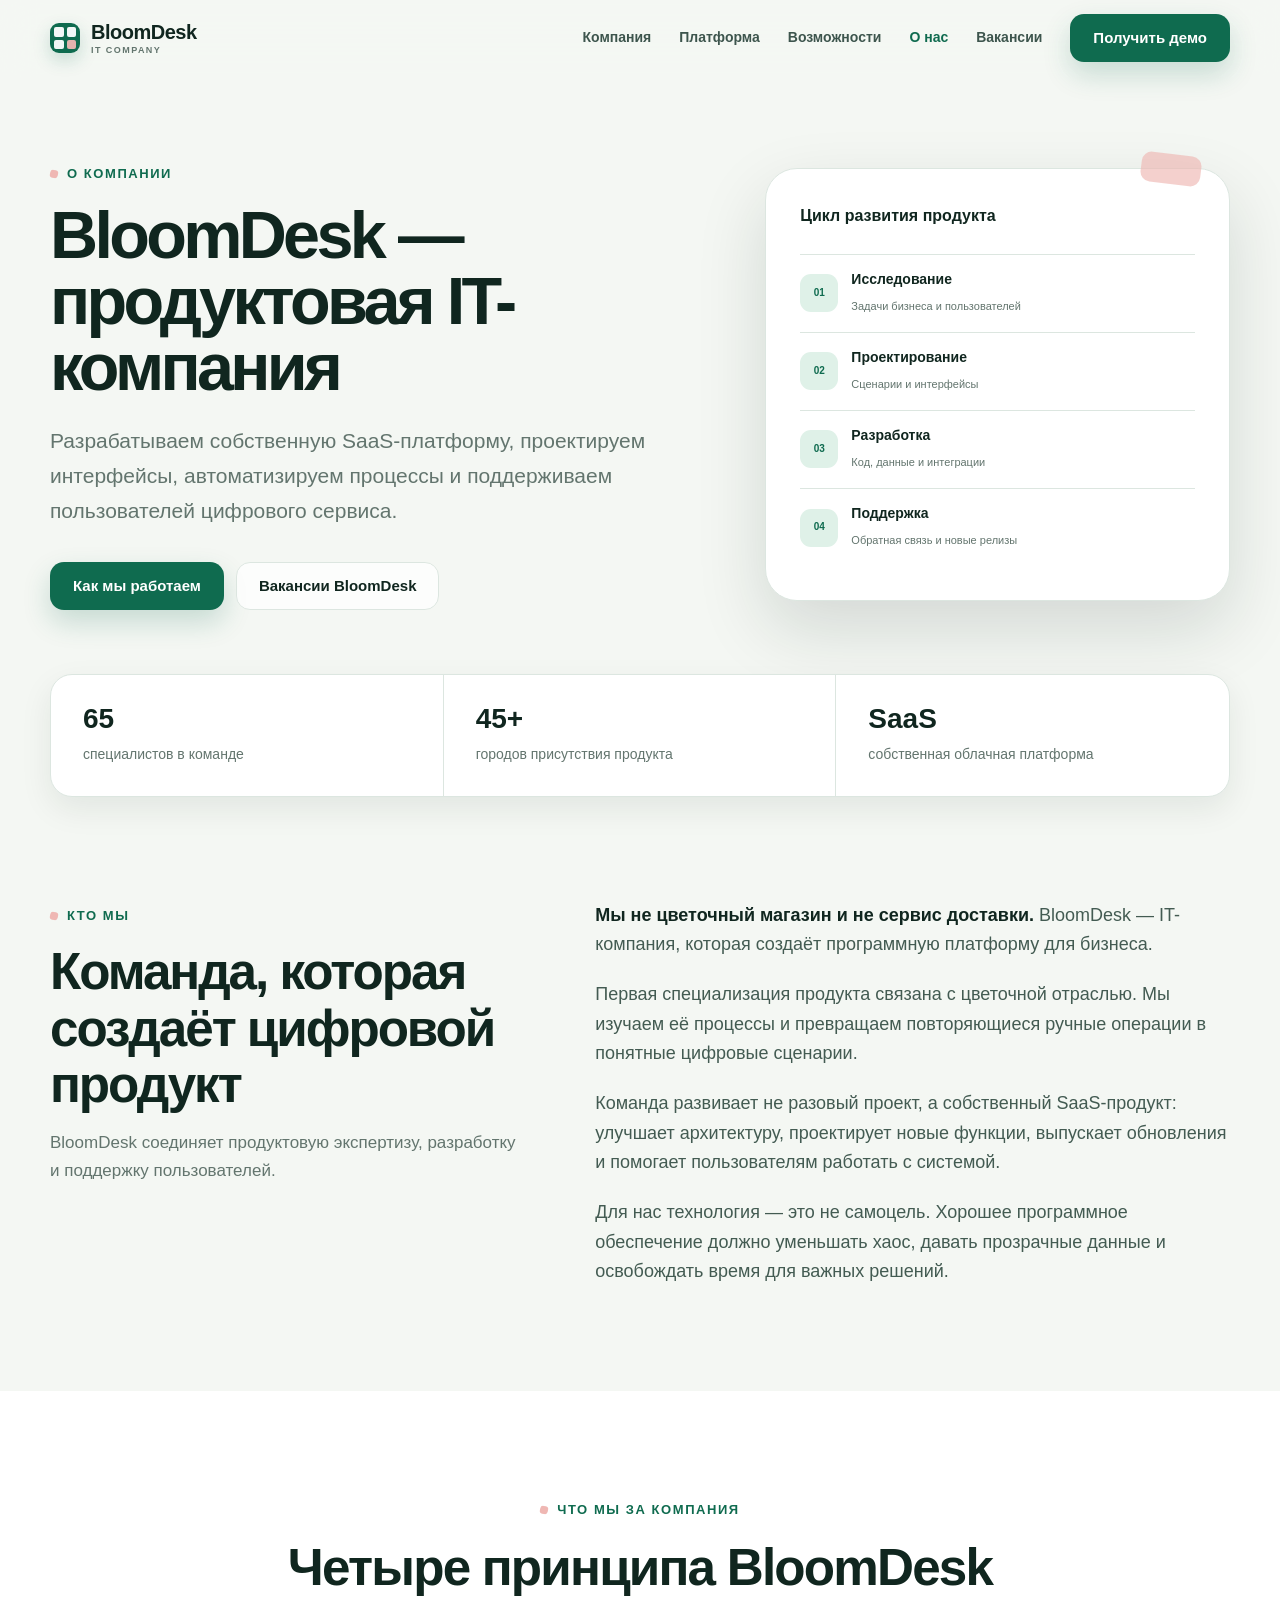
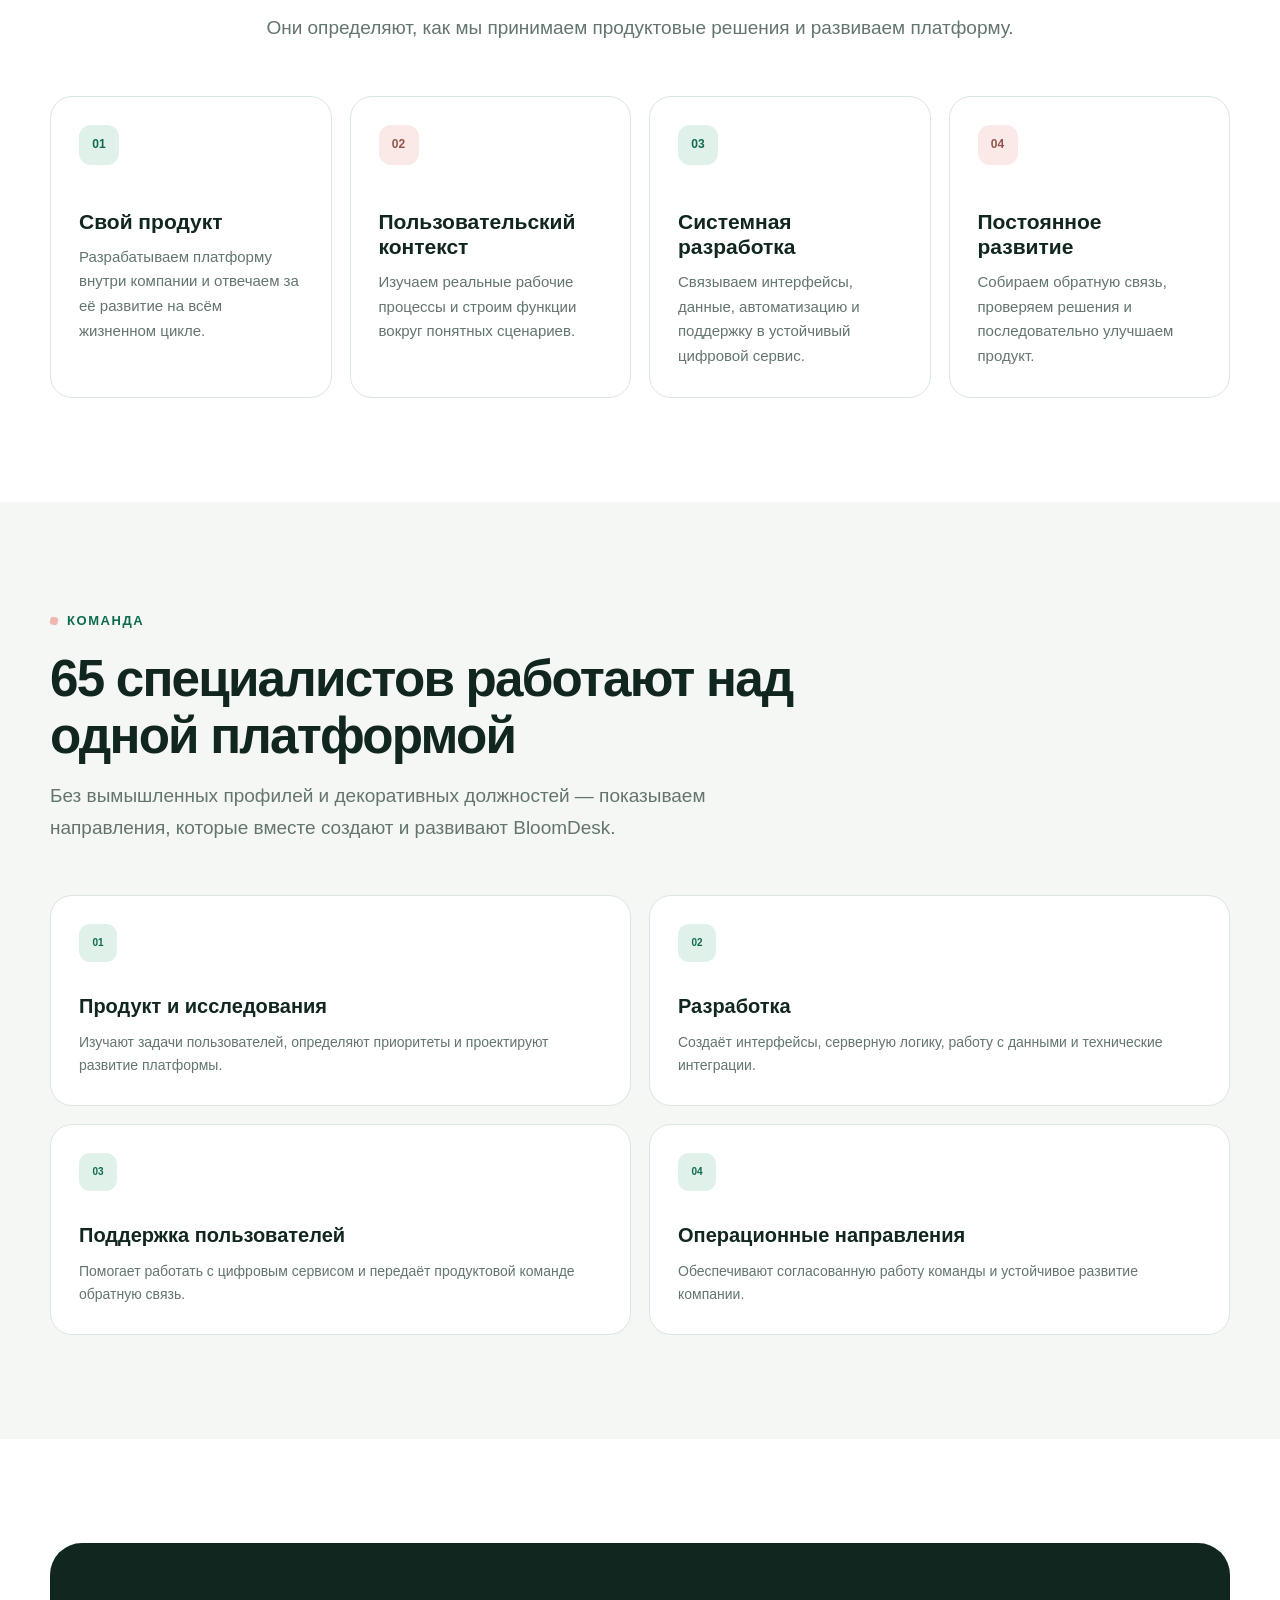
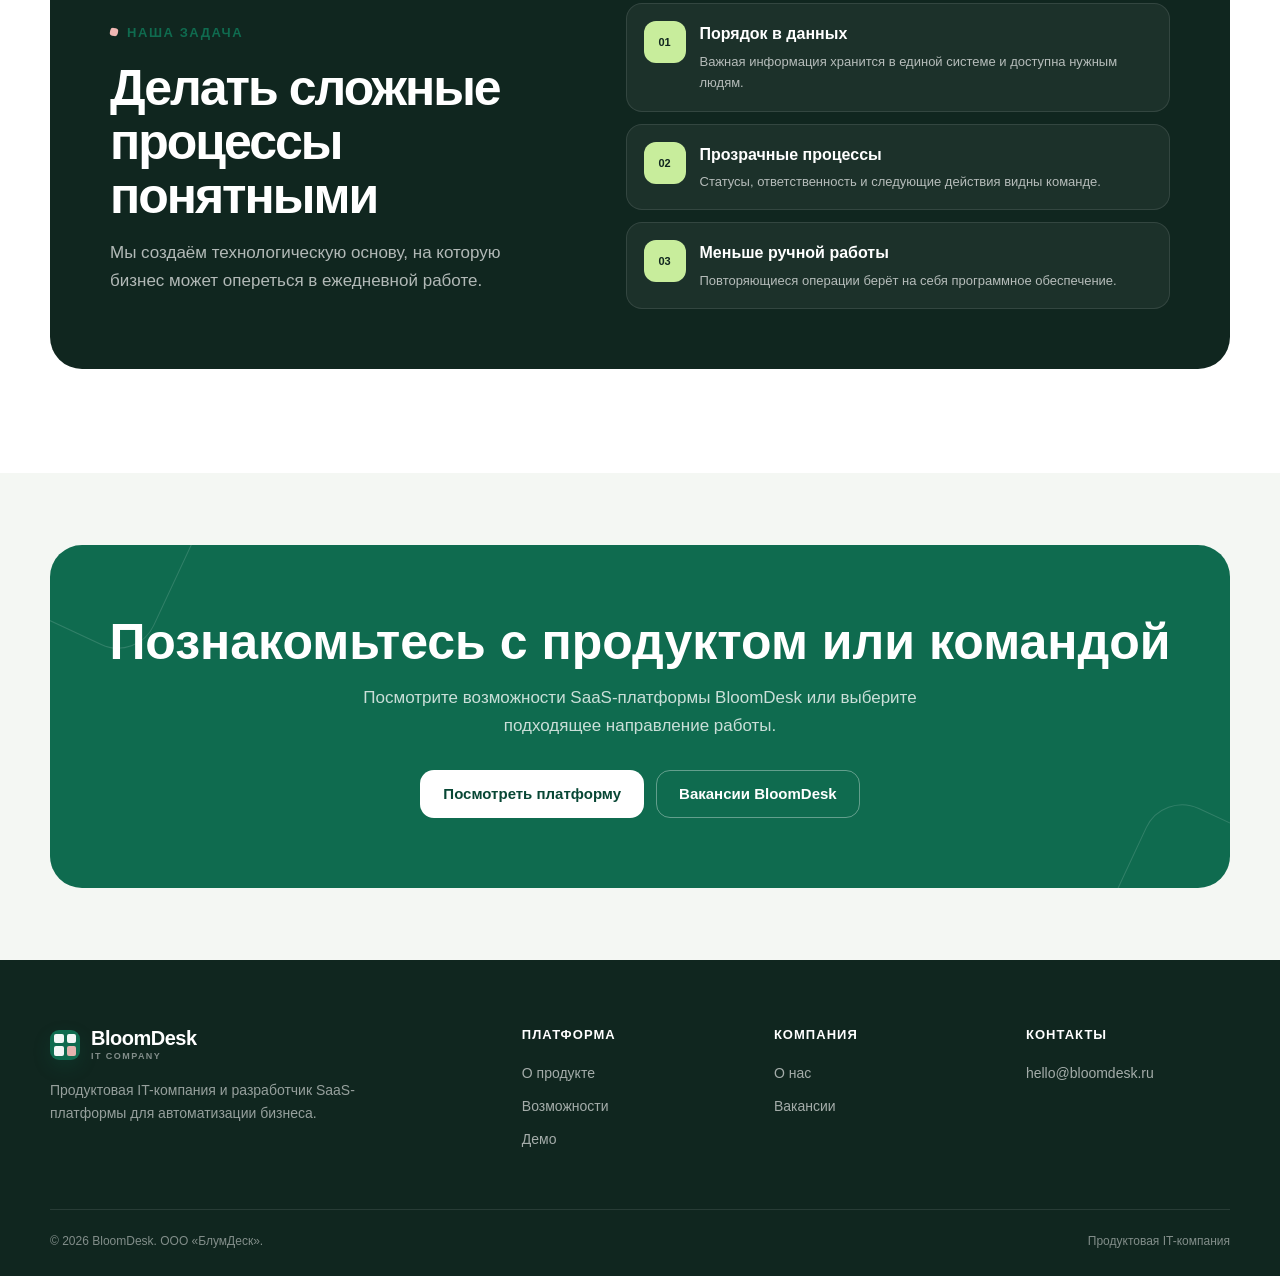
==== commit 550dc5ff: "Update coordinator pay and contact details" ====
--- a/about.html
+++ b/about.html
@@ -1,182 +1,182 @@
-<!DOCTYPE html>
-<html lang="ru">
-<head>
-  <meta charset="UTF-8">
-  <meta name="viewport" content="width=device-width, initial-scale=1.0">
-  <meta name="theme-color" content="#0f6b4f">
-  <meta name="description" content="BloomDesk — продуктовая IT-компания и команда из 65 специалистов. Создаём собственную SaaS-платформу для автоматизации бизнес-процессов.">
-  <meta property="og:title" content="О компании BloomDesk — продуктовая IT-команда">
-  <meta property="og:description" content="Проектируем интерфейсы, разрабатываем программное обеспечение, развиваем платформу и поддерживаем пользователей цифрового сервиса.">
-  <meta property="og:type" content="website">
-  <meta property="og:site_name" content="BloomDesk">
-  <meta property="og:url" content="https://bloomdesk.ru/about.html">
-  <meta property="og:image" content="https://bloomdesk.ru/og-image.png">
-  <meta name="twitter:card" content="summary_large_image">
-  <link rel="canonical" href="https://bloomdesk.ru/about.html">
-  <link rel="icon" type="image/png" href="favicon.png?v=20260924b">
-  <link rel="stylesheet" href="styles.css?v=20260924b">
-  <script src="script.js?v=20260924b" defer></script>
-  <title>О компании BloomDesk — продуктовая IT-команда</title>
-</head>
-<body>
-  <a class="skip-link" href="#main">Перейти к содержанию</a>
-
-  <header class="site-header" data-header>
-    <div class="container header-inner">
-      <a class="brand" href="index.html" aria-label="BloomDesk — главная">
-        <span class="brand-mark" aria-hidden="true"><i></i><i></i><i></i><i></i></span>
-        <span class="brand-copy">BloomDesk<small>IT company</small></span>
-      </a>
-      <nav class="desktop-nav" aria-label="Основная навигация">
-        <a href="index.html#company">Компания</a>
-        <a href="index.html#platform">Платформа</a>
-        <a href="index.html#capabilities">Возможности</a>
-        <a href="about.html" aria-current="page">О нас</a>
+<!DOCTYPE html>
+<html lang="ru">
+<head>
+  <meta charset="UTF-8">
+  <meta name="viewport" content="width=device-width, initial-scale=1.0">
+  <meta name="theme-color" content="#0f6b4f">
+  <meta name="description" content="BloomDesk — продуктовая IT-компания и команда из 65 специалистов. Создаём собственную SaaS-платформу для автоматизации бизнес-процессов.">
+  <meta property="og:title" content="О компании BloomDesk — продуктовая IT-команда">
+  <meta property="og:description" content="Проектируем интерфейсы, разрабатываем программное обеспечение, развиваем платформу и поддерживаем пользователей цифрового сервиса.">
+  <meta property="og:type" content="website">
+  <meta property="og:site_name" content="BloomDesk">
+  <meta property="og:url" content="https://bloomdesk.ru/about.html">
+  <meta property="og:image" content="https://bloomdesk.ru/og-image.png">
+  <meta name="twitter:card" content="summary_large_image">
+  <link rel="canonical" href="https://bloomdesk.ru/about.html">
+  <link rel="icon" type="image/png" href="favicon.png?v=20260930">
+  <link rel="stylesheet" href="styles.css?v=20260930">
+  <script src="script.js?v=20260930" defer></script>
+  <title>О компании BloomDesk — продуктовая IT-команда</title>
+</head>
+<body>
+  <a class="skip-link" href="#main">Перейти к содержанию</a>
+
+  <header class="site-header" data-header>
+    <div class="container header-inner">
+      <a class="brand" href="index.html" aria-label="BloomDesk — главная">
+        <span class="brand-mark" aria-hidden="true"><i></i><i></i><i></i><i></i></span>
+        <span class="brand-copy">BloomDesk<small>IT company</small></span>
+      </a>
+      <nav class="desktop-nav" aria-label="Основная навигация">
+        <a href="index.html#company">Компания</a>
+        <a href="index.html#platform">Платформа</a>
+        <a href="index.html#capabilities">Возможности</a>
+        <a href="about.html" aria-current="page">О нас</a>
         <a href="careers.html">Вакансии</a>
-        <a class="button button--primary" href="mailto:hello@bloomdesk.ru?subject=Демо%20BloomDesk">Получить демо</a>
-      </nav>
-      <button class="menu-button" type="button" aria-label="Открыть меню" aria-expanded="false" aria-controls="mobile-nav" data-menu-button>
-        <span class="menu-lines" aria-hidden="true"><span></span><span></span><span></span></span>
-      </button>
-    </div>
-  </header>
-
-  <nav class="mobile-nav" id="mobile-nav" aria-label="Мобильная навигация" data-mobile-nav hidden>
-    <a href="index.html#company">Компания</a>
-    <a href="index.html#platform">Платформа</a>
-    <a href="index.html#capabilities">Возможности</a>
-    <a href="about.html" aria-current="page">О нас</a>
+        <a class="button button--primary" href="mailto:hello@bloomdesk.ru?subject=Демо%20BloomDesk">Получить демо</a>
+      </nav>
+      <button class="menu-button" type="button" aria-label="Открыть меню" aria-expanded="false" aria-controls="mobile-nav" data-menu-button>
+        <span class="menu-lines" aria-hidden="true"><span></span><span></span><span></span></span>
+      </button>
+    </div>
+  </header>
+
+  <nav class="mobile-nav" id="mobile-nav" aria-label="Мобильная навигация" data-mobile-nav hidden>
+    <a href="index.html#company">Компания</a>
+    <a href="index.html#platform">Платформа</a>
+    <a href="index.html#capabilities">Возможности</a>
+    <a href="about.html" aria-current="page">О нас</a>
     <a href="careers.html">Вакансии</a>
-    <a class="button button--primary" href="mailto:hello@bloomdesk.ru?subject=Демо%20BloomDesk">Получить демо</a>
-  </nav>
-
-  <main id="main">
-    <section class="page-hero">
-      <div class="container page-hero-grid">
-        <div class="page-hero-copy reveal">
-          <div class="eyebrow">О компании</div>
-          <h1>BloomDesk — продуктовая IT-компания</h1>
-          <p>Разрабатываем собственную SaaS-платформу, проектируем интерфейсы, автоматизируем процессы и поддерживаем пользователей цифрового сервиса.</p>
-          <div class="hero-actions">
-            <a class="button button--primary" href="#story">Как мы работаем</a>
+    <a class="button button--primary" href="mailto:hello@bloomdesk.ru?subject=Демо%20BloomDesk">Получить демо</a>
+  </nav>
+
+  <main id="main">
+    <section class="page-hero">
+      <div class="container page-hero-grid">
+        <div class="page-hero-copy reveal">
+          <div class="eyebrow">О компании</div>
+          <h1>BloomDesk — продуктовая IT-компания</h1>
+          <p>Разрабатываем собственную SaaS-платформу, проектируем интерфейсы, автоматизируем процессы и поддерживаем пользователей цифрового сервиса.</p>
+          <div class="hero-actions">
+            <a class="button button--primary" href="#story">Как мы работаем</a>
             <a class="button button--secondary" href="careers.html">Вакансии BloomDesk</a>
-          </div>
-        </div>
-        <div class="company-map reveal reveal--delay" aria-label="Цикл создания продукта BloomDesk">
-          <strong>Цикл развития продукта</strong>
-          <div class="map-step"><span>01</span><div><b>Исследование</b><small>Задачи бизнеса и пользователей</small></div></div>
-          <div class="map-step"><span>02</span><div><b>Проектирование</b><small>Сценарии и интерфейсы</small></div></div>
-          <div class="map-step"><span>03</span><div><b>Разработка</b><small>Код, данные и интеграции</small></div></div>
-          <div class="map-step"><span>04</span><div><b>Поддержка</b><small>Обратная связь и новые релизы</small></div></div>
-        </div>
-      </div>
-    </section>
-
-    <section class="trust-strip" aria-label="BloomDesk в цифрах">
-      <div class="container">
-        <div class="trust-grid">
-          <div class="trust-item"><strong>65</strong><span>специалистов в команде</span></div>
-          <div class="trust-item"><strong>45+</strong><span>городов присутствия продукта</span></div>
-          <div class="trust-item"><strong>SaaS</strong><span>собственная облачная платформа</span></div>
-        </div>
-      </div>
-    </section>
-
-    <section class="section" id="story">
-      <div class="container story-grid">
-        <div class="sticky-title">
-          <div class="eyebrow">Кто мы</div>
-          <h2>Команда, которая создаёт цифровой продукт</h2>
-          <p>BloomDesk соединяет продуктовую экспертизу, разработку и поддержку пользователей.</p>
-        </div>
-        <div class="story-copy">
-          <p><strong>Мы не цветочный магазин и не сервис доставки.</strong> BloomDesk — IT-компания, которая создаёт программную платформу для бизнеса.</p>
-          <p>Первая специализация продукта связана с цветочной отраслью. Мы изучаем её процессы и превращаем повторяющиеся ручные операции в понятные цифровые сценарии.</p>
-          <p>Команда развивает не разовый проект, а собственный SaaS-продукт: улучшает архитектуру, проектирует новые функции, выпускает обновления и помогает пользователям работать с системой.</p>
-          <p>Для нас технология — это не самоцель. Хорошее программное обеспечение должно уменьшать хаос, давать прозрачные данные и освобождать время для важных решений.</p>
-        </div>
-      </div>
-    </section>
-
-    <section class="section section--surface">
-      <div class="container">
-        <div class="section-heading section-heading--center">
-          <div class="eyebrow">Что мы за компания</div>
-          <h2>Четыре принципа BloomDesk</h2>
-          <p>Они определяют, как мы принимаем продуктовые решения и развиваем платформу.</p>
-        </div>
-        <div class="card-grid">
-          <article class="info-card"><span class="card-index">01</span><h3>Свой продукт</h3><p>Разрабатываем платформу внутри компании и отвечаем за её развитие на всём жизненном цикле.</p></article>
-          <article class="info-card"><span class="card-index">02</span><h3>Пользовательский контекст</h3><p>Изучаем реальные рабочие процессы и строим функции вокруг понятных сценариев.</p></article>
-          <article class="info-card"><span class="card-index">03</span><h3>Системная разработка</h3><p>Связываем интерфейсы, данные, автоматизацию и поддержку в устойчивый цифровой сервис.</p></article>
-          <article class="info-card"><span class="card-index">04</span><h3>Постоянное развитие</h3><p>Собираем обратную связь, проверяем решения и последовательно улучшаем продукт.</p></article>
-        </div>
-      </div>
-    </section>
-
-    <section class="section">
-      <div class="container">
-        <div class="section-heading">
-          <div class="eyebrow">Команда</div>
-          <h2>65 специалистов работают над одной платформой</h2>
-          <p>Без вымышленных профилей и декоративных должностей — показываем направления, которые вместе создают и развивают BloomDesk.</p>
-        </div>
-        <div class="team-grid">
-          <article class="team-area"><span>01</span><h3>Продукт и исследования</h3><p>Изучают задачи пользователей, определяют приоритеты и проектируют развитие платформы.</p></article>
-          <article class="team-area"><span>02</span><h3>Разработка</h3><p>Создаёт интерфейсы, серверную логику, работу с данными и технические интеграции.</p></article>
-          <article class="team-area"><span>03</span><h3>Поддержка пользователей</h3><p>Помогает работать с цифровым сервисом и передаёт продуктовой команде обратную связь.</p></article>
-          <article class="team-area"><span>04</span><h3>Операционные направления</h3><p>Обеспечивают согласованную работу команды и устойчивое развитие компании.</p></article>
-        </div>
-      </div>
-    </section>
-
-    <section class="section section--surface">
-      <div class="container">
-        <div class="process-band">
-          <div>
-            <div class="eyebrow">Наша задача</div>
-            <h2>Делать сложные процессы понятными</h2>
-            <p>Мы создаём технологическую основу, на которую бизнес может опереться в ежедневной работе.</p>
-          </div>
-          <div class="process-list">
-            <article class="process-item"><span>01</span><div><h3>Порядок в данных</h3><p>Важная информация хранится в единой системе и доступна нужным людям.</p></div></article>
-            <article class="process-item"><span>02</span><div><h3>Прозрачные процессы</h3><p>Статусы, ответственность и следующие действия видны команде.</p></div></article>
-            <article class="process-item"><span>03</span><div><h3>Меньше ручной работы</h3><p>Повторяющиеся операции берёт на себя программное обеспечение.</p></div></article>
-          </div>
-        </div>
-      </div>
-    </section>
-
-    <section class="section section--tight">
-      <div class="container">
-        <div class="cta-panel">
-          <h2>Познакомьтесь с продуктом или командой</h2>
+          </div>
+        </div>
+        <div class="company-map reveal reveal--delay" aria-label="Цикл создания продукта BloomDesk">
+          <strong>Цикл развития продукта</strong>
+          <div class="map-step"><span>01</span><div><b>Исследование</b><small>Задачи бизнеса и пользователей</small></div></div>
+          <div class="map-step"><span>02</span><div><b>Проектирование</b><small>Сценарии и интерфейсы</small></div></div>
+          <div class="map-step"><span>03</span><div><b>Разработка</b><small>Код, данные и интеграции</small></div></div>
+          <div class="map-step"><span>04</span><div><b>Поддержка</b><small>Обратная связь и новые релизы</small></div></div>
+        </div>
+      </div>
+    </section>
+
+    <section class="trust-strip" aria-label="BloomDesk в цифрах">
+      <div class="container">
+        <div class="trust-grid">
+          <div class="trust-item"><strong>65</strong><span>специалистов в команде</span></div>
+          <div class="trust-item"><strong>45+</strong><span>городов присутствия продукта</span></div>
+          <div class="trust-item"><strong>SaaS</strong><span>собственная облачная платформа</span></div>
+        </div>
+      </div>
+    </section>
+
+    <section class="section" id="story">
+      <div class="container story-grid">
+        <div class="sticky-title">
+          <div class="eyebrow">Кто мы</div>
+          <h2>Команда, которая создаёт цифровой продукт</h2>
+          <p>BloomDesk соединяет продуктовую экспертизу, разработку и поддержку пользователей.</p>
+        </div>
+        <div class="story-copy">
+          <p><strong>Мы не цветочный магазин и не сервис доставки.</strong> BloomDesk — IT-компания, которая создаёт программную платформу для бизнеса.</p>
+          <p>Первая специализация продукта связана с цветочной отраслью. Мы изучаем её процессы и превращаем повторяющиеся ручные операции в понятные цифровые сценарии.</p>
+          <p>Команда развивает не разовый проект, а собственный SaaS-продукт: улучшает архитектуру, проектирует новые функции, выпускает обновления и помогает пользователям работать с системой.</p>
+          <p>Для нас технология — это не самоцель. Хорошее программное обеспечение должно уменьшать хаос, давать прозрачные данные и освобождать время для важных решений.</p>
+        </div>
+      </div>
+    </section>
+
+    <section class="section section--surface">
+      <div class="container">
+        <div class="section-heading section-heading--center">
+          <div class="eyebrow">Что мы за компания</div>
+          <h2>Четыре принципа BloomDesk</h2>
+          <p>Они определяют, как мы принимаем продуктовые решения и развиваем платформу.</p>
+        </div>
+        <div class="card-grid">
+          <article class="info-card"><span class="card-index">01</span><h3>Свой продукт</h3><p>Разрабатываем платформу внутри компании и отвечаем за её развитие на всём жизненном цикле.</p></article>
+          <article class="info-card"><span class="card-index">02</span><h3>Пользовательский контекст</h3><p>Изучаем реальные рабочие процессы и строим функции вокруг понятных сценариев.</p></article>
+          <article class="info-card"><span class="card-index">03</span><h3>Системная разработка</h3><p>Связываем интерфейсы, данные, автоматизацию и поддержку в устойчивый цифровой сервис.</p></article>
+          <article class="info-card"><span class="card-index">04</span><h3>Постоянное развитие</h3><p>Собираем обратную связь, проверяем решения и последовательно улучшаем продукт.</p></article>
+        </div>
+      </div>
+    </section>
+
+    <section class="section">
+      <div class="container">
+        <div class="section-heading">
+          <div class="eyebrow">Команда</div>
+          <h2>65 специалистов работают над одной платформой</h2>
+          <p>Без вымышленных профилей и декоративных должностей — показываем направления, которые вместе создают и развивают BloomDesk.</p>
+        </div>
+        <div class="team-grid">
+          <article class="team-area"><span>01</span><h3>Продукт и исследования</h3><p>Изучают задачи пользователей, определяют приоритеты и проектируют развитие платформы.</p></article>
+          <article class="team-area"><span>02</span><h3>Разработка</h3><p>Создаёт интерфейсы, серверную логику, работу с данными и технические интеграции.</p></article>
+          <article class="team-area"><span>03</span><h3>Поддержка пользователей</h3><p>Помогает работать с цифровым сервисом и передаёт продуктовой команде обратную связь.</p></article>
+          <article class="team-area"><span>04</span><h3>Операционные направления</h3><p>Обеспечивают согласованную работу команды и устойчивое развитие компании.</p></article>
+        </div>
+      </div>
+    </section>
+
+    <section class="section section--surface">
+      <div class="container">
+        <div class="process-band">
+          <div>
+            <div class="eyebrow">Наша задача</div>
+            <h2>Делать сложные процессы понятными</h2>
+            <p>Мы создаём технологическую основу, на которую бизнес может опереться в ежедневной работе.</p>
+          </div>
+          <div class="process-list">
+            <article class="process-item"><span>01</span><div><h3>Порядок в данных</h3><p>Важная информация хранится в единой системе и доступна нужным людям.</p></div></article>
+            <article class="process-item"><span>02</span><div><h3>Прозрачные процессы</h3><p>Статусы, ответственность и следующие действия видны команде.</p></div></article>
+            <article class="process-item"><span>03</span><div><h3>Меньше ручной работы</h3><p>Повторяющиеся операции берёт на себя программное обеспечение.</p></div></article>
+          </div>
+        </div>
+      </div>
+    </section>
+
+    <section class="section section--tight">
+      <div class="container">
+        <div class="cta-panel">
+          <h2>Познакомьтесь с продуктом или командой</h2>
           <p>Посмотрите возможности SaaS-платформы BloomDesk или выберите подходящее направление работы.</p>
-          <div class="hero-actions">
-            <a class="button button--light" href="index.html#platform">Посмотреть платформу</a>
+          <div class="hero-actions">
+            <a class="button button--light" href="index.html#platform">Посмотреть платформу</a>
             <a class="button button--ghost-light" href="careers.html">Вакансии BloomDesk</a>
-          </div>
-        </div>
-      </div>
-    </section>
-  </main>
-
-  <footer class="site-footer" id="footer">
-    <div class="container">
-      <div class="footer-grid">
-        <div class="footer-brand">
-          <a class="brand" href="index.html" aria-label="BloomDesk — главная">
-            <span class="brand-mark" aria-hidden="true"><i></i><i></i><i></i><i></i></span>
-            <span class="brand-copy">BloomDesk<small>IT company</small></span>
-          </a>
-          <p>Продуктовая IT-компания и разработчик SaaS-платформы для автоматизации бизнеса.</p>
-        </div>
-        <div class="footer-column"><h2>Платформа</h2><a href="index.html#platform">О продукте</a><a href="index.html#capabilities">Возможности</a><a href="index.html#demo">Демо</a></div>
+          </div>
+        </div>
+      </div>
+    </section>
+  </main>
+
+  <footer class="site-footer" id="footer">
+    <div class="container">
+      <div class="footer-grid">
+        <div class="footer-brand">
+          <a class="brand" href="index.html" aria-label="BloomDesk — главная">
+            <span class="brand-mark" aria-hidden="true"><i></i><i></i><i></i><i></i></span>
+            <span class="brand-copy">BloomDesk<small>IT company</small></span>
+          </a>
+          <p>Продуктовая IT-компания и разработчик SaaS-платформы для автоматизации бизнеса.</p>
+        </div>
+        <div class="footer-column"><h2>Платформа</h2><a href="index.html#platform">О продукте</a><a href="index.html#capabilities">Возможности</a><a href="index.html#demo">Демо</a></div>
         <div class="footer-column"><h2>Компания</h2><a href="about.html">О нас</a><a href="careers.html">Вакансии</a></div>
-        <div class="footer-column"><h2>Контакты</h2><a href="mailto:hello@bloomdesk.ru">hello@bloomdesk.ru</a></div>
-      </div>
-      <div class="footer-bottom"><span>© <span data-year>2026</span> BloomDesk.</span><span>Продуктовая IT-компания</span><a href="privacy.html">Политика конфиденциальности</a></div>
-    </div>
-  </footer>
-</body>
-</html>
+        <div class="footer-column"><h2>Контакты</h2><a href="mailto:hello@bloomdesk.ru">hello@bloomdesk.ru</a></div>
+      </div>
+      <div class="footer-bottom"><span>© <span data-year>2026</span> BloomDesk. ООО «БлумДеск».</span><span>Продуктовая IT-компания</span></div>
+    </div>
+  </footer>
+</body>
+</html>
--- a/styles.css
+++ b/styles.css
@@ -1,1468 +1,1461 @@
-:root {
-  --ink: #10261f;
-  --text: #1d3a31;
-  --muted: #63756e;
-  --primary: #0f6b4f;
-  --primary-dark: #084735;
-  --primary-soft: #dff1e8;
-  --accent: #efb7b3;
-  --accent-soft: #fae9e7;
-  --lime: #c8ed9c;
-  --background: #f4f7f3;
-  --surface: #ffffff;
-  --surface-muted: #edf3ef;
-  --line: #dce6e0;
-  --shadow-sm: 0 12px 32px rgba(16, 38, 31, 0.08);
-  --shadow-lg: 0 28px 70px rgba(16, 38, 31, 0.14);
-  --radius-sm: 14px;
-  --radius-md: 22px;
-  --radius-lg: 32px;
-  --transition: 180ms ease;
-}
-
-* {
-  box-sizing: border-box;
-  margin: 0;
-  padding: 0;
-}
-
-html {
-  scroll-behavior: smooth;
-  scroll-padding-top: 88px;
-}
-
-body {
-  min-width: 320px;
-  overflow-x: hidden;
-  background: var(--background);
-  color: var(--text);
-  font-family: Inter, "Segoe UI", Roboto, Helvetica, Arial, sans-serif;
-  font-size: 17px;
-  line-height: 1.65;
-  text-rendering: optimizeLegibility;
-}
-
-body.menu-open {
-  overflow: hidden;
-}
-
-img {
-  display: block;
-  max-width: 100%;
-}
-
-a {
-  color: inherit;
-  text-decoration: none;
-}
-
+:root {
+  --ink: #10261f;
+  --text: #1d3a31;
+  --muted: #63756e;
+  --primary: #0f6b4f;
+  --primary-dark: #084735;
+  --primary-soft: #dff1e8;
+  --accent: #efb7b3;
+  --accent-soft: #fae9e7;
+  --lime: #c8ed9c;
+  --background: #f4f7f3;
+  --surface: #ffffff;
+  --surface-muted: #edf3ef;
+  --line: #dce6e0;
+  --shadow-sm: 0 12px 32px rgba(16, 38, 31, 0.08);
+  --shadow-lg: 0 28px 70px rgba(16, 38, 31, 0.14);
+  --radius-sm: 14px;
+  --radius-md: 22px;
+  --radius-lg: 32px;
+  --transition: 180ms ease;
+}
+
+* {
+  box-sizing: border-box;
+  margin: 0;
+  padding: 0;
+}
+
+html {
+  scroll-behavior: smooth;
+  scroll-padding-top: 88px;
+}
+
+body {
+  min-width: 320px;
+  overflow-x: hidden;
+  background: var(--background);
+  color: var(--text);
+  font-family: Inter, "Segoe UI", Roboto, Helvetica, Arial, sans-serif;
+  font-size: 17px;
+  line-height: 1.65;
+  text-rendering: optimizeLegibility;
+}
+
+body.menu-open {
+  overflow: hidden;
+}
+
+img {
+  display: block;
+  max-width: 100%;
+}
+
+a {
+  color: inherit;
+  text-decoration: none;
+}
+
 button,
 input,
 select {
   color: inherit;
   font: inherit;
 }
-
-button {
-  border: 0;
-}
-
-ul {
-  list-style: none;
-}
-
-:focus-visible {
-  outline: 3px solid rgba(15, 107, 79, 0.35);
-  outline-offset: 4px;
-}
-
-.skip-link {
-  position: fixed;
-  top: 12px;
-  left: 12px;
-  z-index: 1000;
-  padding: 10px 16px;
-  transform: translateY(-160%);
-  border-radius: 10px;
-  background: var(--ink);
-  color: #fff;
-  font-weight: 700;
-}
-
-.skip-link:focus {
-  transform: translateY(0);
-}
-
-.container {
-  width: min(1180px, calc(100% - 48px));
-  margin-inline: auto;
-}
-
-.section {
-  padding: 104px 0;
-}
-
-.section--surface {
-  background: var(--surface);
-}
-
-.section--tight {
-  padding: 72px 0;
-}
-
-.eyebrow {
-  display: inline-flex;
-  align-items: center;
-  gap: 9px;
-  margin-bottom: 18px;
-  color: var(--primary);
-  font-size: 13px;
-  font-weight: 800;
-  letter-spacing: 0.12em;
-  text-transform: uppercase;
-}
-
-.eyebrow::before {
-  width: 8px;
-  height: 8px;
-  border-radius: 3px;
-  background: var(--accent);
-  content: "";
-  transform: rotate(12deg);
-}
-
-.section-heading {
-  max-width: 760px;
-  margin-bottom: 52px;
-}
-
-.section-heading--center {
-  margin-inline: auto;
-  text-align: center;
-}
-
-.section-heading h2 {
-  margin-bottom: 16px;
-  color: var(--ink);
-  font-size: clamp(32px, 4vw, 52px);
-  line-height: 1.12;
-  letter-spacing: -0.035em;
-}
-
-.section-heading p {
-  color: var(--muted);
-  font-size: 19px;
-  line-height: 1.65;
-}
-
-.site-header {
-  position: sticky;
-  top: 0;
-  z-index: 100;
-  border-bottom: 1px solid transparent;
-  background: rgba(244, 247, 243, 0.88);
-  backdrop-filter: blur(18px);
-  transition: border-color var(--transition), box-shadow var(--transition);
-}
-
-.site-header.is-scrolled {
-  border-color: rgba(16, 38, 31, 0.08);
-  box-shadow: 0 8px 28px rgba(16, 38, 31, 0.05);
-}
-
-.header-inner {
-  display: flex;
-  min-height: 76px;
-  align-items: center;
-  justify-content: space-between;
-  gap: 30px;
-}
-
-.brand {
-  display: inline-flex;
-  align-items: center;
-  gap: 11px;
-  color: var(--ink);
-  font-size: 20px;
-  font-weight: 850;
-  line-height: 1;
-  letter-spacing: -0.025em;
-}
-
-.brand-mark {
-  display: grid;
-  width: 30px;
-  height: 30px;
-  grid-template-columns: repeat(2, 1fr);
-  gap: 3px;
-  padding: 4px;
-  border-radius: 9px;
-  background: var(--primary);
-  box-shadow: 0 7px 18px rgba(15, 107, 79, 0.2);
-}
-
-.brand-mark i {
-  display: block;
-  border-radius: 2px;
-  background: #fff;
-  opacity: 0.95;
-}
-
-.brand-mark i:last-child {
-  background: var(--accent);
-}
-
-.brand-copy {
-  display: grid;
-  gap: 4px;
-}
-
-.brand-copy small {
-  color: var(--muted);
-  font-size: 9px;
-  font-weight: 800;
-  letter-spacing: 0.16em;
-  text-transform: uppercase;
-}
-
-.desktop-nav {
-  display: flex;
-  align-items: center;
-  gap: 28px;
-}
-
-.desktop-nav > a:not(.button) {
-  color: #3d554d;
-  font-size: 14px;
-  font-weight: 650;
-  transition: color var(--transition);
-}
-
-.desktop-nav > a:not(.button):hover,
-.desktop-nav > a[aria-current="page"] {
-  color: var(--primary);
-}
-
-.button {
-  display: inline-flex;
-  min-height: 48px;
-  align-items: center;
-  justify-content: center;
-  gap: 9px;
-  padding: 12px 22px;
-  border: 1px solid transparent;
-  border-radius: 14px;
-  cursor: pointer;
-  font-size: 15px;
-  font-weight: 800;
-  line-height: 1.2;
-  text-align: center;
-  transition: transform var(--transition), box-shadow var(--transition), background var(--transition), border-color var(--transition);
-}
-
-.button:hover {
-  transform: translateY(-2px);
-}
-
-.button--primary {
-  background: var(--primary);
-  box-shadow: 0 12px 28px rgba(15, 107, 79, 0.2);
-  color: #fff;
-}
-
-.button--primary:hover {
-  background: var(--primary-dark);
-}
-
-.button--secondary {
-  border-color: var(--line);
-  background: rgba(255, 255, 255, 0.72);
-  color: var(--ink);
-}
-
-.button--secondary:hover {
-  border-color: #b9cbc1;
-  box-shadow: var(--shadow-sm);
-}
-
-.button--light {
-  background: #fff;
-  color: var(--primary-dark);
-}
-
-.button--ghost-light {
-  border-color: rgba(255, 255, 255, 0.35);
-  color: #fff;
-}
-
-.menu-button {
-  display: none;
-  width: 46px;
-  height: 46px;
-  align-items: center;
-  justify-content: center;
-  border-radius: 13px;
-  background: var(--surface);
-  box-shadow: 0 8px 20px rgba(16, 38, 31, 0.08);
-  cursor: pointer;
-}
-
-.menu-lines {
-  display: grid;
-  width: 22px;
-  gap: 5px;
-}
-
-.menu-lines span {
-  height: 2px;
-  border-radius: 2px;
-  background: var(--ink);
-  transition: transform var(--transition), opacity var(--transition);
-}
-
-.menu-button[aria-expanded="true"] .menu-lines span:first-child {
-  transform: translateY(7px) rotate(45deg);
-}
-
-.menu-button[aria-expanded="true"] .menu-lines span:nth-child(2) {
-  opacity: 0;
-}
-
-.menu-button[aria-expanded="true"] .menu-lines span:last-child {
-  transform: translateY(-7px) rotate(-45deg);
-}
-
-.mobile-nav {
-  position: fixed;
-  inset: 76px 0 0;
-  z-index: 90;
-  display: grid;
-  align-content: start;
-  gap: 4px;
-  padding: 26px 24px;
-  background: rgba(244, 247, 243, 0.98);
-}
-
-.mobile-nav[hidden] {
-  display: none;
-}
-
-.mobile-nav a {
-  padding: 14px 12px;
-  border-radius: 12px;
-  color: var(--ink);
-  font-size: 18px;
-  font-weight: 750;
-}
-
-.mobile-nav a:hover {
-  background: var(--surface);
-}
-
-.mobile-nav .button {
-  margin-top: 12px;
-  color: #fff;
-}
-
-.hero {
-  position: relative;
-  overflow: hidden;
-  padding: 78px 0 88px;
-}
-
-.hero::before {
-  position: absolute;
-  top: -220px;
-  right: -180px;
-  width: 620px;
-  height: 620px;
-  border: 1px solid rgba(15, 107, 79, 0.1);
-  border-radius: 42%;
-  background: radial-gradient(circle at 40% 40%, rgba(200, 237, 156, 0.26), transparent 65%);
-  content: "";
-  transform: rotate(18deg);
-}
-
-.hero-grid {
-  position: relative;
-  z-index: 1;
-  display: grid;
-  grid-template-columns: minmax(0, 0.92fr) minmax(480px, 1.08fr);
-  align-items: center;
-  gap: 62px;
-}
-
-.hero-copy h1,
-.page-hero h1 {
-  max-width: 760px;
-  margin-bottom: 24px;
-  color: var(--ink);
-  font-size: clamp(46px, 5.8vw, 76px);
-  font-weight: 850;
-  line-height: 0.99;
-  letter-spacing: -0.055em;
-}
-
-.hero-copy > p,
-.page-hero-copy > p {
-  max-width: 660px;
-  color: var(--muted);
-  font-size: clamp(18px, 2vw, 21px);
-  line-height: 1.65;
-}
-
-.hero-actions {
-  display: flex;
-  flex-wrap: wrap;
-  gap: 12px;
-  margin-top: 34px;
-}
-
-.hero-points {
-  display: flex;
-  flex-wrap: wrap;
-  gap: 10px 20px;
-  margin-top: 30px;
-  color: #4b625a;
-  font-size: 14px;
-  font-weight: 700;
-}
-
-.hero-points span {
-  display: inline-flex;
-  align-items: center;
-  gap: 8px;
-}
-
-.hero-points span::before {
-  width: 7px;
-  height: 7px;
-  border-radius: 50%;
-  background: var(--primary);
-  content: "";
-}
-
-.product-window {
-  position: relative;
-  overflow: hidden;
-  border: 1px solid rgba(16, 38, 31, 0.1);
-  border-radius: 24px;
-  background: #f8faf8;
-  box-shadow: var(--shadow-lg);
-  transform: rotate(1deg);
-}
-
-.product-window::after {
-  position: absolute;
-  right: -36px;
-  bottom: -42px;
-  width: 130px;
-  height: 130px;
-  border-radius: 32px;
-  background: var(--accent);
-  content: "";
-  opacity: 0.24;
-  transform: rotate(24deg);
-}
-
-.window-bar {
-  display: flex;
-  height: 42px;
-  align-items: center;
-  gap: 7px;
-  padding: 0 16px;
-  border-bottom: 1px solid #e2e9e5;
-  background: #fff;
-}
-
-.window-bar span {
-  width: 8px;
-  height: 8px;
-  border-radius: 50%;
-  background: #cbd8d1;
-}
-
-.window-bar span:first-child {
-  background: var(--accent);
-}
-
-.window-address {
-  margin-left: 8px;
-  color: #84938d;
-  font-size: 10px;
-  font-weight: 700;
-  letter-spacing: 0.04em;
-}
-
-.app-shell {
-  display: grid;
-  min-height: 408px;
-  grid-template-columns: 120px 1fr;
-}
-
-.app-sidebar {
-  padding: 20px 14px;
-  background: var(--primary-dark);
-  color: rgba(255, 255, 255, 0.68);
-}
-
-.app-brand {
-  margin-bottom: 26px;
-  color: #fff;
-  font-size: 12px;
-  font-weight: 800;
-}
-
-.app-nav-item {
-  margin-bottom: 8px;
-  padding: 8px 9px;
-  border-radius: 8px;
-  font-size: 9px;
-  font-weight: 650;
-}
-
-.app-nav-item.is-active {
-  background: rgba(255, 255, 255, 0.12);
-  color: #fff;
-}
-
-.app-main {
-  min-width: 0;
-  padding: 22px;
-}
-
-.app-heading {
-  display: flex;
-  align-items: center;
-  justify-content: space-between;
-  gap: 10px;
-  margin-bottom: 18px;
-}
-
-.app-heading strong {
-  color: var(--ink);
-  font-size: 15px;
-}
-
-.app-heading span {
-  padding: 5px 8px;
-  border-radius: 7px;
-  background: var(--primary-soft);
-  color: var(--primary);
-  font-size: 8px;
-  font-weight: 800;
-}
-
-.metric-grid {
-  display: grid;
-  grid-template-columns: repeat(3, 1fr);
-  gap: 10px;
-  margin-bottom: 14px;
-}
-
-.metric-card {
-  padding: 12px;
-  border: 1px solid #e5ece8;
-  border-radius: 11px;
-  background: #fff;
-}
-
-.metric-card small {
-  display: block;
-  margin-bottom: 5px;
-  color: #84938d;
-  font-size: 7px;
-}
-
-.metric-card b {
-  color: var(--ink);
-  font-size: 15px;
-}
-
-.metric-card em {
-  display: block;
-  margin-top: 4px;
-  color: var(--primary);
-  font-size: 7px;
-  font-style: normal;
-  font-weight: 800;
-}
-
-.dashboard-grid {
-  display: grid;
-  grid-template-columns: 1.35fr 0.65fr;
-  gap: 12px;
-}
-
-.ui-panel {
-  min-width: 0;
-  padding: 14px;
-  border: 1px solid #e5ece8;
-  border-radius: 12px;
-  background: #fff;
-}
-
-.ui-panel-title {
-  display: flex;
-  align-items: center;
-  justify-content: space-between;
-  margin-bottom: 12px;
-  color: var(--ink);
-  font-size: 9px;
-  font-weight: 800;
-}
-
-.ui-status {
-  padding: 3px 6px;
-  border-radius: 999px;
-  background: var(--accent-soft);
-  color: #92564f;
-  font-size: 6px;
-}
-
-.order-row {
-  display: grid;
-  grid-template-columns: 0.75fr 1.2fr 0.7fr;
-  gap: 8px;
-  padding: 8px 0;
-  border-top: 1px solid #edf1ef;
-  color: #60716b;
-  font-size: 7px;
-}
-
-.order-row strong {
-  color: var(--ink);
-}
-
-.bar-chart {
-  display: flex;
-  height: 104px;
-  align-items: end;
-  gap: 7px;
-  padding-top: 10px;
-}
-
-.bar-chart i {
-  flex: 1;
-  min-height: 20px;
-  border-radius: 5px 5px 2px 2px;
-  background: var(--primary-soft);
-}
-
-.bar-chart i:nth-child(2),
-.bar-chart i:nth-child(5) {
-  background: var(--primary);
-}
-
-.mockup-caption {
-  position: absolute;
-  right: 18px;
-  bottom: 14px;
-  z-index: 2;
-  padding: 5px 9px;
-  border-radius: 999px;
-  background: rgba(255, 255, 255, 0.9);
-  color: #6d7d77;
-  font-size: 8px;
-  font-weight: 750;
-}
-
-.trust-strip {
-  position: relative;
-  z-index: 2;
-  margin-top: -28px;
-}
-
-.trust-grid {
-  display: grid;
-  grid-template-columns: repeat(3, 1fr);
-  overflow: hidden;
-  border: 1px solid var(--line);
-  border-radius: var(--radius-md);
-  background: var(--surface);
-  box-shadow: var(--shadow-sm);
-}
-
-.trust-item {
-  padding: 28px 32px;
-  border-right: 1px solid var(--line);
-}
-
-.trust-item:last-child {
-  border-right: 0;
-}
-
-.trust-item strong {
-  display: block;
-  margin-bottom: 4px;
-  color: var(--ink);
-  font-size: 28px;
-  line-height: 1.15;
-}
-
-.trust-item span {
-  color: var(--muted);
-  font-size: 14px;
-}
-
-.card-grid {
-  display: grid;
-  grid-template-columns: repeat(4, 1fr);
-  gap: 18px;
-}
-
-.info-card {
-  min-height: 250px;
-  padding: 28px;
-  border: 1px solid var(--line);
-  border-radius: var(--radius-md);
-  background: var(--surface);
-  transition: transform var(--transition), box-shadow var(--transition), border-color var(--transition);
-}
-
-.info-card:hover {
-  transform: translateY(-5px);
-  border-color: #c9d8d0;
-  box-shadow: var(--shadow-sm);
-}
-
-.card-index {
-  display: inline-flex;
-  width: 40px;
-  height: 40px;
-  align-items: center;
-  justify-content: center;
-  margin-bottom: 44px;
-  border-radius: 12px;
-  background: var(--primary-soft);
-  color: var(--primary);
-  font-size: 12px;
-  font-weight: 850;
-}
-
-.info-card:nth-child(even) .card-index {
-  background: var(--accent-soft);
-  color: #92564f;
-}
-
-.info-card h3 {
-  margin-bottom: 11px;
-  color: var(--ink);
-  font-size: 21px;
-  line-height: 1.2;
-}
-
-.info-card p {
-  color: var(--muted);
-  font-size: 15px;
-}
-
-.showcase {
-  display: grid;
-  grid-template-columns: 0.74fr 1.26fr;
-  align-items: center;
-  gap: 64px;
-}
-
-.showcase-copy h2 {
-  margin-bottom: 20px;
-  color: var(--ink);
-  font-size: clamp(34px, 4vw, 52px);
-  line-height: 1.08;
-  letter-spacing: -0.04em;
-}
-
-.showcase-copy > p {
-  margin-bottom: 26px;
-  color: var(--muted);
-  font-size: 18px;
-}
-
-.check-list {
-  display: grid;
-  gap: 13px;
-}
-
-.check-list li {
-  position: relative;
-  padding-left: 28px;
-  color: #40584f;
-  font-size: 15px;
-  font-weight: 650;
-}
-
-.check-list li::before {
-  position: absolute;
-  top: 7px;
-  left: 0;
-  width: 14px;
-  height: 14px;
-  border-radius: 5px;
-  background: var(--primary);
-  box-shadow: inset 0 0 0 4px var(--primary-soft);
-  content: "";
-}
-
-.workspace-preview {
-  display: grid;
-  grid-template-columns: 1fr 0.72fr;
-  gap: 14px;
-  padding: 18px;
-  border: 1px solid var(--line);
-  border-radius: var(--radius-lg);
-  background: #e8efeb;
-  box-shadow: var(--shadow-lg);
-}
-
-.preview-column {
-  display: grid;
-  gap: 14px;
-}
-
-.preview-card {
-  padding: 21px;
-  border-radius: 18px;
-  background: var(--surface);
-  box-shadow: 0 8px 24px rgba(16, 38, 31, 0.05);
-}
-
-.preview-card header {
-  display: flex;
-  align-items: center;
-  justify-content: space-between;
-  gap: 12px;
-  margin-bottom: 18px;
-}
-
-.preview-card header strong {
-  color: var(--ink);
-  font-size: 13px;
-}
-
-.preview-card header span {
-  color: var(--muted);
-  font-size: 9px;
-}
-
-.preview-list {
-  display: grid;
-  gap: 10px;
-}
-
-.preview-list li {
-  display: grid;
-  grid-template-columns: 32px 1fr auto;
-  align-items: center;
-  gap: 10px;
-  padding: 9px;
-  border-radius: 10px;
-  background: var(--background);
-}
-
-.preview-avatar {
-  display: inline-flex;
-  width: 32px;
-  height: 32px;
-  align-items: center;
-  justify-content: center;
-  border-radius: 10px;
-  background: var(--primary-soft);
-  color: var(--primary);
-  font-size: 9px;
-  font-weight: 850;
-}
-
-.preview-list b {
-  display: block;
-  color: var(--ink);
-  font-size: 9px;
-}
-
-.preview-list small {
-  color: var(--muted);
-  font-size: 7px;
-}
-
-.preview-list em {
-  padding: 4px 6px;
-  border-radius: 999px;
-  background: var(--accent-soft);
-  color: #92564f;
-  font-size: 6px;
-  font-style: normal;
-  font-weight: 800;
-}
-
-.donut {
-  position: relative;
-  width: 112px;
-  height: 112px;
-  margin: 12px auto 20px;
-  border-radius: 50%;
-  background: conic-gradient(var(--primary) 0 62%, var(--lime) 62% 84%, var(--accent) 84% 100%);
-}
-
-.donut::after {
-  position: absolute;
-  inset: 19px;
-  display: grid;
-  place-items: center;
-  border-radius: 50%;
-  background: #fff;
-  color: var(--ink);
-  content: "84%";
-  font-size: 18px;
-  font-weight: 850;
-}
-
-.mini-legend {
-  display: grid;
-  gap: 8px;
-  color: var(--muted);
-  font-size: 8px;
-}
-
-.mini-legend span {
-  display: flex;
-  align-items: center;
-  justify-content: space-between;
-}
-
-.feature-grid {
-  display: grid;
-  grid-template-columns: repeat(3, 1fr);
-  gap: 18px;
-}
-
-.feature-card {
-  min-height: 220px;
-  padding: 27px;
-  border: 1px solid var(--line);
-  border-radius: var(--radius-md);
-  background: var(--background);
-}
-
-.feature-card .card-index {
-  margin-bottom: 30px;
-}
-
-.feature-card h3 {
-  margin-bottom: 10px;
-  color: var(--ink);
-  font-size: 20px;
-}
-
-.feature-card p {
-  color: var(--muted);
-  font-size: 15px;
-}
-
-.process-band {
-  display: grid;
-  grid-template-columns: 0.9fr 1.1fr;
-  align-items: center;
-  gap: 70px;
-  padding: 60px;
-  border-radius: var(--radius-lg);
-  background: var(--ink);
-  color: #fff;
-}
-
-.process-band h2 {
-  margin-bottom: 16px;
-  font-size: clamp(32px, 4vw, 50px);
-  line-height: 1.08;
-  letter-spacing: -0.04em;
-}
-
-.process-band p {
-  color: rgba(255, 255, 255, 0.68);
-}
-
-.process-list {
-  display: grid;
-  gap: 12px;
-}
-
-.process-item {
-  display: grid;
-  grid-template-columns: 42px 1fr;
-  gap: 14px;
-  padding: 17px;
-  border: 1px solid rgba(255, 255, 255, 0.1);
-  border-radius: 16px;
-  background: rgba(255, 255, 255, 0.05);
-}
-
-.process-item span {
-  display: grid;
-  width: 42px;
-  height: 42px;
-  place-items: center;
-  border-radius: 12px;
-  background: var(--lime);
-  color: var(--ink);
-  font-size: 11px;
-  font-weight: 850;
-}
-
-.process-item h3 {
-  margin-bottom: 3px;
-  font-size: 16px;
-}
-
-.process-item p {
-  font-size: 13px;
-}
-
-.career-teaser {
-  display: grid;
-  grid-template-columns: 1fr auto;
-  align-items: center;
-  gap: 40px;
-  padding: 48px 52px;
-  border: 1px solid var(--line);
-  border-radius: var(--radius-lg);
-  background: var(--surface);
-  box-shadow: var(--shadow-sm);
-}
-
-.career-teaser h2 {
-  margin-bottom: 10px;
-  color: var(--ink);
-  font-size: clamp(28px, 3vw, 40px);
-  line-height: 1.15;
-}
-
-.career-teaser p {
-  max-width: 700px;
-  color: var(--muted);
-}
-
-.cta-panel {
-  position: relative;
-  overflow: hidden;
-  padding: 70px 40px;
-  border-radius: var(--radius-lg);
-  background: var(--primary);
-  color: #fff;
-  text-align: center;
-}
-
-.cta-panel::before,
-.cta-panel::after {
-  position: absolute;
-  width: 210px;
-  height: 210px;
-  border: 1px solid rgba(255, 255, 255, 0.14);
-  border-radius: 40px;
-  content: "";
-  transform: rotate(25deg);
-}
-
-.cta-panel::before {
-  top: -130px;
-  left: -70px;
-}
-
-.cta-panel::after {
-  right: -90px;
-  bottom: -150px;
-}
-
-.cta-panel h2 {
-  position: relative;
-  z-index: 1;
-  margin-bottom: 14px;
-  font-size: clamp(32px, 4vw, 50px);
-  line-height: 1.1;
-}
-
-.cta-panel p {
-  position: relative;
-  z-index: 1;
-  max-width: 650px;
-  margin: 0 auto 30px;
-  color: rgba(255, 255, 255, 0.78);
-}
-
-.cta-panel .hero-actions {
-  position: relative;
-  z-index: 1;
-  justify-content: center;
-  margin-top: 0;
-}
-
-.page-hero {
-  position: relative;
-  overflow: hidden;
-  padding: 82px 0 92px;
-}
-
-.page-hero-grid {
-  position: relative;
-  z-index: 1;
-  display: grid;
-  grid-template-columns: minmax(0, 1fr) minmax(390px, 0.72fr);
-  align-items: center;
-  gap: 70px;
-}
-
-.page-hero h1 {
-  font-size: clamp(44px, 5.2vw, 70px);
-}
-
-.company-map,
-.salary-panel {
-  position: relative;
-  padding: 34px;
-  border: 1px solid var(--line);
-  border-radius: var(--radius-lg);
-  background: var(--surface);
-  box-shadow: var(--shadow-lg);
-}
-
-.company-map::before,
-.salary-panel::before {
-  position: absolute;
-  top: -15px;
-  right: 28px;
-  width: 60px;
-  height: 30px;
-  border-radius: 10px;
-  background: var(--accent);
-  content: "";
-  opacity: 0.65;
-  transform: rotate(7deg);
-}
-
-.company-map > strong {
-  display: block;
-  margin-bottom: 24px;
-  color: var(--ink);
-  font-size: 16px;
-}
-
-.map-step {
-  position: relative;
-  display: grid;
-  grid-template-columns: 38px 1fr;
-  align-items: center;
-  gap: 13px;
-  padding: 13px 0;
-  border-top: 1px solid var(--line);
-}
-
-.map-step span {
-  display: grid;
-  width: 38px;
-  height: 38px;
-  place-items: center;
-  border-radius: 11px;
-  background: var(--primary-soft);
-  color: var(--primary);
-  font-size: 10px;
-  font-weight: 850;
-}
-
-.map-step b {
-  display: block;
-  color: var(--ink);
-  font-size: 14px;
-}
-
-.map-step small {
-  color: var(--muted);
-  font-size: 11px;
-}
-
-.story-grid {
-  display: grid;
-  grid-template-columns: 0.85fr 1.15fr;
-  gap: 76px;
-}
-
-.sticky-title {
-  align-self: start;
-}
-
-.sticky-title h2 {
-  margin-bottom: 16px;
-  color: var(--ink);
-  font-size: clamp(34px, 4vw, 52px);
-  line-height: 1.1;
-  letter-spacing: -0.04em;
-}
-
-.sticky-title p {
-  color: var(--muted);
-}
-
-.story-copy {
-  display: grid;
-  gap: 20px;
-}
-
-.story-copy p {
-  color: #435b52;
-  font-size: 18px;
-}
-
-.story-copy strong {
-  color: var(--ink);
-}
-
-.team-grid {
-  display: grid;
-  grid-template-columns: repeat(2, 1fr);
-  gap: 18px;
-}
-
-.team-area {
-  padding: 28px;
-  border: 1px solid var(--line);
-  border-radius: var(--radius-md);
-  background: var(--surface);
-}
-
-.team-area span {
-  display: inline-flex;
-  width: 38px;
-  height: 38px;
-  align-items: center;
-  justify-content: center;
-  margin-bottom: 28px;
-  border-radius: 11px;
-  background: var(--primary-soft);
-  color: var(--primary);
-  font-size: 10px;
-  font-weight: 850;
-}
-
-.team-area h3 {
-  margin-bottom: 8px;
-  color: var(--ink);
-  font-size: 20px;
-}
-
-.team-area p {
-  color: var(--muted);
-  font-size: 14px;
-}
-
-.salary-panel {
-  background: var(--ink);
-  color: #fff;
-}
-
-.salary-kicker {
-  margin-bottom: 8px;
-  color: var(--lime);
-  font-size: 12px;
-  font-weight: 850;
-  letter-spacing: 0.1em;
-  text-transform: uppercase;
-}
-
-.salary-amount {
-  margin-bottom: 8px;
-  font-size: clamp(38px, 5vw, 58px);
-  font-weight: 850;
-  line-height: 1;
-  letter-spacing: -0.05em;
-}
-
-.salary-rate {
-  margin-bottom: 22px;
-  color: #fff;
-  font-size: 20px;
-  font-weight: 800;
-}
-
-.salary-note {
-  padding-top: 20px;
-  border-top: 1px solid rgba(255, 255, 255, 0.14);
-  color: rgba(255, 255, 255, 0.68);
-  font-size: 14px;
-}
-
-.job-context {
-  display: grid;
-  grid-template-columns: 0.7fr 1.3fr;
-  gap: 50px;
-  padding: 42px 48px;
-  border-radius: var(--radius-lg);
-  background: var(--primary-soft);
-}
-
-.job-context strong {
-  color: var(--primary);
-  font-size: 42px;
-  line-height: 1;
-}
-
-.job-context span {
-  display: block;
-  margin-top: 8px;
-  color: #436358;
-  font-size: 13px;
-  font-weight: 750;
-}
-
-.job-context p {
-  color: #29483e;
-  font-size: 19px;
-  line-height: 1.65;
-}
-
-.job-context a {
-  color: var(--primary);
-  font-weight: 750;
-  text-decoration: underline;
-  text-underline-offset: 3px;
-}
-
-.conditions-grid {
-  display: grid;
-  grid-template-columns: repeat(4, 1fr);
-  gap: 18px;
-}
-
-.condition-card {
-  min-height: 210px;
-  padding: 26px;
-  border: 1px solid var(--line);
-  border-radius: var(--radius-md);
-  background: var(--surface);
-}
-
-.condition-card .card-index {
-  margin-bottom: 30px;
-}
-
-.condition-card h3 {
-  margin-bottom: 9px;
-  color: var(--ink);
-  font-size: 19px;
-}
-
-.condition-card p {
-  color: var(--muted);
-  font-size: 14px;
-}
-
-.calculator-shell {
-  display: grid;
-  grid-template-columns: 0.82fr 1.18fr;
-  gap: 34px;
-  padding: 42px;
-  border: 1px solid var(--line);
-  border-radius: var(--radius-lg);
-  background: var(--surface);
-  box-shadow: var(--shadow-sm);
-}
-
-.calculator-controls h2 {
-  margin-bottom: 10px;
-  color: var(--ink);
-  font-size: clamp(28px, 3vw, 40px);
-  line-height: 1.15;
-}
-
-.calculator-controls > p {
-  margin-bottom: 30px;
-  color: var(--muted);
-}
-
-.field {
-  display: grid;
-  gap: 8px;
-  margin-bottom: 18px;
-}
-
-.field label {
-  color: var(--ink);
-  font-size: 14px;
-  font-weight: 800;
-}
-
-.field select {
-  width: 100%;
-  min-height: 52px;
-  padding: 11px 14px;
-  border: 1px solid var(--line);
-  border-radius: 13px;
-  background: var(--background);
-  cursor: pointer;
-}
-
-.calculator-result {
-  display: grid;
-  align-content: center;
-  padding: 34px;
-  border-radius: 24px;
-  background: var(--ink);
-  color: #fff;
-}
-
-.result-label {
-  margin-bottom: 7px;
-  color: rgba(255, 255, 255, 0.62);
-  font-size: 13px;
-  font-weight: 750;
-}
-
-.result-amount {
-  display: block;
-  margin-bottom: 24px;
-  color: var(--lime);
-  font-size: clamp(38px, 5vw, 58px);
-  font-weight: 850;
-  line-height: 1;
-  letter-spacing: -0.04em;
-}
-
-.breakdown-grid {
-  display: grid;
-  grid-template-columns: repeat(3, 1fr);
-  gap: 9px;
-  margin-bottom: 20px;
-}
-
-.breakdown-item {
-  padding: 12px;
-  border: 1px solid rgba(255, 255, 255, 0.1);
-  border-radius: 12px;
-  background: rgba(255, 255, 255, 0.05);
-}
-
-.breakdown-item small {
-  display: block;
-  margin-bottom: 3px;
-  color: rgba(255, 255, 255, 0.52);
-  font-size: 8px;
-  text-transform: uppercase;
-}
-
-.breakdown-item strong {
-  font-size: 13px;
-}
-
-.formula {
-  padding: 13px 15px;
-  border-radius: 12px;
-  background: rgba(255, 255, 255, 0.07);
-  color: rgba(255, 255, 255, 0.78);
-  font-size: 12px;
-  line-height: 1.5;
-}
-
-.income-note {
-  margin-top: 14px;
-  color: rgba(255, 255, 255, 0.62);
-  font-size: 11px;
-}
-
+
+button {
+  border: 0;
+}
+
+ul {
+  list-style: none;
+}
+
+:focus-visible {
+  outline: 3px solid rgba(15, 107, 79, 0.35);
+  outline-offset: 4px;
+}
+
+.skip-link {
+  position: fixed;
+  top: 12px;
+  left: 12px;
+  z-index: 1000;
+  padding: 10px 16px;
+  transform: translateY(-160%);
+  border-radius: 10px;
+  background: var(--ink);
+  color: #fff;
+  font-weight: 700;
+}
+
+.skip-link:focus {
+  transform: translateY(0);
+}
+
+.container {
+  width: min(1180px, calc(100% - 48px));
+  margin-inline: auto;
+}
+
+.section {
+  padding: 104px 0;
+}
+
+.section--surface {
+  background: var(--surface);
+}
+
+.section--tight {
+  padding: 72px 0;
+}
+
+.eyebrow {
+  display: inline-flex;
+  align-items: center;
+  gap: 9px;
+  margin-bottom: 18px;
+  color: var(--primary);
+  font-size: 13px;
+  font-weight: 800;
+  letter-spacing: 0.12em;
+  text-transform: uppercase;
+}
+
+.eyebrow::before {
+  width: 8px;
+  height: 8px;
+  border-radius: 3px;
+  background: var(--accent);
+  content: "";
+  transform: rotate(12deg);
+}
+
+.section-heading {
+  max-width: 760px;
+  margin-bottom: 52px;
+}
+
+.section-heading--center {
+  margin-inline: auto;
+  text-align: center;
+}
+
+.section-heading h2 {
+  margin-bottom: 16px;
+  color: var(--ink);
+  font-size: clamp(32px, 4vw, 52px);
+  line-height: 1.12;
+  letter-spacing: -0.035em;
+}
+
+.section-heading p {
+  color: var(--muted);
+  font-size: 19px;
+  line-height: 1.65;
+}
+
+.site-header {
+  position: sticky;
+  top: 0;
+  z-index: 100;
+  border-bottom: 1px solid transparent;
+  background: rgba(244, 247, 243, 0.88);
+  backdrop-filter: blur(18px);
+  transition: border-color var(--transition), box-shadow var(--transition);
+}
+
+.site-header.is-scrolled {
+  border-color: rgba(16, 38, 31, 0.08);
+  box-shadow: 0 8px 28px rgba(16, 38, 31, 0.05);
+}
+
+.header-inner {
+  display: flex;
+  min-height: 76px;
+  align-items: center;
+  justify-content: space-between;
+  gap: 30px;
+}
+
+.brand {
+  display: inline-flex;
+  align-items: center;
+  gap: 11px;
+  color: var(--ink);
+  font-size: 20px;
+  font-weight: 850;
+  line-height: 1;
+  letter-spacing: -0.025em;
+}
+
+.brand-mark {
+  display: grid;
+  width: 30px;
+  height: 30px;
+  grid-template-columns: repeat(2, 1fr);
+  gap: 3px;
+  padding: 4px;
+  border-radius: 9px;
+  background: var(--primary);
+  box-shadow: 0 7px 18px rgba(15, 107, 79, 0.2);
+}
+
+.brand-mark i {
+  display: block;
+  border-radius: 2px;
+  background: #fff;
+  opacity: 0.95;
+}
+
+.brand-mark i:last-child {
+  background: var(--accent);
+}
+
+.brand-copy {
+  display: grid;
+  gap: 4px;
+}
+
+.brand-copy small {
+  color: var(--muted);
+  font-size: 9px;
+  font-weight: 800;
+  letter-spacing: 0.16em;
+  text-transform: uppercase;
+}
+
+.desktop-nav {
+  display: flex;
+  align-items: center;
+  gap: 28px;
+}
+
+.desktop-nav > a:not(.button) {
+  color: #3d554d;
+  font-size: 14px;
+  font-weight: 650;
+  transition: color var(--transition);
+}
+
+.desktop-nav > a:not(.button):hover,
+.desktop-nav > a[aria-current="page"] {
+  color: var(--primary);
+}
+
+.button {
+  display: inline-flex;
+  min-height: 48px;
+  align-items: center;
+  justify-content: center;
+  gap: 9px;
+  padding: 12px 22px;
+  border: 1px solid transparent;
+  border-radius: 14px;
+  cursor: pointer;
+  font-size: 15px;
+  font-weight: 800;
+  line-height: 1.2;
+  text-align: center;
+  transition: transform var(--transition), box-shadow var(--transition), background var(--transition), border-color var(--transition);
+}
+
+.button:hover {
+  transform: translateY(-2px);
+}
+
+.button--primary {
+  background: var(--primary);
+  box-shadow: 0 12px 28px rgba(15, 107, 79, 0.2);
+  color: #fff;
+}
+
+.button--primary:hover {
+  background: var(--primary-dark);
+}
+
+.button--secondary {
+  border-color: var(--line);
+  background: rgba(255, 255, 255, 0.72);
+  color: var(--ink);
+}
+
+.button--secondary:hover {
+  border-color: #b9cbc1;
+  box-shadow: var(--shadow-sm);
+}
+
+.button--light {
+  background: #fff;
+  color: var(--primary-dark);
+}
+
+.button--ghost-light {
+  border-color: rgba(255, 255, 255, 0.35);
+  color: #fff;
+}
+
+.menu-button {
+  display: none;
+  width: 46px;
+  height: 46px;
+  align-items: center;
+  justify-content: center;
+  border-radius: 13px;
+  background: var(--surface);
+  box-shadow: 0 8px 20px rgba(16, 38, 31, 0.08);
+  cursor: pointer;
+}
+
+.menu-lines {
+  display: grid;
+  width: 22px;
+  gap: 5px;
+}
+
+.menu-lines span {
+  height: 2px;
+  border-radius: 2px;
+  background: var(--ink);
+  transition: transform var(--transition), opacity var(--transition);
+}
+
+.menu-button[aria-expanded="true"] .menu-lines span:first-child {
+  transform: translateY(7px) rotate(45deg);
+}
+
+.menu-button[aria-expanded="true"] .menu-lines span:nth-child(2) {
+  opacity: 0;
+}
+
+.menu-button[aria-expanded="true"] .menu-lines span:last-child {
+  transform: translateY(-7px) rotate(-45deg);
+}
+
+.mobile-nav {
+  position: fixed;
+  inset: 76px 0 0;
+  z-index: 90;
+  display: grid;
+  align-content: start;
+  gap: 4px;
+  padding: 26px 24px;
+  background: rgba(244, 247, 243, 0.98);
+}
+
+.mobile-nav[hidden] {
+  display: none;
+}
+
+.mobile-nav a {
+  padding: 14px 12px;
+  border-radius: 12px;
+  color: var(--ink);
+  font-size: 18px;
+  font-weight: 750;
+}
+
+.mobile-nav a:hover {
+  background: var(--surface);
+}
+
+.mobile-nav .button {
+  margin-top: 12px;
+  color: #fff;
+}
+
+.hero {
+  position: relative;
+  overflow: hidden;
+  padding: 78px 0 88px;
+}
+
+.hero::before {
+  position: absolute;
+  top: -220px;
+  right: -180px;
+  width: 620px;
+  height: 620px;
+  border: 1px solid rgba(15, 107, 79, 0.1);
+  border-radius: 42%;
+  background: radial-gradient(circle at 40% 40%, rgba(200, 237, 156, 0.26), transparent 65%);
+  content: "";
+  transform: rotate(18deg);
+}
+
+.hero-grid {
+  position: relative;
+  z-index: 1;
+  display: grid;
+  grid-template-columns: minmax(0, 0.92fr) minmax(480px, 1.08fr);
+  align-items: center;
+  gap: 62px;
+}
+
+.hero-copy h1,
+.page-hero h1 {
+  max-width: 760px;
+  margin-bottom: 24px;
+  color: var(--ink);
+  font-size: clamp(46px, 5.8vw, 76px);
+  font-weight: 850;
+  line-height: 0.99;
+  letter-spacing: -0.055em;
+}
+
+.hero-copy > p,
+.page-hero-copy > p {
+  max-width: 660px;
+  color: var(--muted);
+  font-size: clamp(18px, 2vw, 21px);
+  line-height: 1.65;
+}
+
+.hero-actions {
+  display: flex;
+  flex-wrap: wrap;
+  gap: 12px;
+  margin-top: 34px;
+}
+
+.hero-points {
+  display: flex;
+  flex-wrap: wrap;
+  gap: 10px 20px;
+  margin-top: 30px;
+  color: #4b625a;
+  font-size: 14px;
+  font-weight: 700;
+}
+
+.hero-points span {
+  display: inline-flex;
+  align-items: center;
+  gap: 8px;
+}
+
+.hero-points span::before {
+  width: 7px;
+  height: 7px;
+  border-radius: 50%;
+  background: var(--primary);
+  content: "";
+}
+
+.product-window {
+  position: relative;
+  overflow: hidden;
+  border: 1px solid rgba(16, 38, 31, 0.1);
+  border-radius: 24px;
+  background: #f8faf8;
+  box-shadow: var(--shadow-lg);
+  transform: rotate(1deg);
+}
+
+.product-window::after {
+  position: absolute;
+  right: -36px;
+  bottom: -42px;
+  width: 130px;
+  height: 130px;
+  border-radius: 32px;
+  background: var(--accent);
+  content: "";
+  opacity: 0.24;
+  transform: rotate(24deg);
+}
+
+.window-bar {
+  display: flex;
+  height: 42px;
+  align-items: center;
+  gap: 7px;
+  padding: 0 16px;
+  border-bottom: 1px solid #e2e9e5;
+  background: #fff;
+}
+
+.window-bar span {
+  width: 8px;
+  height: 8px;
+  border-radius: 50%;
+  background: #cbd8d1;
+}
+
+.window-bar span:first-child {
+  background: var(--accent);
+}
+
+.window-address {
+  margin-left: 8px;
+  color: #84938d;
+  font-size: 10px;
+  font-weight: 700;
+  letter-spacing: 0.04em;
+}
+
+.app-shell {
+  display: grid;
+  min-height: 408px;
+  grid-template-columns: 120px 1fr;
+}
+
+.app-sidebar {
+  padding: 20px 14px;
+  background: var(--primary-dark);
+  color: rgba(255, 255, 255, 0.68);
+}
+
+.app-brand {
+  margin-bottom: 26px;
+  color: #fff;
+  font-size: 12px;
+  font-weight: 800;
+}
+
+.app-nav-item {
+  margin-bottom: 8px;
+  padding: 8px 9px;
+  border-radius: 8px;
+  font-size: 9px;
+  font-weight: 650;
+}
+
+.app-nav-item.is-active {
+  background: rgba(255, 255, 255, 0.12);
+  color: #fff;
+}
+
+.app-main {
+  min-width: 0;
+  padding: 22px;
+}
+
+.app-heading {
+  display: flex;
+  align-items: center;
+  justify-content: space-between;
+  gap: 10px;
+  margin-bottom: 18px;
+}
+
+.app-heading strong {
+  color: var(--ink);
+  font-size: 15px;
+}
+
+.app-heading span {
+  padding: 5px 8px;
+  border-radius: 7px;
+  background: var(--primary-soft);
+  color: var(--primary);
+  font-size: 8px;
+  font-weight: 800;
+}
+
+.metric-grid {
+  display: grid;
+  grid-template-columns: repeat(3, 1fr);
+  gap: 10px;
+  margin-bottom: 14px;
+}
+
+.metric-card {
+  padding: 12px;
+  border: 1px solid #e5ece8;
+  border-radius: 11px;
+  background: #fff;
+}
+
+.metric-card small {
+  display: block;
+  margin-bottom: 5px;
+  color: #84938d;
+  font-size: 7px;
+}
+
+.metric-card b {
+  color: var(--ink);
+  font-size: 15px;
+}
+
+.metric-card em {
+  display: block;
+  margin-top: 4px;
+  color: var(--primary);
+  font-size: 7px;
+  font-style: normal;
+  font-weight: 800;
+}
+
+.dashboard-grid {
+  display: grid;
+  grid-template-columns: 1.35fr 0.65fr;
+  gap: 12px;
+}
+
+.ui-panel {
+  min-width: 0;
+  padding: 14px;
+  border: 1px solid #e5ece8;
+  border-radius: 12px;
+  background: #fff;
+}
+
+.ui-panel-title {
+  display: flex;
+  align-items: center;
+  justify-content: space-between;
+  margin-bottom: 12px;
+  color: var(--ink);
+  font-size: 9px;
+  font-weight: 800;
+}
+
+.ui-status {
+  padding: 3px 6px;
+  border-radius: 999px;
+  background: var(--accent-soft);
+  color: #92564f;
+  font-size: 6px;
+}
+
+.order-row {
+  display: grid;
+  grid-template-columns: 0.75fr 1.2fr 0.7fr;
+  gap: 8px;
+  padding: 8px 0;
+  border-top: 1px solid #edf1ef;
+  color: #60716b;
+  font-size: 7px;
+}
+
+.order-row strong {
+  color: var(--ink);
+}
+
+.bar-chart {
+  display: flex;
+  height: 104px;
+  align-items: end;
+  gap: 7px;
+  padding-top: 10px;
+}
+
+.bar-chart i {
+  flex: 1;
+  min-height: 20px;
+  border-radius: 5px 5px 2px 2px;
+  background: var(--primary-soft);
+}
+
+.bar-chart i:nth-child(2),
+.bar-chart i:nth-child(5) {
+  background: var(--primary);
+}
+
+.mockup-caption {
+  position: absolute;
+  right: 18px;
+  bottom: 14px;
+  z-index: 2;
+  padding: 5px 9px;
+  border-radius: 999px;
+  background: rgba(255, 255, 255, 0.9);
+  color: #6d7d77;
+  font-size: 8px;
+  font-weight: 750;
+}
+
+.trust-strip {
+  position: relative;
+  z-index: 2;
+  margin-top: -28px;
+}
+
+.trust-grid {
+  display: grid;
+  grid-template-columns: repeat(3, 1fr);
+  overflow: hidden;
+  border: 1px solid var(--line);
+  border-radius: var(--radius-md);
+  background: var(--surface);
+  box-shadow: var(--shadow-sm);
+}
+
+.trust-item {
+  padding: 28px 32px;
+  border-right: 1px solid var(--line);
+}
+
+.trust-item:last-child {
+  border-right: 0;
+}
+
+.trust-item strong {
+  display: block;
+  margin-bottom: 4px;
+  color: var(--ink);
+  font-size: 28px;
+  line-height: 1.15;
+}
+
+.trust-item span {
+  color: var(--muted);
+  font-size: 14px;
+}
+
+.card-grid {
+  display: grid;
+  grid-template-columns: repeat(4, 1fr);
+  gap: 18px;
+}
+
+.info-card {
+  min-height: 250px;
+  padding: 28px;
+  border: 1px solid var(--line);
+  border-radius: var(--radius-md);
+  background: var(--surface);
+  transition: transform var(--transition), box-shadow var(--transition), border-color var(--transition);
+}
+
+.info-card:hover {
+  transform: translateY(-5px);
+  border-color: #c9d8d0;
+  box-shadow: var(--shadow-sm);
+}
+
+.card-index {
+  display: inline-flex;
+  width: 40px;
+  height: 40px;
+  align-items: center;
+  justify-content: center;
+  margin-bottom: 44px;
+  border-radius: 12px;
+  background: var(--primary-soft);
+  color: var(--primary);
+  font-size: 12px;
+  font-weight: 850;
+}
+
+.info-card:nth-child(even) .card-index {
+  background: var(--accent-soft);
+  color: #92564f;
+}
+
+.info-card h3 {
+  margin-bottom: 11px;
+  color: var(--ink);
+  font-size: 21px;
+  line-height: 1.2;
+}
+
+.info-card p {
+  color: var(--muted);
+  font-size: 15px;
+}
+
+.showcase {
+  display: grid;
+  grid-template-columns: 0.74fr 1.26fr;
+  align-items: center;
+  gap: 64px;
+}
+
+.showcase-copy h2 {
+  margin-bottom: 20px;
+  color: var(--ink);
+  font-size: clamp(34px, 4vw, 52px);
+  line-height: 1.08;
+  letter-spacing: -0.04em;
+}
+
+.showcase-copy > p {
+  margin-bottom: 26px;
+  color: var(--muted);
+  font-size: 18px;
+}
+
+.check-list {
+  display: grid;
+  gap: 13px;
+}
+
+.check-list li {
+  position: relative;
+  padding-left: 28px;
+  color: #40584f;
+  font-size: 15px;
+  font-weight: 650;
+}
+
+.check-list li::before {
+  position: absolute;
+  top: 7px;
+  left: 0;
+  width: 14px;
+  height: 14px;
+  border-radius: 5px;
+  background: var(--primary);
+  box-shadow: inset 0 0 0 4px var(--primary-soft);
+  content: "";
+}
+
+.workspace-preview {
+  display: grid;
+  grid-template-columns: 1fr 0.72fr;
+  gap: 14px;
+  padding: 18px;
+  border: 1px solid var(--line);
+  border-radius: var(--radius-lg);
+  background: #e8efeb;
+  box-shadow: var(--shadow-lg);
+}
+
+.preview-column {
+  display: grid;
+  gap: 14px;
+}
+
+.preview-card {
+  padding: 21px;
+  border-radius: 18px;
+  background: var(--surface);
+  box-shadow: 0 8px 24px rgba(16, 38, 31, 0.05);
+}
+
+.preview-card header {
+  display: flex;
+  align-items: center;
+  justify-content: space-between;
+  gap: 12px;
+  margin-bottom: 18px;
+}
+
+.preview-card header strong {
+  color: var(--ink);
+  font-size: 13px;
+}
+
+.preview-card header span {
+  color: var(--muted);
+  font-size: 9px;
+}
+
+.preview-list {
+  display: grid;
+  gap: 10px;
+}
+
+.preview-list li {
+  display: grid;
+  grid-template-columns: 32px 1fr auto;
+  align-items: center;
+  gap: 10px;
+  padding: 9px;
+  border-radius: 10px;
+  background: var(--background);
+}
+
+.preview-avatar {
+  display: inline-flex;
+  width: 32px;
+  height: 32px;
+  align-items: center;
+  justify-content: center;
+  border-radius: 10px;
+  background: var(--primary-soft);
+  color: var(--primary);
+  font-size: 9px;
+  font-weight: 850;
+}
+
+.preview-list b {
+  display: block;
+  color: var(--ink);
+  font-size: 9px;
+}
+
+.preview-list small {
+  color: var(--muted);
+  font-size: 7px;
+}
+
+.preview-list em {
+  padding: 4px 6px;
+  border-radius: 999px;
+  background: var(--accent-soft);
+  color: #92564f;
+  font-size: 6px;
+  font-style: normal;
+  font-weight: 800;
+}
+
+.donut {
+  position: relative;
+  width: 112px;
+  height: 112px;
+  margin: 12px auto 20px;
+  border-radius: 50%;
+  background: conic-gradient(var(--primary) 0 62%, var(--lime) 62% 84%, var(--accent) 84% 100%);
+}
+
+.donut::after {
+  position: absolute;
+  inset: 19px;
+  display: grid;
+  place-items: center;
+  border-radius: 50%;
+  background: #fff;
+  color: var(--ink);
+  content: "84%";
+  font-size: 18px;
+  font-weight: 850;
+}
+
+.mini-legend {
+  display: grid;
+  gap: 8px;
+  color: var(--muted);
+  font-size: 8px;
+}
+
+.mini-legend span {
+  display: flex;
+  align-items: center;
+  justify-content: space-between;
+}
+
+.feature-grid {
+  display: grid;
+  grid-template-columns: repeat(3, 1fr);
+  gap: 18px;
+}
+
+.feature-card {
+  min-height: 220px;
+  padding: 27px;
+  border: 1px solid var(--line);
+  border-radius: var(--radius-md);
+  background: var(--background);
+}
+
+.feature-card .card-index {
+  margin-bottom: 30px;
+}
+
+.feature-card h3 {
+  margin-bottom: 10px;
+  color: var(--ink);
+  font-size: 20px;
+}
+
+.feature-card p {
+  color: var(--muted);
+  font-size: 15px;
+}
+
+.process-band {
+  display: grid;
+  grid-template-columns: 0.9fr 1.1fr;
+  align-items: center;
+  gap: 70px;
+  padding: 60px;
+  border-radius: var(--radius-lg);
+  background: var(--ink);
+  color: #fff;
+}
+
+.process-band h2 {
+  margin-bottom: 16px;
+  font-size: clamp(32px, 4vw, 50px);
+  line-height: 1.08;
+  letter-spacing: -0.04em;
+}
+
+.process-band p {
+  color: rgba(255, 255, 255, 0.68);
+}
+
+.process-list {
+  display: grid;
+  gap: 12px;
+}
+
+.process-item {
+  display: grid;
+  grid-template-columns: 42px 1fr;
+  gap: 14px;
+  padding: 17px;
+  border: 1px solid rgba(255, 255, 255, 0.1);
+  border-radius: 16px;
+  background: rgba(255, 255, 255, 0.05);
+}
+
+.process-item span {
+  display: grid;
+  width: 42px;
+  height: 42px;
+  place-items: center;
+  border-radius: 12px;
+  background: var(--lime);
+  color: var(--ink);
+  font-size: 11px;
+  font-weight: 850;
+}
+
+.process-item h3 {
+  margin-bottom: 3px;
+  font-size: 16px;
+}
+
+.process-item p {
+  font-size: 13px;
+}
+
+.career-teaser {
+  display: grid;
+  grid-template-columns: 1fr auto;
+  align-items: center;
+  gap: 40px;
+  padding: 48px 52px;
+  border: 1px solid var(--line);
+  border-radius: var(--radius-lg);
+  background: var(--surface);
+  box-shadow: var(--shadow-sm);
+}
+
+.career-teaser h2 {
+  margin-bottom: 10px;
+  color: var(--ink);
+  font-size: clamp(28px, 3vw, 40px);
+  line-height: 1.15;
+}
+
+.career-teaser p {
+  max-width: 700px;
+  color: var(--muted);
+}
+
+.cta-panel {
+  position: relative;
+  overflow: hidden;
+  padding: 70px 40px;
+  border-radius: var(--radius-lg);
+  background: var(--primary);
+  color: #fff;
+  text-align: center;
+}
+
+.cta-panel::before,
+.cta-panel::after {
+  position: absolute;
+  width: 210px;
+  height: 210px;
+  border: 1px solid rgba(255, 255, 255, 0.14);
+  border-radius: 40px;
+  content: "";
+  transform: rotate(25deg);
+}
+
+.cta-panel::before {
+  top: -130px;
+  left: -70px;
+}
+
+.cta-panel::after {
+  right: -90px;
+  bottom: -150px;
+}
+
+.cta-panel h2 {
+  position: relative;
+  z-index: 1;
+  margin-bottom: 14px;
+  font-size: clamp(32px, 4vw, 50px);
+  line-height: 1.1;
+}
+
+.cta-panel p {
+  position: relative;
+  z-index: 1;
+  max-width: 650px;
+  margin: 0 auto 30px;
+  color: rgba(255, 255, 255, 0.78);
+}
+
+.cta-panel .hero-actions {
+  position: relative;
+  z-index: 1;
+  justify-content: center;
+  margin-top: 0;
+}
+
+.page-hero {
+  position: relative;
+  overflow: hidden;
+  padding: 82px 0 92px;
+}
+
+.page-hero-grid {
+  position: relative;
+  z-index: 1;
+  display: grid;
+  grid-template-columns: minmax(0, 1fr) minmax(390px, 0.72fr);
+  align-items: center;
+  gap: 70px;
+}
+
+.page-hero h1 {
+  font-size: clamp(44px, 5.2vw, 70px);
+}
+
+.company-map,
+.salary-panel {
+  position: relative;
+  padding: 34px;
+  border: 1px solid var(--line);
+  border-radius: var(--radius-lg);
+  background: var(--surface);
+  box-shadow: var(--shadow-lg);
+}
+
+.company-map::before,
+.salary-panel::before {
+  position: absolute;
+  top: -15px;
+  right: 28px;
+  width: 60px;
+  height: 30px;
+  border-radius: 10px;
+  background: var(--accent);
+  content: "";
+  opacity: 0.65;
+  transform: rotate(7deg);
+}
+
+.company-map > strong {
+  display: block;
+  margin-bottom: 24px;
+  color: var(--ink);
+  font-size: 16px;
+}
+
+.map-step {
+  position: relative;
+  display: grid;
+  grid-template-columns: 38px 1fr;
+  align-items: center;
+  gap: 13px;
+  padding: 13px 0;
+  border-top: 1px solid var(--line);
+}
+
+.map-step span {
+  display: grid;
+  width: 38px;
+  height: 38px;
+  place-items: center;
+  border-radius: 11px;
+  background: var(--primary-soft);
+  color: var(--primary);
+  font-size: 10px;
+  font-weight: 850;
+}
+
+.map-step b {
+  display: block;
+  color: var(--ink);
+  font-size: 14px;
+}
+
+.map-step small {
+  color: var(--muted);
+  font-size: 11px;
+}
+
+.story-grid {
+  display: grid;
+  grid-template-columns: 0.85fr 1.15fr;
+  gap: 76px;
+}
+
+.sticky-title {
+  align-self: start;
+}
+
+.sticky-title h2 {
+  margin-bottom: 16px;
+  color: var(--ink);
+  font-size: clamp(34px, 4vw, 52px);
+  line-height: 1.1;
+  letter-spacing: -0.04em;
+}
+
+.sticky-title p {
+  color: var(--muted);
+}
+
+.story-copy {
+  display: grid;
+  gap: 20px;
+}
+
+.story-copy p {
+  color: #435b52;
+  font-size: 18px;
+}
+
+.story-copy strong {
+  color: var(--ink);
+}
+
+.team-grid {
+  display: grid;
+  grid-template-columns: repeat(2, 1fr);
+  gap: 18px;
+}
+
+.team-area {
+  padding: 28px;
+  border: 1px solid var(--line);
+  border-radius: var(--radius-md);
+  background: var(--surface);
+}
+
+.team-area span {
+  display: inline-flex;
+  width: 38px;
+  height: 38px;
+  align-items: center;
+  justify-content: center;
+  margin-bottom: 28px;
+  border-radius: 11px;
+  background: var(--primary-soft);
+  color: var(--primary);
+  font-size: 10px;
+  font-weight: 850;
+}
+
+.team-area h3 {
+  margin-bottom: 8px;
+  color: var(--ink);
+  font-size: 20px;
+}
+
+.team-area p {
+  color: var(--muted);
+  font-size: 14px;
+}
+
+.salary-panel {
+  background: var(--ink);
+  color: #fff;
+}
+
+.salary-kicker {
+  margin-bottom: 8px;
+  color: var(--lime);
+  font-size: 12px;
+  font-weight: 850;
+  letter-spacing: 0.1em;
+  text-transform: uppercase;
+}
+
+.salary-amount {
+  margin-bottom: 8px;
+  font-size: clamp(38px, 5vw, 58px);
+  font-weight: 850;
+  line-height: 1;
+  letter-spacing: -0.05em;
+}
+
+.salary-rate {
+  margin-bottom: 22px;
+  color: #fff;
+  font-size: 20px;
+  font-weight: 800;
+}
+
+.salary-note {
+  padding-top: 20px;
+  border-top: 1px solid rgba(255, 255, 255, 0.14);
+  color: rgba(255, 255, 255, 0.68);
+  font-size: 14px;
+}
+
+.job-context {
+  display: grid;
+  grid-template-columns: 0.7fr 1.3fr;
+  gap: 50px;
+  padding: 42px 48px;
+  border-radius: var(--radius-lg);
+  background: var(--primary-soft);
+}
+
+.job-context strong {
+  color: var(--primary);
+  font-size: 42px;
+  line-height: 1;
+}
+
+.job-context span {
+  display: block;
+  margin-top: 8px;
+  color: #436358;
+  font-size: 13px;
+  font-weight: 750;
+}
+
+.job-context p {
+  color: #29483e;
+  font-size: 19px;
+  line-height: 1.65;
+}
+
+.conditions-grid {
+  display: grid;
+  grid-template-columns: repeat(4, 1fr);
+  gap: 18px;
+}
+
+.condition-card {
+  min-height: 210px;
+  padding: 26px;
+  border: 1px solid var(--line);
+  border-radius: var(--radius-md);
+  background: var(--surface);
+}
+
+.condition-card .card-index {
+  margin-bottom: 30px;
+}
+
+.condition-card h3 {
+  margin-bottom: 9px;
+  color: var(--ink);
+  font-size: 19px;
+}
+
+.condition-card p {
+  color: var(--muted);
+  font-size: 14px;
+}
+
+.calculator-shell {
+  display: grid;
+  grid-template-columns: 0.82fr 1.18fr;
+  gap: 34px;
+  padding: 42px;
+  border: 1px solid var(--line);
+  border-radius: var(--radius-lg);
+  background: var(--surface);
+  box-shadow: var(--shadow-sm);
+}
+
+.calculator-controls h2 {
+  margin-bottom: 10px;
+  color: var(--ink);
+  font-size: clamp(28px, 3vw, 40px);
+  line-height: 1.15;
+}
+
+.calculator-controls > p {
+  margin-bottom: 30px;
+  color: var(--muted);
+}
+
+.field {
+  display: grid;
+  gap: 8px;
+  margin-bottom: 18px;
+}
+
+.field label {
+  color: var(--ink);
+  font-size: 14px;
+  font-weight: 800;
+}
+
+.field select {
+  width: 100%;
+  min-height: 52px;
+  padding: 11px 14px;
+  border: 1px solid var(--line);
+  border-radius: 13px;
+  background: var(--background);
+  cursor: pointer;
+}
+
+.calculator-result {
+  display: grid;
+  align-content: center;
+  padding: 34px;
+  border-radius: 24px;
+  background: var(--ink);
+  color: #fff;
+}
+
+.result-label {
+  margin-bottom: 7px;
+  color: rgba(255, 255, 255, 0.62);
+  font-size: 13px;
+  font-weight: 750;
+}
+
+.result-amount {
+  display: block;
+  margin-bottom: 24px;
+  color: var(--lime);
+  font-size: clamp(38px, 5vw, 58px);
+  font-weight: 850;
+  line-height: 1;
+  letter-spacing: -0.04em;
+}
+
+.breakdown-grid {
+  display: grid;
+  grid-template-columns: repeat(3, 1fr);
+  gap: 9px;
+  margin-bottom: 20px;
+}
+
+.breakdown-item {
+  padding: 12px;
+  border: 1px solid rgba(255, 255, 255, 0.1);
+  border-radius: 12px;
+  background: rgba(255, 255, 255, 0.05);
+}
+
+.breakdown-item small {
+  display: block;
+  margin-bottom: 3px;
+  color: rgba(255, 255, 255, 0.52);
+  font-size: 8px;
+  text-transform: uppercase;
+}
+
+.breakdown-item strong {
+  font-size: 13px;
+}
+
+.formula {
+  padding: 13px 15px;
+  border-radius: 12px;
+  background: rgba(255, 255, 255, 0.07);
+  color: rgba(255, 255, 255, 0.78);
+  font-size: 12px;
+  line-height: 1.5;
+}
+
+.income-note {
+  margin-top: 14px;
+  color: rgba(255, 255, 255, 0.62);
+  font-size: 11px;
+}
+
 .income-note.is-main-load {
   color: var(--lime);
 }
@@ -1790,7 +1783,7 @@
 
 .day-hours-grid {
   display: grid;
-  grid-template-columns: repeat(3, minmax(0, 1fr));
+  grid-template-columns: repeat(2, minmax(0, 1fr));
   gap: 9px;
 }
 
@@ -1806,10 +1799,15 @@
   font-weight: 750;
 }
 
+.day-hour-pair {
+  display: grid;
+  grid-template-columns: repeat(2, minmax(0, 1fr));
+  gap: 8px;
+}
+
 .day-hour-input {
-  display: grid;
-  grid-template-columns: minmax(0, 1fr) auto;
-  align-items: center;
+  display: flex;
+  flex-direction: column;
   gap: 5px;
 }
 
@@ -1831,6 +1829,10 @@
 
 .day-hour-input small {
   color: var(--muted);
+}
+
+.career-notice--single {
+  grid-template-columns: minmax(0, 1fr);
 }
 
 .calculator-error {
@@ -2268,754 +2270,525 @@
   font-size: 14px;
 }
 
-.transparency-note a {
-  color: #fff;
-  font-weight: 750;
-  text-decoration: underline;
-  text-underline-offset: 3px;
-}
-
 .application-panel--orders {
   background: var(--ink);
 }
-
-.two-column {
-  display: grid;
-  grid-template-columns: repeat(2, 1fr);
-  gap: 22px;
-}
-
-.list-panel {
-  padding: 34px;
-  border: 1px solid var(--line);
-  border-radius: var(--radius-md);
-  background: var(--surface);
-}
-
-.list-panel h2,
-.list-panel h3 {
-  margin-bottom: 24px;
-  color: var(--ink);
-  font-size: 25px;
-}
-
-.bullet-list {
-  display: grid;
-  gap: 14px;
-}
-
-.bullet-list li {
-  position: relative;
-  padding-left: 27px;
-  color: #425a51;
-}
-
-.bullet-list li::before {
-  position: absolute;
-  top: 8px;
-  left: 0;
-  width: 13px;
-  height: 13px;
-  border-radius: 4px;
-  background: var(--accent);
-  content: "";
-}
-
-.faq-list {
-  display: grid;
-  max-width: 860px;
-  gap: 12px;
-  margin-inline: auto;
-}
-
-.faq-list details {
-  overflow: hidden;
-  border: 1px solid var(--line);
-  border-radius: 16px;
-  background: var(--surface);
-}
-
-.faq-list summary {
-  position: relative;
-  padding: 21px 54px 21px 22px;
-  color: var(--ink);
-  cursor: pointer;
-  font-weight: 800;
-  list-style: none;
-}
-
-.faq-list summary::-webkit-details-marker {
-  display: none;
-}
-
-.faq-list summary::after {
-  position: absolute;
-  top: 18px;
-  right: 20px;
-  color: var(--primary);
-  content: "+";
-  font-size: 24px;
-  line-height: 1;
-}
-
-.faq-list details[open] summary::after {
-  content: "−";
-}
-
-.faq-list details p {
-  padding: 0 22px 22px;
-  color: var(--muted);
-  font-size: 15px;
-}
-
-.application-panel {
-  display: grid;
-  grid-template-columns: 1fr auto;
-  align-items: center;
-  gap: 40px;
-  padding: 52px;
-  border-radius: var(--radius-lg);
-  background: var(--primary);
-  color: #fff;
-}
-
-.application-panel h2 {
-  margin-bottom: 11px;
-  font-size: clamp(30px, 4vw, 46px);
-  line-height: 1.1;
-}
-
-.application-panel p {
-  max-width: 680px;
-  color: rgba(255, 255, 255, 0.75);
-}
-
-.channel-pills {
-  display: flex;
-  flex-wrap: wrap;
-  gap: 10px;
-}
-
-.channel-pill {
-  padding: 12px 17px;
-  border: 1px solid rgba(255, 255, 255, 0.22);
-  border-radius: 999px;
-  background: rgba(255, 255, 255, 0.08);
-  color: #fff;
-  font-size: 14px;
-  font-weight: 800;
-}
-
-.legal-hero {
-  background:
-    radial-gradient(circle at 86% 22%, rgba(200, 237, 156, 0.38), transparent 28%),
-    linear-gradient(180deg, #f4f7f3 0%, #edf3ef 100%);
-}
-
-.legal-hero-inner {
-  display: grid;
-  grid-template-columns: minmax(0, 1.35fr) minmax(320px, 0.65fr);
-  align-items: center;
-  gap: 70px;
-}
-
-.legal-edition {
-  display: inline-flex;
-  margin-top: 28px;
-  padding: 9px 14px;
-  border: 1px solid var(--line);
-  border-radius: 999px;
-  background: rgba(255, 255, 255, 0.72);
-  color: var(--muted);
-  font-size: 13px;
-  font-weight: 750;
-}
-
-.legal-contact-card {
-  padding: 34px;
-  border: 1px solid var(--line);
-  border-radius: var(--radius-lg);
-  background: var(--surface);
-  box-shadow: var(--shadow-lg);
-}
-
-.legal-contact-card h2 {
-  margin: 14px 0 10px;
-  color: var(--ink);
-  font-size: 29px;
-  line-height: 1.15;
-}
-
-.legal-contact-card p {
-  margin-bottom: 22px;
-  color: var(--muted);
-  font-size: 15px;
-}
-
-.legal-contact-card a {
-  color: var(--primary);
-  font-weight: 800;
-  text-decoration: underline;
-  text-decoration-thickness: 1px;
-  text-underline-offset: 4px;
-}
-
-.legal-content-section {
-  padding-top: 88px;
-}
-
-.legal-layout {
-  display: grid;
-  grid-template-columns: 250px minmax(0, 1fr);
-  align-items: start;
-  gap: 34px;
-}
-
-.legal-nav {
-  position: sticky;
-  top: 104px;
-  display: grid;
-  gap: 7px;
-  padding: 24px;
-  border: 1px solid var(--line);
-  border-radius: var(--radius-md);
-  background: var(--surface);
-}
-
-.legal-nav h2 {
-  margin-bottom: 9px;
-  color: var(--ink);
-  font-size: 15px;
-  letter-spacing: 0.06em;
-  text-transform: uppercase;
-}
-
-.legal-nav a {
-  padding: 7px 0;
-  color: var(--muted);
-  font-size: 13px;
-  line-height: 1.35;
-  transition: color var(--transition);
-}
-
-.legal-nav a:hover {
-  color: var(--primary);
-}
-
-.legal-document {
-  display: grid;
-  gap: 22px;
-}
-
-.legal-section {
-  scroll-margin-top: 104px;
-  padding: 42px;
-  border: 1px solid var(--line);
-  border-radius: var(--radius-md);
-  background: var(--surface);
-}
-
-.legal-number {
-  display: block;
-  margin-bottom: 14px;
-  color: var(--primary);
-  font-size: 13px;
-  font-weight: 850;
-  letter-spacing: 0.12em;
-}
-
-.legal-section h2 {
-  margin-bottom: 22px;
-  color: var(--ink);
-  font-size: clamp(27px, 3vw, 38px);
-  line-height: 1.15;
-  letter-spacing: -0.025em;
-}
-
-.legal-section p + p,
-.legal-section .legal-list + p {
-  margin-top: 16px;
-}
-
-.legal-section a {
-  color: var(--primary);
-  font-weight: 750;
-  text-decoration: underline;
-  text-underline-offset: 3px;
-}
-
-.legal-list {
-  display: grid;
-  gap: 10px;
-  margin-top: 18px;
-}
-
-.legal-list li {
-  position: relative;
-  padding-left: 25px;
-}
-
-.legal-list li::before {
-  position: absolute;
-  top: 9px;
-  left: 2px;
-  width: 8px;
-  height: 8px;
-  border-radius: 3px;
-  background: var(--accent);
-  content: "";
-  transform: rotate(12deg);
-}
-
-.legal-highlight {
-  margin-top: 26px;
-  padding: 24px 26px;
-  border-radius: 16px;
-  background: var(--primary-soft);
-}
-
-.legal-highlight strong {
-  display: block;
-  margin-bottom: 6px;
-  color: var(--primary-dark);
-}
-
-.legal-highlight p {
-  color: #345d50;
-  font-size: 15px;
-}
-
-.site-footer {
-  padding: 64px 0 24px;
-  background: var(--ink);
-  color: #fff;
-}
-
-.footer-grid {
-  display: grid;
-  grid-template-columns: 1.35fr repeat(3, 0.65fr);
-  gap: 48px;
-  margin-bottom: 48px;
-}
-
-.footer-brand p {
-  max-width: 330px;
-  margin-top: 18px;
-  color: rgba(255, 255, 255, 0.56);
-  font-size: 14px;
-}
-
-.site-footer .brand {
-  color: #fff;
-}
-
-.site-footer .brand-copy small {
-  color: rgba(255, 255, 255, 0.48);
-}
-
-.footer-column h2,
-.footer-column h3 {
-  margin-bottom: 16px;
-  font-size: 13px;
-  letter-spacing: 0.08em;
-  text-transform: uppercase;
-}
-
-.footer-column a {
-  display: block;
-  margin-bottom: 10px;
-  color: rgba(255, 255, 255, 0.62);
-  font-size: 14px;
-}
-
-.footer-column a:hover {
-  color: #fff;
-}
-
-.footer-bottom {
-  display: flex;
-  align-items: center;
-  justify-content: space-between;
-  gap: 20px;
-  padding-top: 22px;
-  border-top: 1px solid rgba(255, 255, 255, 0.1);
-  color: rgba(255, 255, 255, 0.48);
-  font-size: 12px;
-}
-
-.footer-bottom a {
-  color: rgba(255, 255, 255, 0.68);
-  text-decoration: underline;
-  text-underline-offset: 3px;
-  transition: color var(--transition);
-}
-
-.footer-bottom a:hover {
-  color: #fff;
-}
-
-.reveal {
-  animation: reveal-in 650ms both;
-}
-
-.reveal--delay {
-  animation-delay: 120ms;
-}
-
-@keyframes reveal-in {
-  from {
-    opacity: 0;
-    transform: translateY(16px);
-  }
-  to {
-    opacity: 1;
-    transform: translateY(0);
-  }
-}
-
-@media (prefers-reduced-motion: reduce) {
-  html {
-    scroll-behavior: auto;
-  }
-
-  *,
-  *::before,
-  *::after {
-    scroll-behavior: auto !important;
-    transition-duration: 0.01ms !important;
-    animation-duration: 0.01ms !important;
-    animation-iteration-count: 1 !important;
-  }
-}
-
-@media (max-width: 1040px) {
-  .desktop-nav {
-    gap: 18px;
-  }
-
-  .desktop-nav > a:not(.button) {
-    font-size: 13px;
-  }
-
-  .hero-grid,
-  .page-hero-grid {
-    grid-template-columns: 1fr 1fr;
-    gap: 42px;
-  }
-
-  .card-grid,
-  .conditions-grid {
-    grid-template-columns: repeat(2, 1fr);
-  }
-
-  .showcase,
-  .process-band,
-  .story-grid {
-    gap: 42px;
-  }
-}
-
-@media (max-width: 860px) {
-  .container {
-    width: min(100% - 36px, 720px);
-  }
-
-  .desktop-nav {
-    display: none;
-  }
-
-  .menu-button {
-    display: inline-flex;
-  }
-
-  .hero,
-  .page-hero {
-    padding: 58px 0 74px;
-  }
-
-  .hero-grid,
-  .page-hero-grid,
-  .legal-hero-inner,
-  .showcase,
-  .process-band,
-  .story-grid,
-  .calculator-shell {
-    grid-template-columns: 1fr;
-  }
-
-  .legal-layout {
-    grid-template-columns: 1fr;
-  }
-
-  .legal-nav {
-    position: static;
-    grid-template-columns: repeat(2, minmax(0, 1fr));
-  }
-
-  .legal-nav h2 {
-    grid-column: 1 / -1;
-  }
-
-  .hero-grid,
-  .page-hero-grid {
-    gap: 48px;
-  }
-
-  .hero-copy h1,
-  .page-hero h1 {
-    max-width: 700px;
-  }
-
-  .product-window {
-    max-width: 680px;
-    transform: none;
-  }
-
-  .showcase-copy {
-    max-width: 680px;
-  }
-
-  .process-band {
-    padding: 46px;
-  }
-
-  .feature-grid {
-    grid-template-columns: repeat(2, 1fr);
-  }
-
-  .job-context {
-    grid-template-columns: 1fr;
-    gap: 22px;
-  }
-
-  .footer-grid {
-    grid-template-columns: 1.2fr repeat(2, 0.8fr);
-  }
-
-  .footer-column:last-child {
-    grid-column: 2 / -1;
-  }
-}
-
-@media (max-width: 640px) {
-  .container {
-    width: min(100% - 28px, 560px);
-  }
-
-  .section {
-    padding: 72px 0;
-  }
-
-  .section--tight {
-    padding: 54px 0;
-  }
-
-  .header-inner {
-    min-height: 68px;
-  }
-
-  .mobile-nav {
-    inset: 68px 0 0;
-  }
-
-  .brand-copy small {
-    display: none;
-  }
-
-  .hero,
-  .page-hero {
-    padding: 48px 0 66px;
-  }
-
-  .legal-hero-inner {
-    gap: 34px;
-  }
-
-  .legal-contact-card,
-  .legal-section {
-    padding: 28px 23px;
-  }
-
-  .legal-nav {
-    grid-template-columns: 1fr;
-    padding: 21px;
-  }
-
-  .legal-nav h2 {
-    grid-column: auto;
-  }
-
-  .hero-copy h1,
-  .page-hero h1 {
-    margin-bottom: 19px;
-    font-size: clamp(38px, 12vw, 54px);
-    line-height: 1.02;
-  }
-
-  .hero-actions {
-    display: grid;
-  }
-
-  .hero-actions .button {
-    width: 100%;
-  }
-
-  .hero-points {
-    display: grid;
-    gap: 9px;
-  }
-
-  .app-shell {
-    min-height: 330px;
-    grid-template-columns: 1fr;
-  }
-
-  .app-sidebar {
-    display: none;
-  }
-
-  .app-main {
-    padding: 16px;
-  }
-
-  .metric-card {
-    padding: 9px;
-  }
-
-  .dashboard-grid {
-    grid-template-columns: 1fr;
-  }
-
-  .dashboard-grid .ui-panel:last-child {
-    display: none;
-  }
-
-  .trust-strip {
-    margin-top: -20px;
-  }
-
-  .trust-grid,
-  .card-grid,
-  .feature-grid,
-  .conditions-grid,
-  .two-column,
-  .team-grid {
-    grid-template-columns: 1fr;
-  }
-
-  .trust-item {
-    padding: 22px 24px;
-    border-right: 0;
-    border-bottom: 1px solid var(--line);
-  }
-
-  .trust-item:last-child {
-    border-bottom: 0;
-  }
-
-  .section-heading {
-    margin-bottom: 36px;
-  }
-
-  .section-heading p {
-    font-size: 17px;
-  }
-
-  .info-card {
-    min-height: 0;
-  }
-
-  .card-index,
-  .info-card:nth-child(even) .card-index {
-    margin-bottom: 30px;
-  }
-
-  .workspace-preview {
-    grid-template-columns: 1fr;
-    padding: 12px;
-  }
-
-  .preview-column:last-child {
-    grid-template-columns: 1fr 1fr;
-  }
-
-  .process-band {
-    padding: 32px 24px;
-  }
-
-  .career-teaser,
-  .application-panel {
-    grid-template-columns: 1fr;
-    padding: 34px 26px;
-  }
-
-  .cta-panel {
-    padding: 52px 22px;
-  }
-
-  .company-map,
-  .salary-panel {
-    padding: 28px 24px;
-  }
-
-  .job-context {
-    padding: 30px 24px;
-  }
-
-  .calculator-shell {
-    padding: 18px;
-    gap: 24px;
-  }
-
-  .calculator-result {
-    padding: 25px 20px;
-  }
-
-  .breakdown-grid {
-    grid-template-columns: 1fr;
-  }
-
-  .list-panel {
-    padding: 27px 23px;
-  }
-
-  .footer-grid {
-    grid-template-columns: 1fr 1fr;
-    gap: 36px 24px;
-  }
-
-  .footer-brand {
-    grid-column: 1 / -1;
-  }
-
-  .footer-column:last-child {
-    grid-column: auto;
-  }
-
-  .footer-bottom {
-    align-items: flex-start;
-    flex-direction: column;
-  }
-}
-
+
+.two-column {
+  display: grid;
+  grid-template-columns: repeat(2, 1fr);
+  gap: 22px;
+}
+
+.list-panel {
+  padding: 34px;
+  border: 1px solid var(--line);
+  border-radius: var(--radius-md);
+  background: var(--surface);
+}
+
+.list-panel h2,
+.list-panel h3 {
+  margin-bottom: 24px;
+  color: var(--ink);
+  font-size: 25px;
+}
+
+.bullet-list {
+  display: grid;
+  gap: 14px;
+}
+
+.bullet-list li {
+  position: relative;
+  padding-left: 27px;
+  color: #425a51;
+}
+
+.bullet-list li::before {
+  position: absolute;
+  top: 8px;
+  left: 0;
+  width: 13px;
+  height: 13px;
+  border-radius: 4px;
+  background: var(--accent);
+  content: "";
+}
+
+.faq-list {
+  display: grid;
+  max-width: 860px;
+  gap: 12px;
+  margin-inline: auto;
+}
+
+.faq-list details {
+  overflow: hidden;
+  border: 1px solid var(--line);
+  border-radius: 16px;
+  background: var(--surface);
+}
+
+.faq-list summary {
+  position: relative;
+  padding: 21px 54px 21px 22px;
+  color: var(--ink);
+  cursor: pointer;
+  font-weight: 800;
+  list-style: none;
+}
+
+.faq-list summary::-webkit-details-marker {
+  display: none;
+}
+
+.faq-list summary::after {
+  position: absolute;
+  top: 18px;
+  right: 20px;
+  color: var(--primary);
+  content: "+";
+  font-size: 24px;
+  line-height: 1;
+}
+
+.faq-list details[open] summary::after {
+  content: "−";
+}
+
+.faq-list details p {
+  padding: 0 22px 22px;
+  color: var(--muted);
+  font-size: 15px;
+}
+
+.application-panel {
+  display: grid;
+  grid-template-columns: 1fr auto;
+  align-items: center;
+  gap: 40px;
+  padding: 52px;
+  border-radius: var(--radius-lg);
+  background: var(--primary);
+  color: #fff;
+}
+
+.application-panel h2 {
+  margin-bottom: 11px;
+  font-size: clamp(30px, 4vw, 46px);
+  line-height: 1.1;
+}
+
+.application-panel p {
+  max-width: 680px;
+  color: rgba(255, 255, 255, 0.75);
+}
+
+.channel-pills {
+  display: flex;
+  flex-wrap: wrap;
+  gap: 10px;
+}
+
+.channel-pill {
+  padding: 12px 17px;
+  border: 1px solid rgba(255, 255, 255, 0.22);
+  border-radius: 999px;
+  background: rgba(255, 255, 255, 0.08);
+  color: #fff;
+  font-size: 14px;
+  font-weight: 800;
+}
+
+.site-footer {
+  padding: 64px 0 24px;
+  background: var(--ink);
+  color: #fff;
+}
+
+.footer-grid {
+  display: grid;
+  grid-template-columns: 1.35fr repeat(3, 0.65fr);
+  gap: 48px;
+  margin-bottom: 48px;
+}
+
+.footer-brand p {
+  max-width: 330px;
+  margin-top: 18px;
+  color: rgba(255, 255, 255, 0.56);
+  font-size: 14px;
+}
+
+.site-footer .brand {
+  color: #fff;
+}
+
+.site-footer .brand-copy small {
+  color: rgba(255, 255, 255, 0.48);
+}
+
+.footer-column h2,
+.footer-column h3 {
+  margin-bottom: 16px;
+  font-size: 13px;
+  letter-spacing: 0.08em;
+  text-transform: uppercase;
+}
+
+.footer-column a {
+  display: block;
+  margin-bottom: 10px;
+  color: rgba(255, 255, 255, 0.62);
+  font-size: 14px;
+}
+
+.footer-column a:hover {
+  color: #fff;
+}
+
+.footer-bottom {
+  display: flex;
+  align-items: center;
+  justify-content: space-between;
+  gap: 20px;
+  padding-top: 22px;
+  border-top: 1px solid rgba(255, 255, 255, 0.1);
+  color: rgba(255, 255, 255, 0.48);
+  font-size: 12px;
+}
+
+.reveal {
+  animation: reveal-in 650ms both;
+}
+
+.reveal--delay {
+  animation-delay: 120ms;
+}
+
+@keyframes reveal-in {
+  from {
+    opacity: 0;
+    transform: translateY(16px);
+  }
+  to {
+    opacity: 1;
+    transform: translateY(0);
+  }
+}
+
+@media (prefers-reduced-motion: reduce) {
+  html {
+    scroll-behavior: auto;
+  }
+
+  *,
+  *::before,
+  *::after {
+    scroll-behavior: auto !important;
+    transition-duration: 0.01ms !important;
+    animation-duration: 0.01ms !important;
+    animation-iteration-count: 1 !important;
+  }
+}
+
+@media (max-width: 1040px) {
+  .desktop-nav {
+    gap: 18px;
+  }
+
+  .desktop-nav > a:not(.button) {
+    font-size: 13px;
+  }
+
+  .hero-grid,
+  .page-hero-grid {
+    grid-template-columns: 1fr 1fr;
+    gap: 42px;
+  }
+
+  .card-grid,
+  .conditions-grid {
+    grid-template-columns: repeat(2, 1fr);
+  }
+
+  .showcase,
+  .process-band,
+  .story-grid {
+    gap: 42px;
+  }
+}
+
+@media (max-width: 860px) {
+  .container {
+    width: min(100% - 36px, 720px);
+  }
+
+  .desktop-nav {
+    display: none;
+  }
+
+  .menu-button {
+    display: inline-flex;
+  }
+
+  .hero,
+  .page-hero {
+    padding: 58px 0 74px;
+  }
+
+  .hero-grid,
+  .page-hero-grid,
+  .showcase,
+  .process-band,
+  .story-grid,
+  .calculator-shell {
+    grid-template-columns: 1fr;
+  }
+
+  .hero-grid,
+  .page-hero-grid {
+    gap: 48px;
+  }
+
+  .hero-copy h1,
+  .page-hero h1 {
+    max-width: 700px;
+  }
+
+  .product-window {
+    max-width: 680px;
+    transform: none;
+  }
+
+  .showcase-copy {
+    max-width: 680px;
+  }
+
+  .process-band {
+    padding: 46px;
+  }
+
+  .feature-grid {
+    grid-template-columns: repeat(2, 1fr);
+  }
+
+  .job-context {
+    grid-template-columns: 1fr;
+    gap: 22px;
+  }
+
+  .footer-grid {
+    grid-template-columns: 1.2fr repeat(2, 0.8fr);
+  }
+
+  .footer-column:last-child {
+    grid-column: 2 / -1;
+  }
+}
+
+@media (max-width: 640px) {
+  .container {
+    width: min(100% - 28px, 560px);
+  }
+
+  .section {
+    padding: 72px 0;
+  }
+
+  .section--tight {
+    padding: 54px 0;
+  }
+
+  .header-inner {
+    min-height: 68px;
+  }
+
+  .mobile-nav {
+    inset: 68px 0 0;
+  }
+
+  .brand-copy small {
+    display: none;
+  }
+
+  .hero,
+  .page-hero {
+    padding: 48px 0 66px;
+  }
+
+  .hero-copy h1,
+  .page-hero h1 {
+    margin-bottom: 19px;
+    font-size: clamp(38px, 12vw, 54px);
+    line-height: 1.02;
+  }
+
+  .hero-actions {
+    display: grid;
+  }
+
+  .hero-actions .button {
+    width: 100%;
+  }
+
+  .hero-points {
+    display: grid;
+    gap: 9px;
+  }
+
+  .app-shell {
+    min-height: 330px;
+    grid-template-columns: 1fr;
+  }
+
+  .app-sidebar {
+    display: none;
+  }
+
+  .app-main {
+    padding: 16px;
+  }
+
+  .metric-card {
+    padding: 9px;
+  }
+
+  .dashboard-grid {
+    grid-template-columns: 1fr;
+  }
+
+  .dashboard-grid .ui-panel:last-child {
+    display: none;
+  }
+
+  .trust-strip {
+    margin-top: -20px;
+  }
+
+  .trust-grid,
+  .card-grid,
+  .feature-grid,
+  .conditions-grid,
+  .two-column,
+  .team-grid {
+    grid-template-columns: 1fr;
+  }
+
+  .trust-item {
+    padding: 22px 24px;
+    border-right: 0;
+    border-bottom: 1px solid var(--line);
+  }
+
+  .trust-item:last-child {
+    border-bottom: 0;
+  }
+
+  .section-heading {
+    margin-bottom: 36px;
+  }
+
+  .section-heading p {
+    font-size: 17px;
+  }
+
+  .info-card {
+    min-height: 0;
+  }
+
+  .card-index,
+  .info-card:nth-child(even) .card-index {
+    margin-bottom: 30px;
+  }
+
+  .workspace-preview {
+    grid-template-columns: 1fr;
+    padding: 12px;
+  }
+
+  .preview-column:last-child {
+    grid-template-columns: 1fr 1fr;
+  }
+
+  .process-band {
+    padding: 32px 24px;
+  }
+
+  .career-teaser,
+  .application-panel {
+    grid-template-columns: 1fr;
+    padding: 34px 26px;
+  }
+
+  .cta-panel {
+    padding: 52px 22px;
+  }
+
+  .company-map,
+  .salary-panel {
+    padding: 28px 24px;
+  }
+
+  .job-context {
+    padding: 30px 24px;
+  }
+
+  .calculator-shell {
+    padding: 18px;
+    gap: 24px;
+  }
+
+  .calculator-result {
+    padding: 25px 20px;
+  }
+
+  .breakdown-grid {
+    grid-template-columns: 1fr;
+  }
+
+  .list-panel {
+    padding: 27px 23px;
+  }
+
+  .footer-grid {
+    grid-template-columns: 1fr 1fr;
+    gap: 36px 24px;
+  }
+
+  .footer-brand {
+    grid-column: 1 / -1;
+  }
+
+  .footer-column:last-child {
+    grid-column: auto;
+  }
+
+  .footer-bottom {
+    align-items: flex-start;
+    flex-direction: column;
+  }
+}
+
 @media (max-width: 400px) {
-  .hero-copy h1,
-  .page-hero h1 {
-    font-size: 38px;
-  }
-
-  .metric-grid {
-    grid-template-columns: 1fr 1fr;
-  }
-
-  .metric-card:last-child {
-    display: none;
-  }
-
-  .preview-column:last-child {
-    grid-template-columns: 1fr;
-  }
-
+  .hero-copy h1,
+  .page-hero h1 {
+    font-size: 38px;
+  }
+
+  .metric-grid {
+    grid-template-columns: 1fr 1fr;
+  }
+
+  .metric-card:last-child {
+    display: none;
+  }
+
+  .preview-column:last-child {
+    grid-template-columns: 1fr;
+  }
+
   .footer-grid {
     grid-template-columns: 1fr;
   }
@@ -3091,7 +2864,7 @@
   }
 
   .day-hours-grid {
-    grid-template-columns: repeat(2, minmax(0, 1fr));
+    grid-template-columns: 1fr;
   }
 
   .income-example-grid {
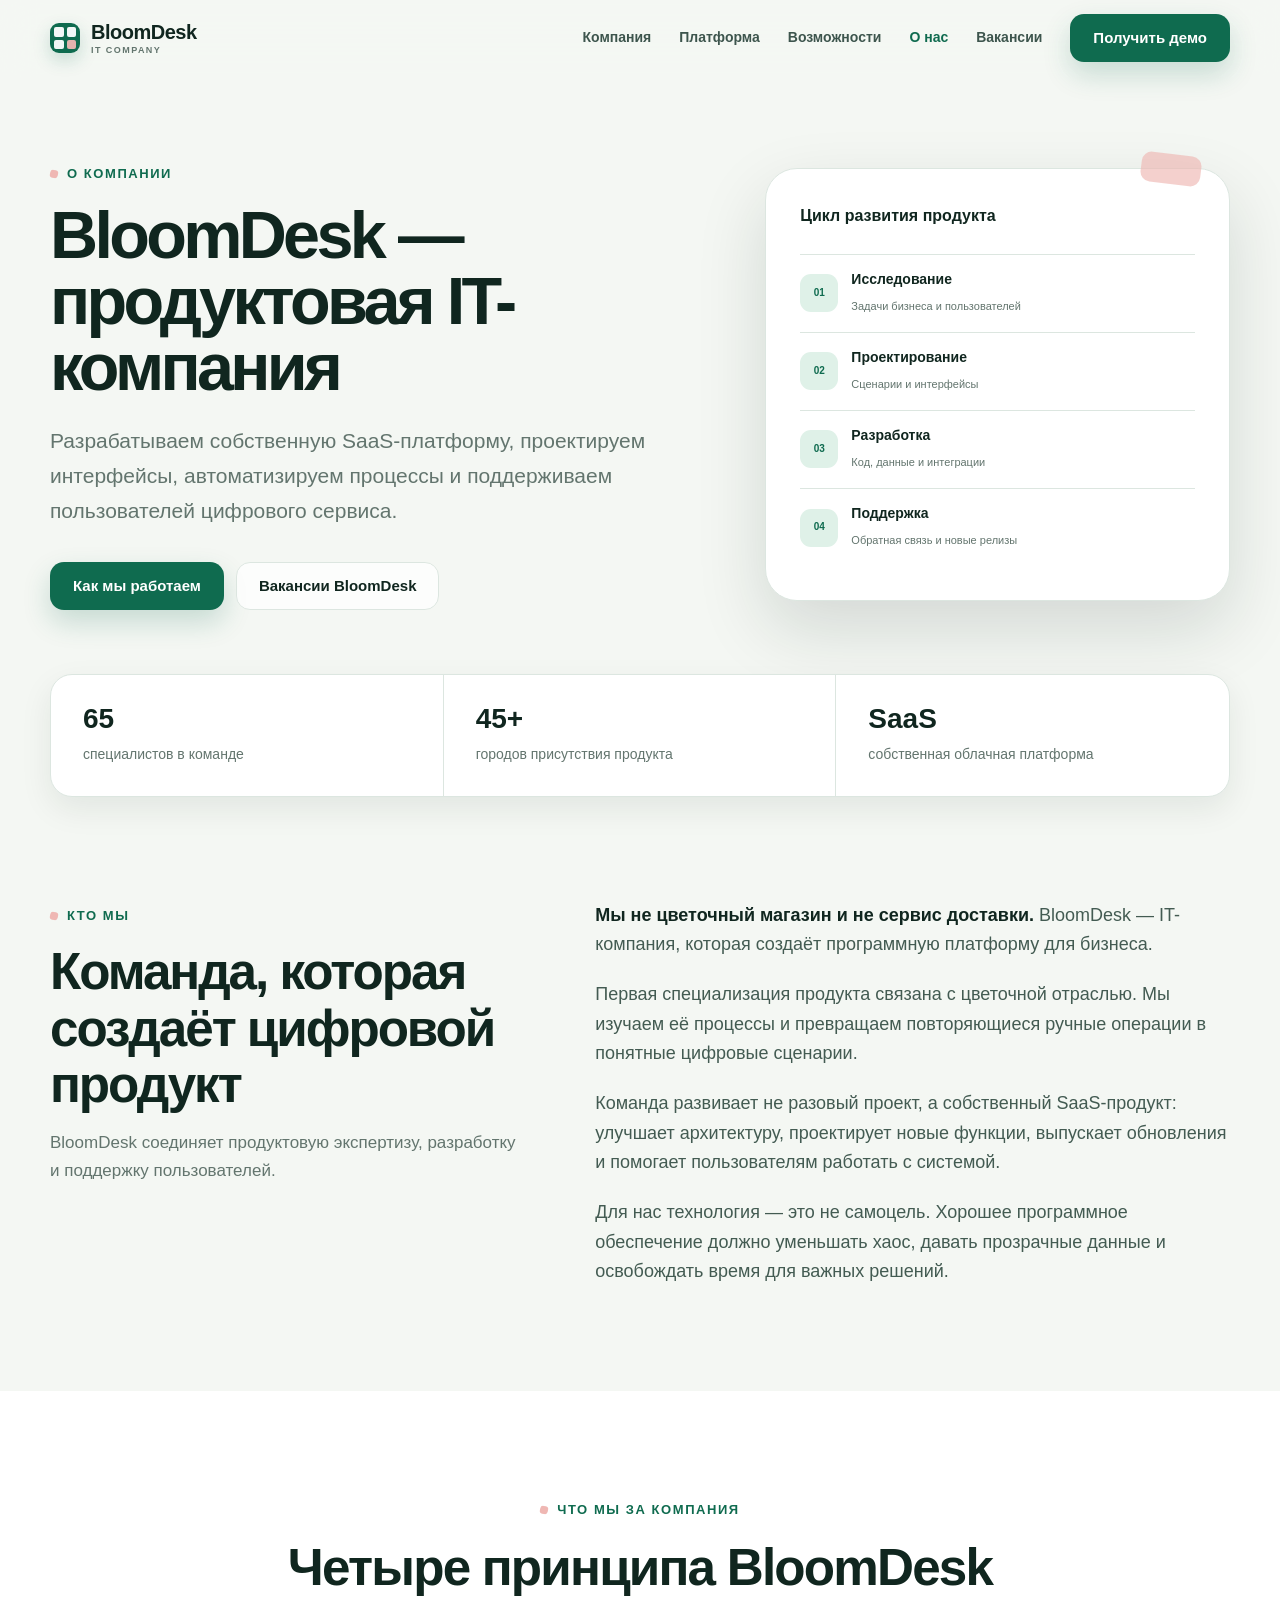
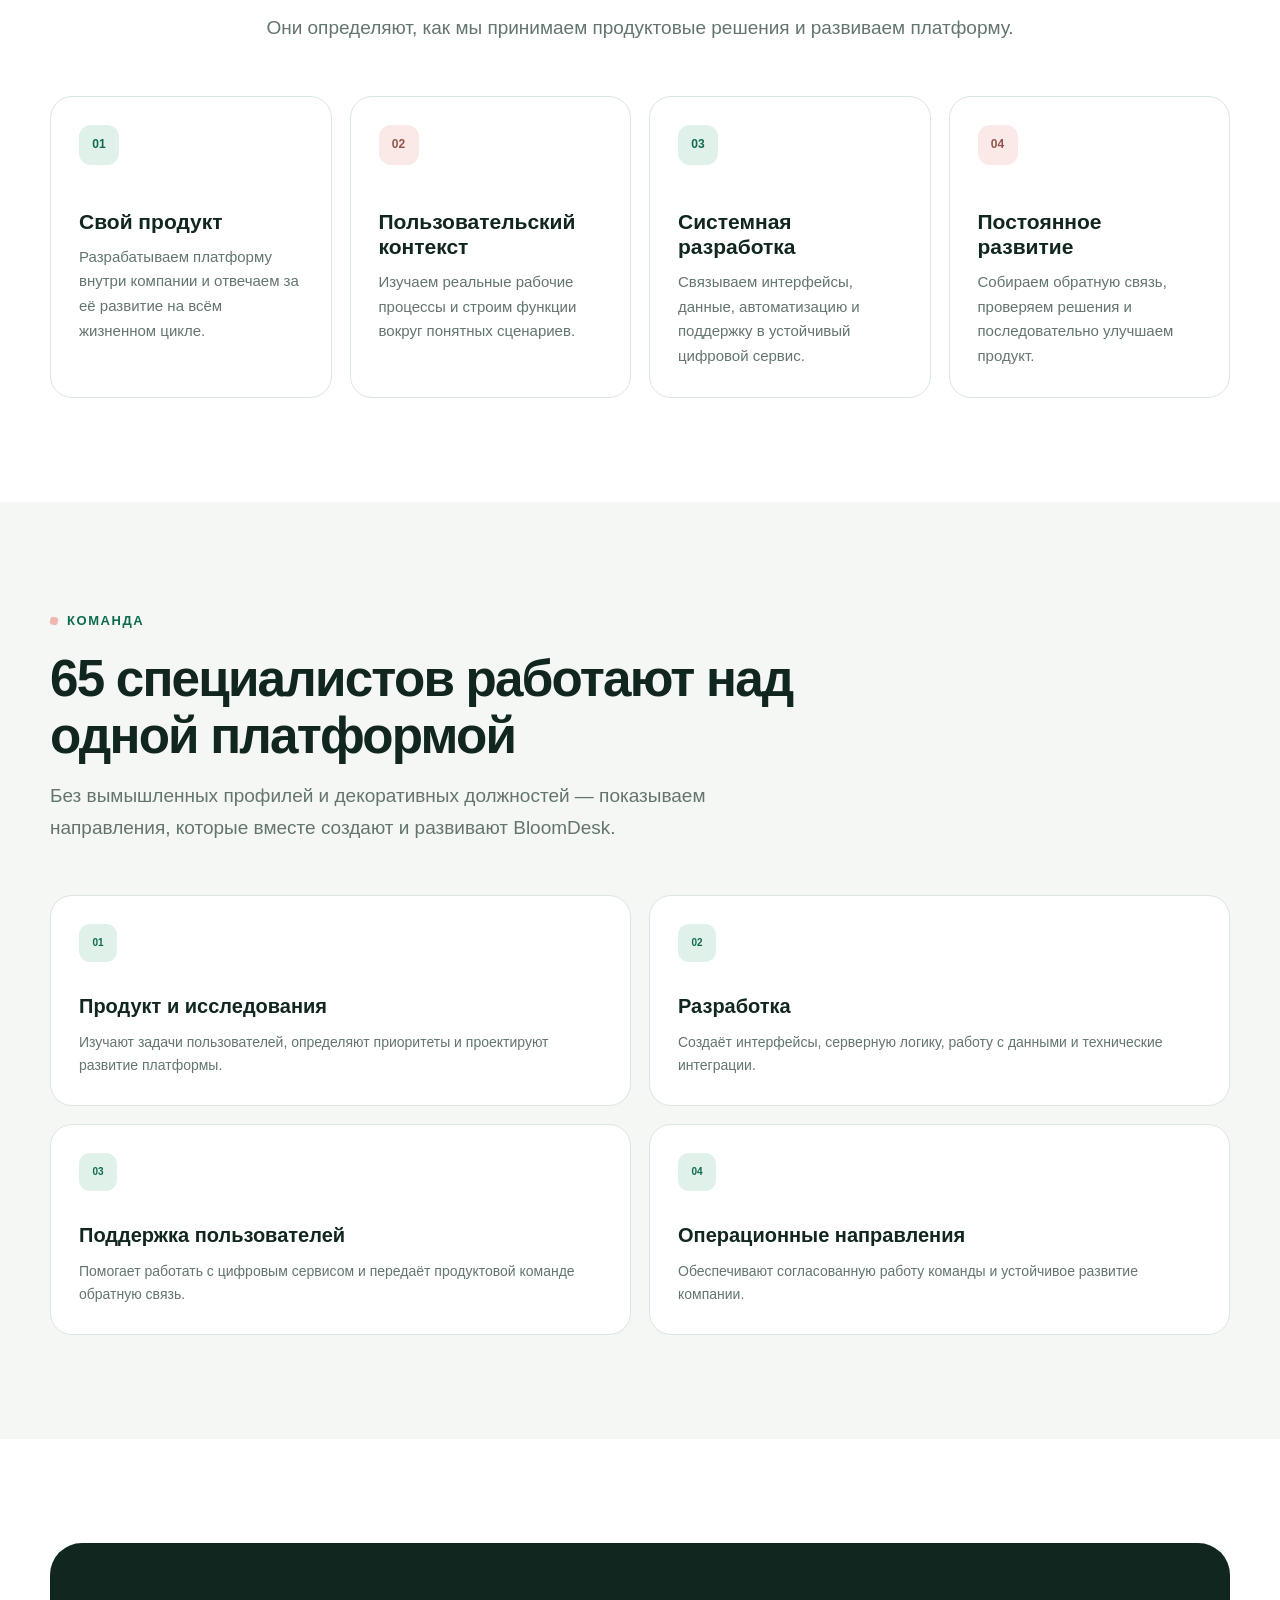
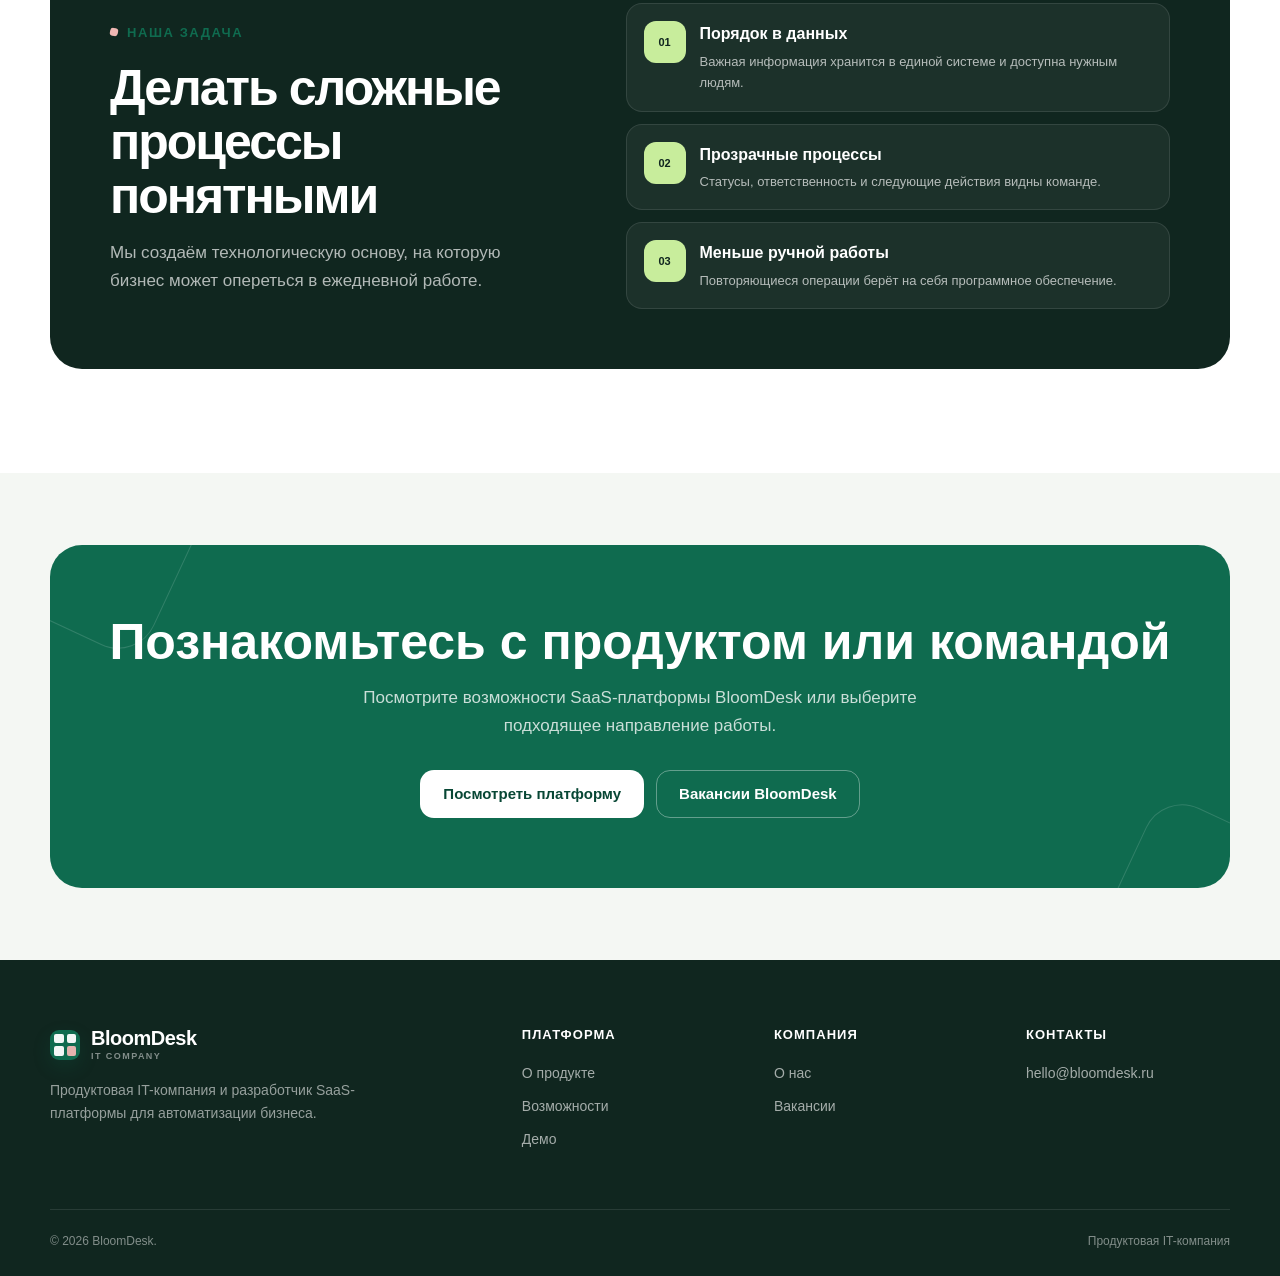
==== commit 8e05dc3c: "Remove LLC name from site footers" ====
--- a/about.html
+++ b/about.html
@@ -175,7 +175,7 @@
         <div class="footer-column"><h2>Компания</h2><a href="about.html">О нас</a><a href="careers.html">Вакансии</a></div>
         <div class="footer-column"><h2>Контакты</h2><a href="mailto:hello@bloomdesk.ru">hello@bloomdesk.ru</a></div>
       </div>
-      <div class="footer-bottom"><span>© <span data-year>2026</span> BloomDesk. ООО «БлумДеск».</span><span>Продуктовая IT-компания</span></div>
+      <div class="footer-bottom"><span>© <span data-year>2026</span> BloomDesk.</span><span>Продуктовая IT-компания</span></div>
     </div>
   </footer>
 </body>
